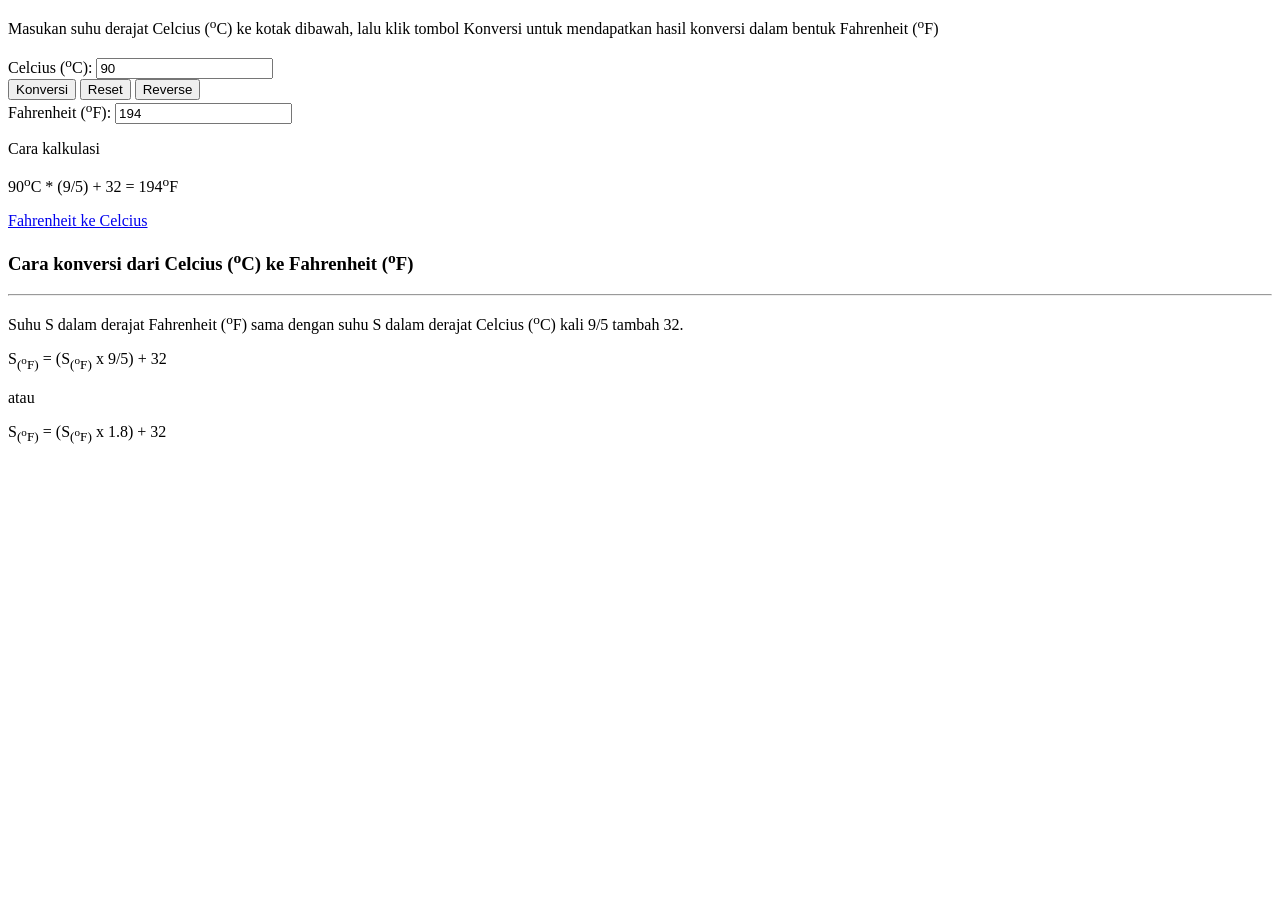
==== index.html @ 86f43ce8 "Update index.html" ====
<!DOCTYPE html>
<html lang="en">
  <head>
    <meta charset="UTF-8" />
    <meta name="viewport" content="width=device-width, initial-scale=1.0" />
    <title>Calculator Celcius - Fahrenheit</title>
    <link
      rel="stylesheet"
      href="https://fonts.googleapis.com/css?family=Roboto"
    />
    <link rel="stylesheet" href="./css/style.css" />
    <script src="./js/script.js"></script>
  </head>
  <body>
    <main class="main">
      <section>
        <p>
          Masukan suhu derajat Celcius (<sup>o</sup>C) ke kotak dibawah, lalu
          klik tombol Konversi untuk mendapatkan hasil konversi dalam bentuk
          Fahrenheit (<sup>o</sup>F)
        </p>
      </section>
      <!-- Form celcius fahrenheit - start -->
      <section class="conversion-cf">
        <section class="box">
          <label>Celcius (<sup>o</sup>C):</label>
          <input type="text" id="celcius-input" value="90" name="celcius" onkeyup="validate(this)" />
        </section>
        <section class="conversion-btns">
          <button onclick="toCelcius()">Konversi</button>
          <button onclick="toReset()">Reset</button>
          <button onclick="toFahrenheit()">Reverse</button>
        </section>
        <section class="box">
          <label>Fahrenheit (<sup>o</sup>F):</label>
          <input type="text" id="fahrenheit-input" value="194" name="fahrenheit" onkeyup="validate(this)" />
        </section>
      </section>
      <!-- Form celcius fahrenheit - end -->
      <!-- cara kalkulasi - start -->
      <section>
        <p>Cara kalkulasi</p>
        <p id="cara-kalkulasi">90<sup>o</sup>C * (9/5) + 32 = 194<sup>o</sup>F</p>
        <a onclick="ubahKalkulasi()" id="kalkulasi-btn" data-kalkulasi="F" href="javascript:void(0)">Fahrenheit ke Celcius</a>
      </section>
      <!-- cara kalkulasi - end -->
      <!-- info kalkulasi - start -->
      <section>
        <h3>
          Cara konversi dari <span id="title-change">Celcius (<sup>o</sup>C) ke Fahrenheit
          (<sup>o</sup>F)</span>
        </h3>
        <hr />
        <p id="formula-text">
          Suhu <span class="big-s">S</span> dalam derajat Fahrenheit
          (<sup>o</sup>F) sama dengan suhu <span class="big-s">S</span> dalam
          derajat Celcius (<sup>o</sup>C) kali 9/5 tambah 32.
        </p>
        <p id="formula-1">
          <span class="normal-s">S</span><sub>(<sup>o</sup>F)</sub> = (<span
            class="normal-s"
            >S</span
          ><sub>(<sup>o</sup>F)</sub> x 9/5) + 32
        </p>
        <p>atau</p>
        <p id="formula-2">
          <span class="normal-s">S</span><sub>(<sup>o</sup>F)</sub> = (<span
            class="normal-s"
            >S</span
          ><sub>(<sup>o</sup>F)</sub> x 1.8) + 32
        </p>
      </section>
      <!-- info kalkulasi - end -->
    </main>
  </body>
</html>
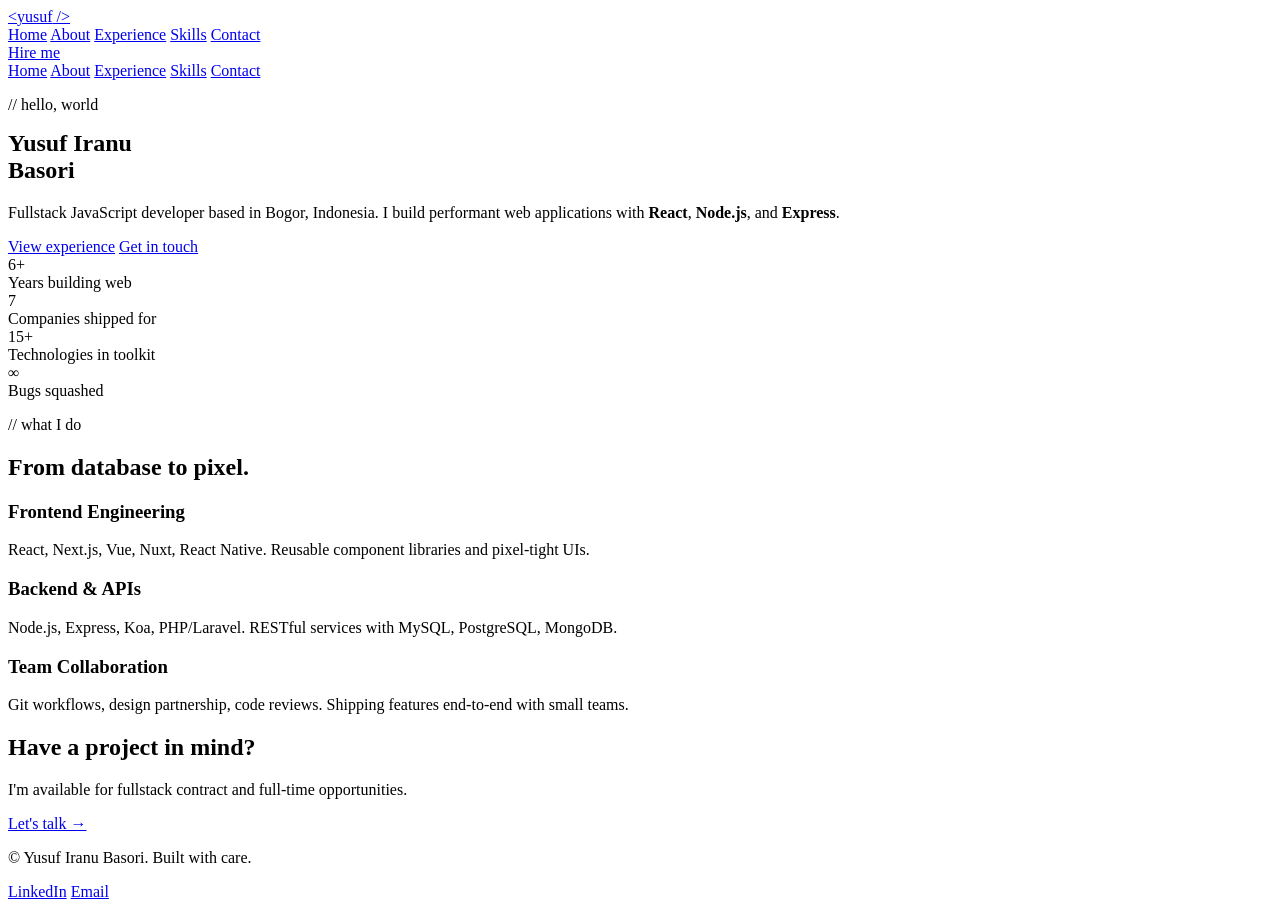
==== commit 687916b9: "Update index.html" ====
--- a/index.html
+++ b/index.html
@@ -1,76 +1,103 @@
 <!DOCTYPE html>
 <html lang="en">
-  <head>
-    <meta charset="UTF-8" />
-    <meta name="viewport" content="width=device-width, initial-scale=1.0" />
-    <title>Calculator Celcius - Fahrenheit</title>
-    <link
-      rel="stylesheet"
-      href="https://fonts.googleapis.com/css?family=Roboto"
-    />
-    <link rel="stylesheet" href="./css/style.css" />
-    <script src="./js/script.js"></script>
-  </head>
-  <body>
-    <main class="main">
-      <section>
-        <p>
-          Masukan suhu derajat Celcius (<sup>o</sup>C) ke kotak dibawah, lalu
-          klik tombol Konversi untuk mendapatkan hasil konversi dalam bentuk
-          Fahrenheit (<sup>o</sup>F)
-        </p>
-      </section>
-      <!-- Form celcius fahrenheit - start -->
-      <section class="conversion-cf">
-        <section class="box">
-          <label>Celcius (<sup>o</sup>C):</label>
-          <input type="text" id="celcius-input" value="90" name="celcius" onkeyup="validate(this)" />
-        </section>
-        <section class="conversion-btns">
-          <button onclick="toCelcius()">Konversi</button>
-          <button onclick="toReset()">Reset</button>
-          <button onclick="toFahrenheit()">Reverse</button>
-        </section>
-        <section class="box">
-          <label>Fahrenheit (<sup>o</sup>F):</label>
-          <input type="text" id="fahrenheit-input" value="194" name="fahrenheit" onkeyup="validate(this)" />
-        </section>
-      </section>
-      <!-- Form celcius fahrenheit - end -->
-      <!-- cara kalkulasi - start -->
-      <section>
-        <p>Cara kalkulasi</p>
-        <p id="cara-kalkulasi">90<sup>o</sup>C * (9/5) + 32 = 194<sup>o</sup>F</p>
-        <a onclick="ubahKalkulasi()" id="kalkulasi-btn" data-kalkulasi="F" href="javascript:void(0)">Fahrenheit ke Celcius</a>
-      </section>
-      <!-- cara kalkulasi - end -->
-      <!-- info kalkulasi - start -->
-      <section>
-        <h3>
-          Cara konversi dari <span id="title-change">Celcius (<sup>o</sup>C) ke Fahrenheit
-          (<sup>o</sup>F)</span>
-        </h3>
-        <hr />
-        <p id="formula-text">
-          Suhu <span class="big-s">S</span> dalam derajat Fahrenheit
-          (<sup>o</sup>F) sama dengan suhu <span class="big-s">S</span> dalam
-          derajat Celcius (<sup>o</sup>C) kali 9/5 tambah 32.
-        </p>
-        <p id="formula-1">
-          <span class="normal-s">S</span><sub>(<sup>o</sup>F)</sub> = (<span
-            class="normal-s"
-            >S</span
-          ><sub>(<sup>o</sup>F)</sub> x 9/5) + 32
-        </p>
-        <p>atau</p>
-        <p id="formula-2">
-          <span class="normal-s">S</span><sub>(<sup>o</sup>F)</sub> = (<span
-            class="normal-s"
-            >S</span
-          ><sub>(<sup>o</sup>F)</sub> x 1.8) + 32
-        </p>
-      </section>
-      <!-- info kalkulasi - end -->
-    </main>
-  </body>
+<head>
+<meta charset="UTF-8" />
+<meta name="viewport" content="width=device-width, initial-scale=1.0" />
+<title>Yusuf Iranu Basori — Fullstack Developer</title>
+<meta name="description" content="Fullstack JavaScript developer with 6+ years building web apps with React, Node.js, and Express." />
+<meta property="og:title" content="Yusuf Iranu Basori — Fullstack Developer" />
+<meta property="og:description" content="Fullstack JavaScript developer with 6+ years building web apps with React, Node.js, and Express." />
+<meta property="og:type" content="website" />
+<link rel="preconnect" href="https://fonts.googleapis.com" />
+<link rel="preconnect" href="https://fonts.gstatic.com" crossorigin />
+<link href="https://fonts.googleapis.com/css2?family=Ubuntu:wght@300;400;500;700&family=Ubuntu+Mono:wght@400;700&display=swap" rel="stylesheet" />
+<link rel="stylesheet" href="styles.css" />
+</head>
+<body>
+<header class="site-header">
+  <div class="header-inner">
+    <a href="index.html" class="logo"><span>&lt;</span>yusuf<span> /&gt;</span></a>
+    <nav class="nav">
+      <a href="index.html">Home</a>
+      <a href="about.html">About</a>
+      <a href="experience.html">Experience</a>
+      <a href="skills.html">Skills</a>
+      <a href="contact.html">Contact</a>
+    </nav>
+    <a href="mailto:ybasori@gmail.com" class="btn btn-primary btn-sm">Hire me</a>
+  </div>
+  <nav class="mobile-nav">
+    <a href="index.html">Home</a>
+    <a href="about.html">About</a>
+    <a href="experience.html">Experience</a>
+    <a href="skills.html">Skills</a>
+    <a href="contact.html">Contact</a>
+  </nav>
+</header>
+<main>
+
+<section class="hero">
+  <div class="container reveal">
+    <p class="mono">// hello, world</p>
+    <h1 style="margin-top:14px;">Yusuf Iranu<br/><span class="name-grad">Basori</span></h1>
+    <p class="lead">Fullstack JavaScript developer based in Bogor, Indonesia. I build performant web applications with <strong>React</strong>, <strong>Node.js</strong>, and <strong>Express</strong>.</p>
+    <div class="actions">
+      <a href="experience.html" class="btn btn-primary">View experience</a>
+      <a href="contact.html" class="btn btn-outline">Get in touch</a>
+    </div>
+  </div>
+</section>
+
+<section class="stats">
+  <div class="container stats-grid">
+    <div class="stat reveal"><div class="num">6+</div><div class="label">Years building web</div></div>
+    <div class="stat reveal"><div class="num">7</div><div class="label">Companies shipped for</div></div>
+    <div class="stat reveal"><div class="num">15+</div><div class="label">Technologies in toolkit</div></div>
+    <div class="stat reveal"><div class="num">∞</div><div class="label">Bugs squashed</div></div>
+  </div>
+</section>
+
+<section>
+  <div class="container">
+    <p class="mono section-eyebrow">// what I do</p>
+    <h2 class="section-title">From database to pixel.</h2>
+    <div class="cards">
+      <div class="card reveal">
+        <h3>Frontend Engineering</h3>
+        <p>React, Next.js, Vue, Nuxt, React Native. Reusable component libraries and pixel-tight UIs.</p>
+      </div>
+      <div class="card reveal">
+        <h3>Backend &amp; APIs</h3>
+        <p>Node.js, Express, Koa, PHP/Laravel. RESTful services with MySQL, PostgreSQL, MongoDB.</p>
+      </div>
+      <div class="card reveal">
+        <h3>Team Collaboration</h3>
+        <p>Git workflows, design partnership, code reviews. Shipping features end-to-end with small teams.</p>
+      </div>
+    </div>
+  </div>
+</section>
+
+<section>
+  <div class="container">
+    <div class="cta reveal">
+      <h2>Have a project in mind?</h2>
+      <p>I'm available for fullstack contract and full-time opportunities.</p>
+      <a href="contact.html" class="btn btn-primary">Let's talk →</a>
+    </div>
+  </div>
+</section>
+</main>
+<footer class="site-footer">
+  <div class="container footer-inner">
+    <p>© <span id="year"></span> Yusuf Iranu Basori. Built with care.</p>
+    <div class="social">
+      <a href="https://linkedin.com/in/ybasori" target="_blank" rel="noopener">LinkedIn</a>
+      <a href="mailto:ybasori@gmail.com">Email</a>
+    </div>
+  </div>
+</footer>
+<script src="https://code.jquery.com/jquery-3.7.1.min.js"></script>
+<script src="script.js"></script>
+</body>
 </html>
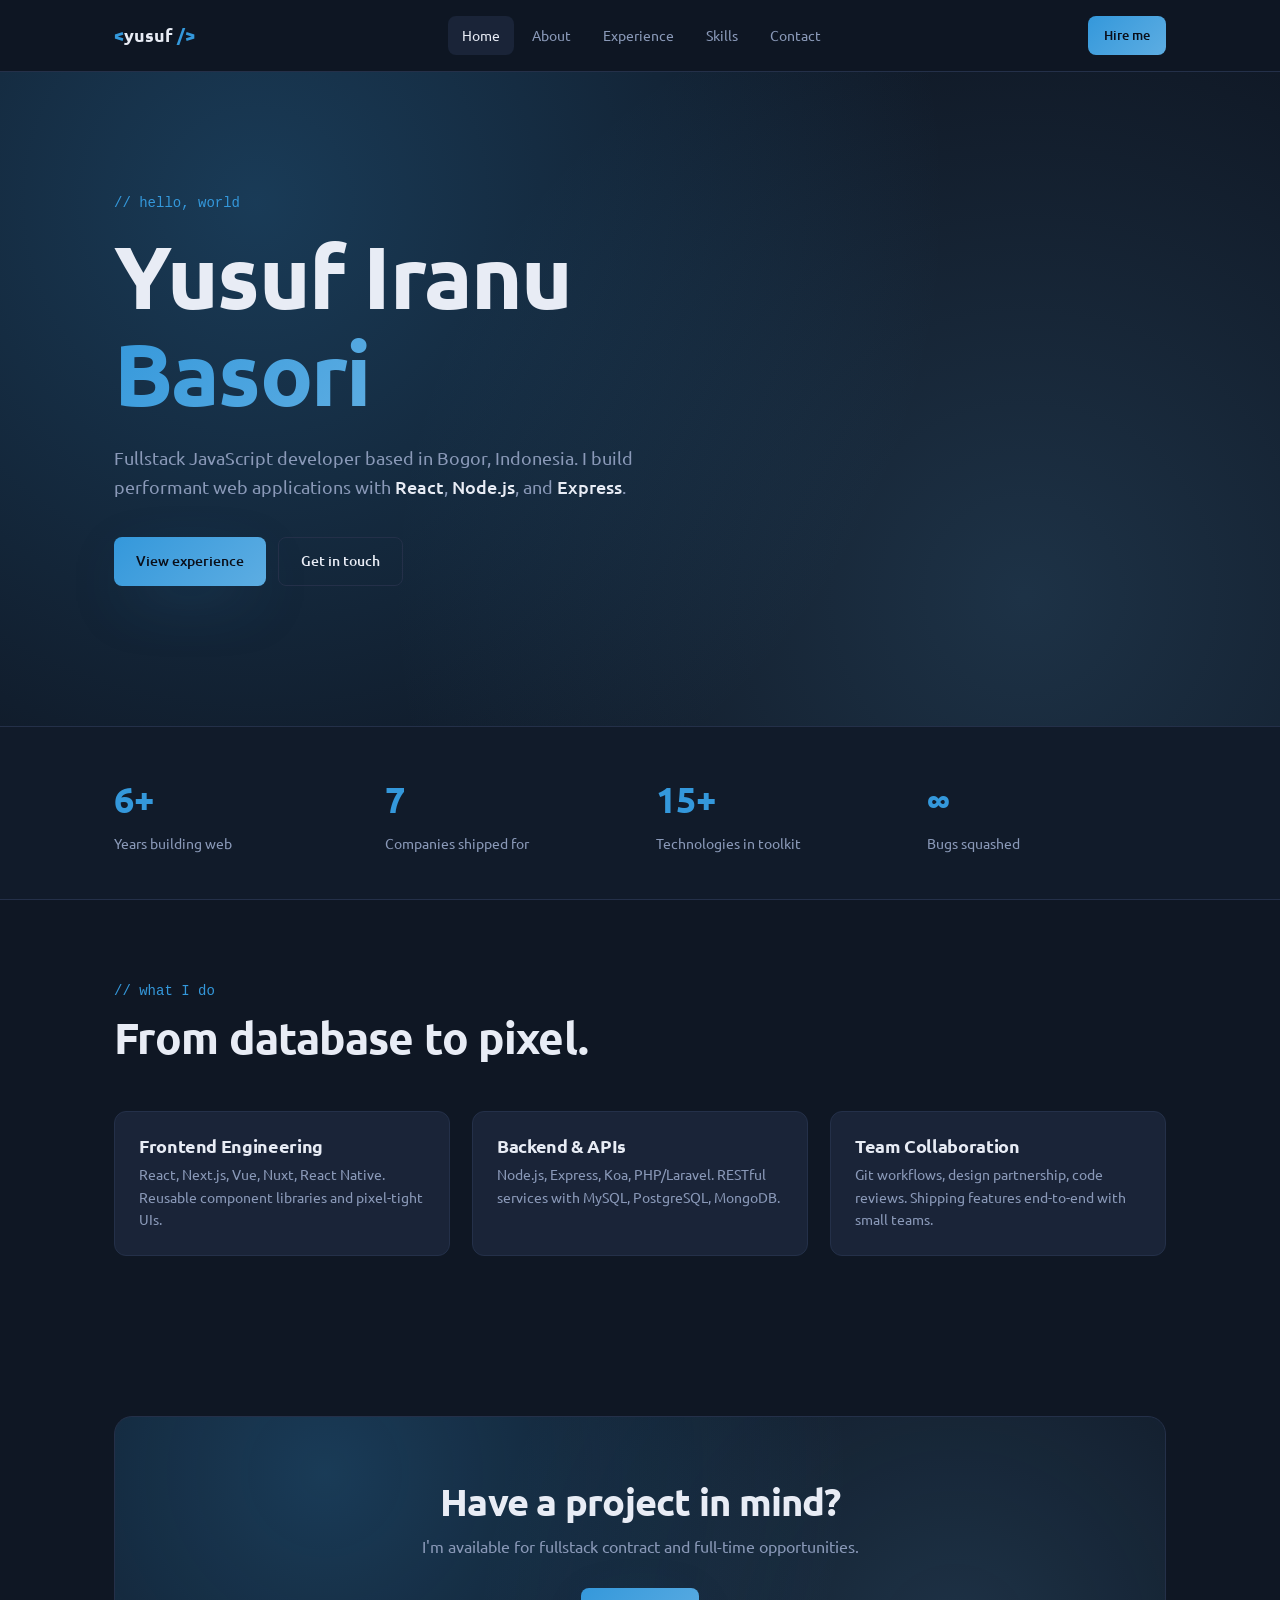
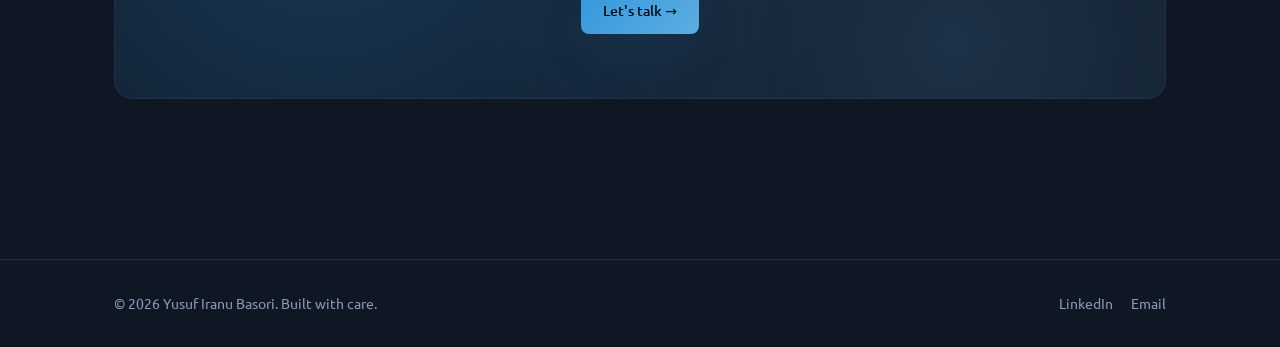
==== commit fe04f6b8: "Update index.html" ====
--- a/index.html
+++ b/index.html
@@ -4,10 +4,37 @@
 <meta charset="UTF-8" />
 <meta name="viewport" content="width=device-width, initial-scale=1.0" />
 <title>Yusuf Iranu Basori — Fullstack Developer</title>
-<meta name="description" content="Fullstack JavaScript developer with 6+ years building web apps with React, Node.js, and Express." />
+<meta name="description" content="Yusuf Iranu Basori is a Fullstack JavaScript developer with 6+ years building web apps with React, Node.js, and Express." />
 <meta property="og:title" content="Yusuf Iranu Basori — Fullstack Developer" />
-<meta property="og:description" content="Fullstack JavaScript developer with 6+ years building web apps with React, Node.js, and Express." />
+<meta property="og:description" content="Yusuf Iranu Basori is a Fullstack JavaScript developer with 6+ years building web apps with React, Node.js, and Express." />
 <meta property="og:type" content="website" />
+<meta property="og:url" content="https://ybasori.github.io/" />
+<meta name="twitter:card" content="summary_large_image" />
+<meta name="twitter:title" content="Yusuf | Full Stack Web Developer" />
+<meta
+  name="twitter:description"
+  content="Portfolio of Yusuf — React, TypeScript, Node.js, and modern web development."
+/>
+<script type="application/ld+json">
+{
+  "@context": "https://schema.org",
+  "@type": "Person",
+  "name": "Yusuf Iranu Basori",
+  "url": "https://ybasori.github.io/",
+  "jobTitle": "Fullstack Web Developer",
+  "sameAs": [
+    "https://github.com/ybasori"
+  ],
+  "knowsAbout": [
+    "React",
+    "JavaScript",
+    "TypeScript",
+    "Node.js",
+    "Frontend Development",
+    "Backend Development"
+  ]
+}
+</script>
 <link rel="preconnect" href="https://fonts.googleapis.com" />
 <link rel="preconnect" href="https://fonts.gstatic.com" crossorigin />
 <link href="https://fonts.googleapis.com/css2?family=Ubuntu:wght@300;400;500;700&family=Ubuntu+Mono:wght@400;700&display=swap" rel="stylesheet" />
--- a/styles.css
+++ b/styles.css
@@ -0,0 +1,200 @@
+/* ---------- Design tokens ---------- */
+:root {
+  --bg: #0f1724;
+  --bg-2: #15203180;
+  --card: #1a2438;
+  --border: #243049;
+  --text: #e8ecf5;
+  --muted: #8a99b8;
+  --primary: #3498db;
+  --primary-glow: #5dade2;
+  --gradient-primary: linear-gradient(135deg, #3498db, #5dade2);
+  --gradient-hero:
+    radial-gradient(circle at 20% 20%, rgba(52,152,219,.28), transparent 60%),
+    radial-gradient(circle at 80% 80%, rgba(93,173,226,.18), transparent 55%);
+  --shadow-glow: 0 20px 60px -20px rgba(52,152,219,.5);
+  --radius: 12px;
+  --max: 1100px;
+  --font-sans: "Ubuntu", system-ui, -apple-system, Segoe UI, Roboto, sans-serif;
+  --font-mono: "Ubuntu Mono", ui-monospace, SFMono-Regular, Menlo, monospace;
+}
+
+/* ---------- Reset ---------- */
+*, *::before, *::after { box-sizing: border-box; }
+html, body { margin: 0; padding: 0; }
+img { max-width: 100%; display: block; }
+a { color: inherit; text-decoration: none; }
+ul { margin: 0; padding: 0; list-style: none; }
+
+body {
+  font-family: var(--font-sans);
+  background: var(--bg);
+  color: var(--text);
+  line-height: 1.6;
+  -webkit-font-smoothing: antialiased;
+}
+
+h1, h2, h3, h4 {
+  font-family: var(--font-sans);
+  letter-spacing: -0.02em;
+  margin: 0;
+  line-height: 1.1;
+}
+
+p { margin: 0; }
+
+.container { max-width: var(--max); margin: 0 auto; padding: 0 24px; }
+
+.mono { font-family: var(--font-mono); color: var(--primary); font-size: 14px; }
+
+/* ---------- Header ---------- */
+.site-header {
+  position: sticky; top: 0; z-index: 50;
+  backdrop-filter: blur(12px);
+  background: rgba(15,23,36,.7);
+  border-bottom: 1px solid var(--border);
+}
+.header-inner {
+  display: flex; align-items: center; justify-content: space-between;
+  padding: 16px 24px; max-width: var(--max); margin: 0 auto;
+}
+.logo { font-weight: 700; font-size: 18px; }
+.logo span { color: var(--primary); }
+
+.nav { display: flex; gap: 4px; }
+.nav a {
+  padding: 8px 14px; border-radius: 8px; font-size: 14px;
+  color: var(--muted); transition: color .2s, background .2s;
+}
+.nav a:hover { color: var(--text); }
+.nav a.active { color: var(--text); background: var(--card); }
+
+.btn {
+  display: inline-flex; align-items: center; gap: 8px;
+  padding: 12px 22px; border-radius: 8px; font-weight: 500;
+  font-size: 14px; cursor: pointer; border: 0;
+  transition: transform .15s, box-shadow .2s;
+  font-family: inherit;
+}
+.btn-primary { background: var(--gradient-primary); color: #0a0f1a; box-shadow: var(--shadow-glow); }
+.btn-primary:hover { transform: translateY(-1px); }
+.btn-outline { background: transparent; color: var(--text); border: 1px solid var(--border); }
+.btn-outline:hover { background: var(--card); }
+.btn-sm { padding: 9px 16px; font-size: 13px; }
+
+.mobile-nav { display: none; gap: 4px; justify-content: center; padding: 0 24px 12px; }
+.mobile-nav a { padding: 6px 10px; font-size: 12px; color: var(--muted); border-radius: 6px; }
+.mobile-nav a.active { color: var(--primary); }
+
+@media (max-width: 720px) {
+  .nav, .header-inner .btn { display: none; }
+  .mobile-nav { display: flex; flex-wrap: wrap; }
+}
+
+/* ---------- Sections ---------- */
+section { padding: 80px 0; }
+.hero { background-image: var(--gradient-hero); padding: 120px 0 140px; }
+.hero h1 { font-size: clamp(40px, 7vw, 88px); font-weight: 700; }
+.hero .name-grad {
+  background: var(--gradient-primary);
+  -webkit-background-clip: text; background-clip: text; color: transparent;
+}
+.hero .lead { margin-top: 22px; font-size: 18px; color: var(--muted); max-width: 560px; }
+.hero .lead strong { color: var(--text); font-weight: 500; }
+.hero .actions { margin-top: 36px; display: flex; gap: 12px; flex-wrap: wrap; }
+
+.section-title { font-size: clamp(28px, 4vw, 44px); font-weight: 700; margin-bottom: 48px; }
+.section-eyebrow { margin-bottom: 12px; }
+
+/* ---------- Stats ---------- */
+.stats {
+  border-top: 1px solid var(--border); border-bottom: 1px solid var(--border);
+  background: var(--bg-2); padding: 44px 0;
+}
+.stats-grid {
+  display: grid; grid-template-columns: repeat(4, 1fr); gap: 32px;
+}
+.stat .num { font-size: 36px; font-weight: 700; color: var(--primary); }
+.stat .label { font-size: 14px; color: var(--muted); margin-top: 4px; }
+@media (max-width: 720px) { .stats-grid { grid-template-columns: repeat(2, 1fr); } }
+
+/* ---------- Cards grid ---------- */
+.cards { display: grid; grid-template-columns: repeat(3, 1fr); gap: 22px; }
+.card {
+  background: var(--card); border: 1px solid var(--border);
+  border-radius: var(--radius); padding: 24px; transition: border-color .2s, transform .2s;
+}
+.card:hover { border-color: var(--primary); transform: translateY(-2px); }
+.card h3 { font-size: 18px; margin-bottom: 8px; }
+.card p { font-size: 14px; color: var(--muted); }
+@media (max-width: 880px) { .cards { grid-template-columns: 1fr; } }
+
+/* ---------- CTA ---------- */
+.cta {
+  border: 1px solid var(--border); border-radius: 18px;
+  padding: 64px 24px; text-align: center; background-image: var(--gradient-hero);
+}
+.cta h2 { font-size: clamp(26px, 4vw, 38px); }
+.cta p { color: var(--muted); margin: 12px auto 0; max-width: 520px; }
+.cta .btn { margin-top: 28px; }
+
+/* ---------- Footer ---------- */
+.site-footer {
+  border-top: 1px solid var(--border); margin-top: 80px;
+  padding: 32px 0; color: var(--muted); font-size: 14px;
+}
+.footer-inner { display: flex; justify-content: space-between; align-items: center; flex-wrap: wrap; gap: 12px; }
+.footer-inner a:hover { color: var(--primary); }
+.footer-inner .social { display: flex; gap: 18px; }
+
+/* ---------- About ---------- */
+.prose { max-width: 760px; }
+.prose p { color: var(--muted); font-size: 18px; margin-bottom: 18px; }
+.two-col { display: grid; grid-template-columns: 1fr 1fr; gap: 40px; }
+@media (max-width: 720px) { .two-col { grid-template-columns: 1fr; } }
+.info-block h3 { font-size: 20px; margin-bottom: 6px; }
+.info-block p { color: var(--muted); font-size: 14px; }
+.info-block .item { margin-bottom: 16px; }
+
+/* ---------- Experience timeline ---------- */
+.timeline { border-left: 1px solid var(--border); padding-left: 30px; }
+.tl-item { position: relative; padding-bottom: 44px; }
+.tl-item::before {
+  content: ""; position: absolute; left: -36px; top: 8px;
+  width: 12px; height: 12px; border-radius: 999px;
+  background: var(--gradient-primary);
+  box-shadow: 0 0 0 4px var(--bg);
+}
+.tl-item .period { font-family: var(--font-mono); font-size: 12px; color: var(--primary); }
+.tl-item h3 { margin-top: 4px; font-size: 19px; }
+.tl-item h3 span { color: var(--muted); font-weight: 400; }
+.tl-item .loc { font-size: 13px; color: var(--muted); margin-top: 2px; }
+.tl-item ul { margin-top: 14px; display: flex; flex-direction: column; gap: 8px; }
+.tl-item ul li { display: flex; gap: 10px; font-size: 14px; color: var(--muted); }
+.tl-item ul li::before { content: "▸"; color: var(--primary); }
+
+/* ---------- Skills ---------- */
+.skill-grid { display: grid; grid-template-columns: 1fr 1fr; gap: 22px; }
+@media (max-width: 720px) { .skill-grid { grid-template-columns: 1fr; } }
+.skill-card { background: var(--card); border: 1px solid var(--border); border-radius: var(--radius); padding: 24px; }
+.skill-card h3 { font-size: 18px; margin-bottom: 14px; }
+.tags { display: flex; flex-wrap: wrap; gap: 8px; }
+.tag {
+  font-size: 13px; padding: 6px 12px; border-radius: 8px;
+  background: #1f2a42; border: 1px solid var(--border); color: var(--text);
+}
+
+/* ---------- Contact ---------- */
+.contact-grid { display: grid; grid-template-columns: 1fr 1fr; gap: 16px; max-width: 720px; }
+@media (max-width: 720px) { .contact-grid { grid-template-columns: 1fr; } }
+.contact-card {
+  background: var(--card); border: 1px solid var(--border); border-radius: var(--radius);
+  padding: 22px; transition: border-color .2s; display: block;
+}
+.contact-card:hover { border-color: var(--primary); }
+.contact-card .label { font-family: var(--font-mono); font-size: 12px; color: var(--primary); }
+.contact-card .value { margin-top: 6px; font-size: 17px; font-weight: 500; word-break: break-all; }
+
+/* ---------- Reveal animation ---------- */
+.reveal { opacity: 0; transform: translateY(20px); transition: opacity .6s ease, transform .6s ease; }
+.reveal.visible { opacity: 1; transform: none; }
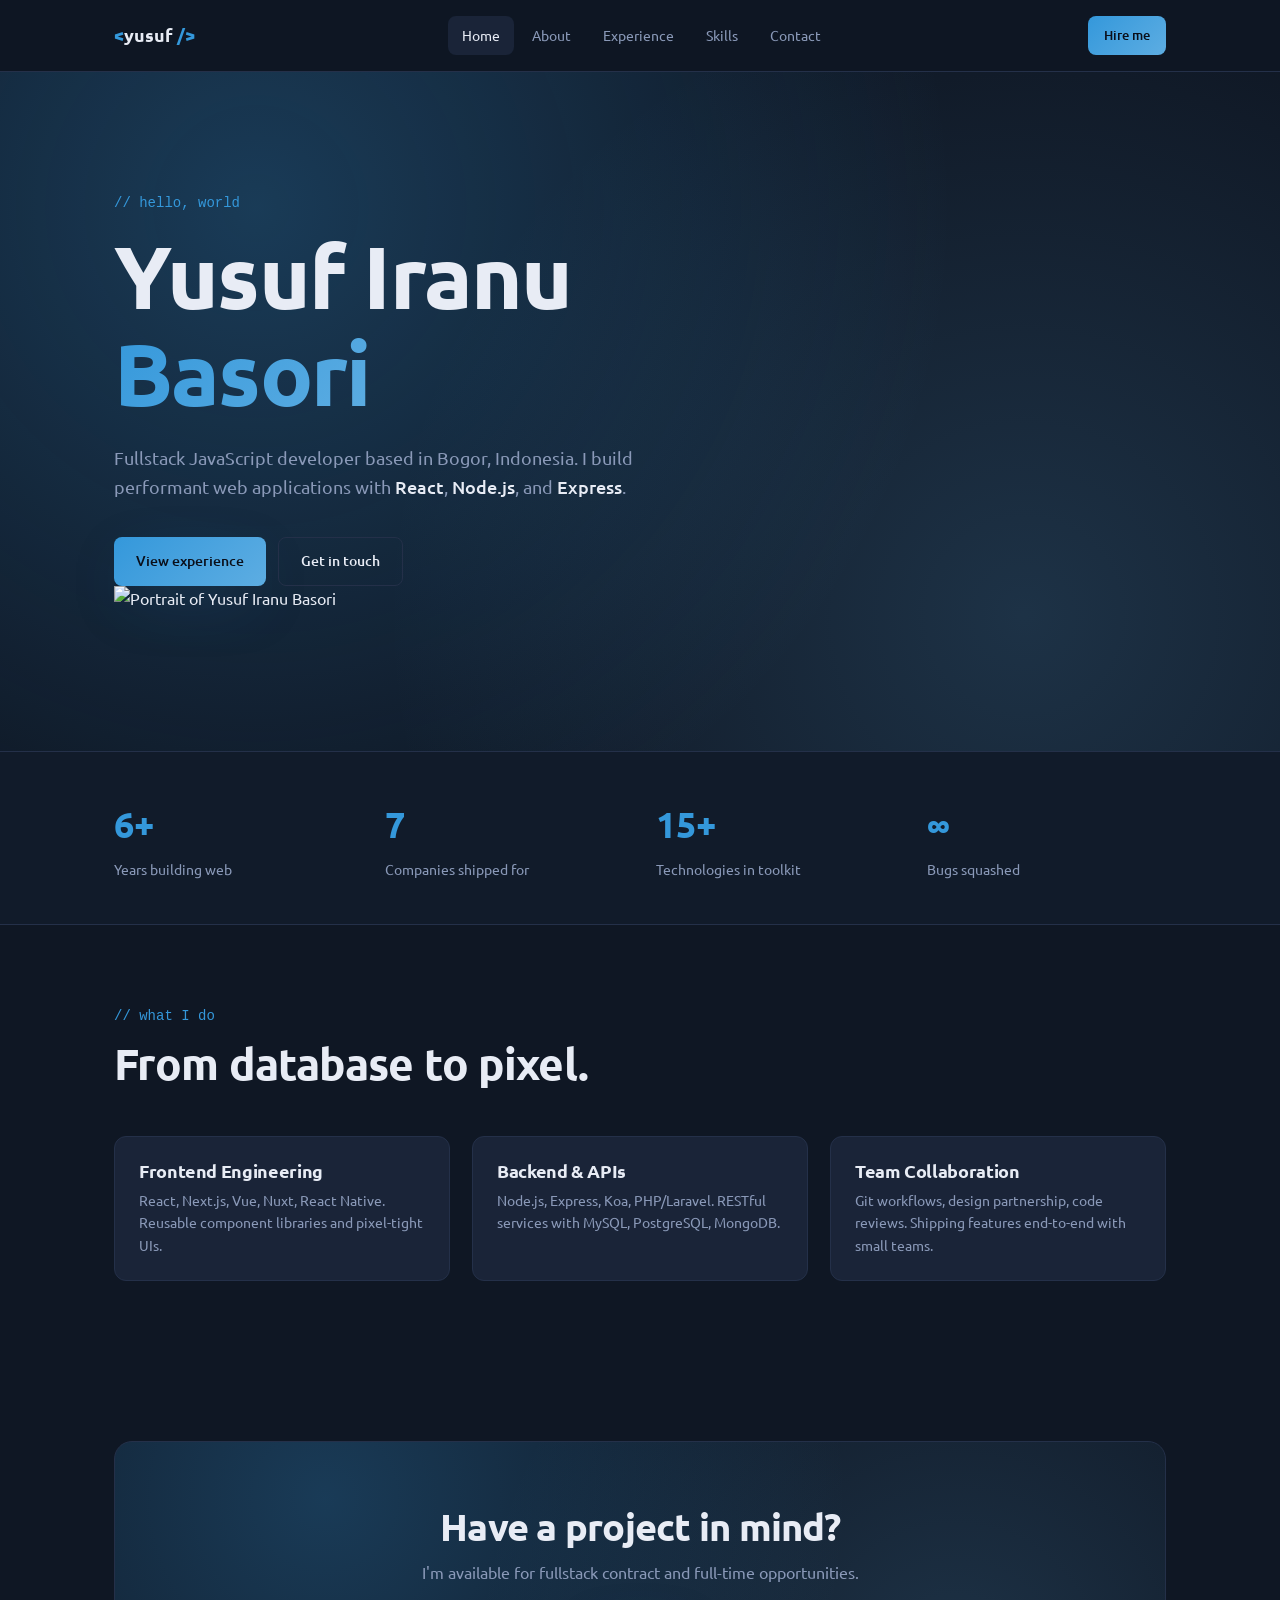
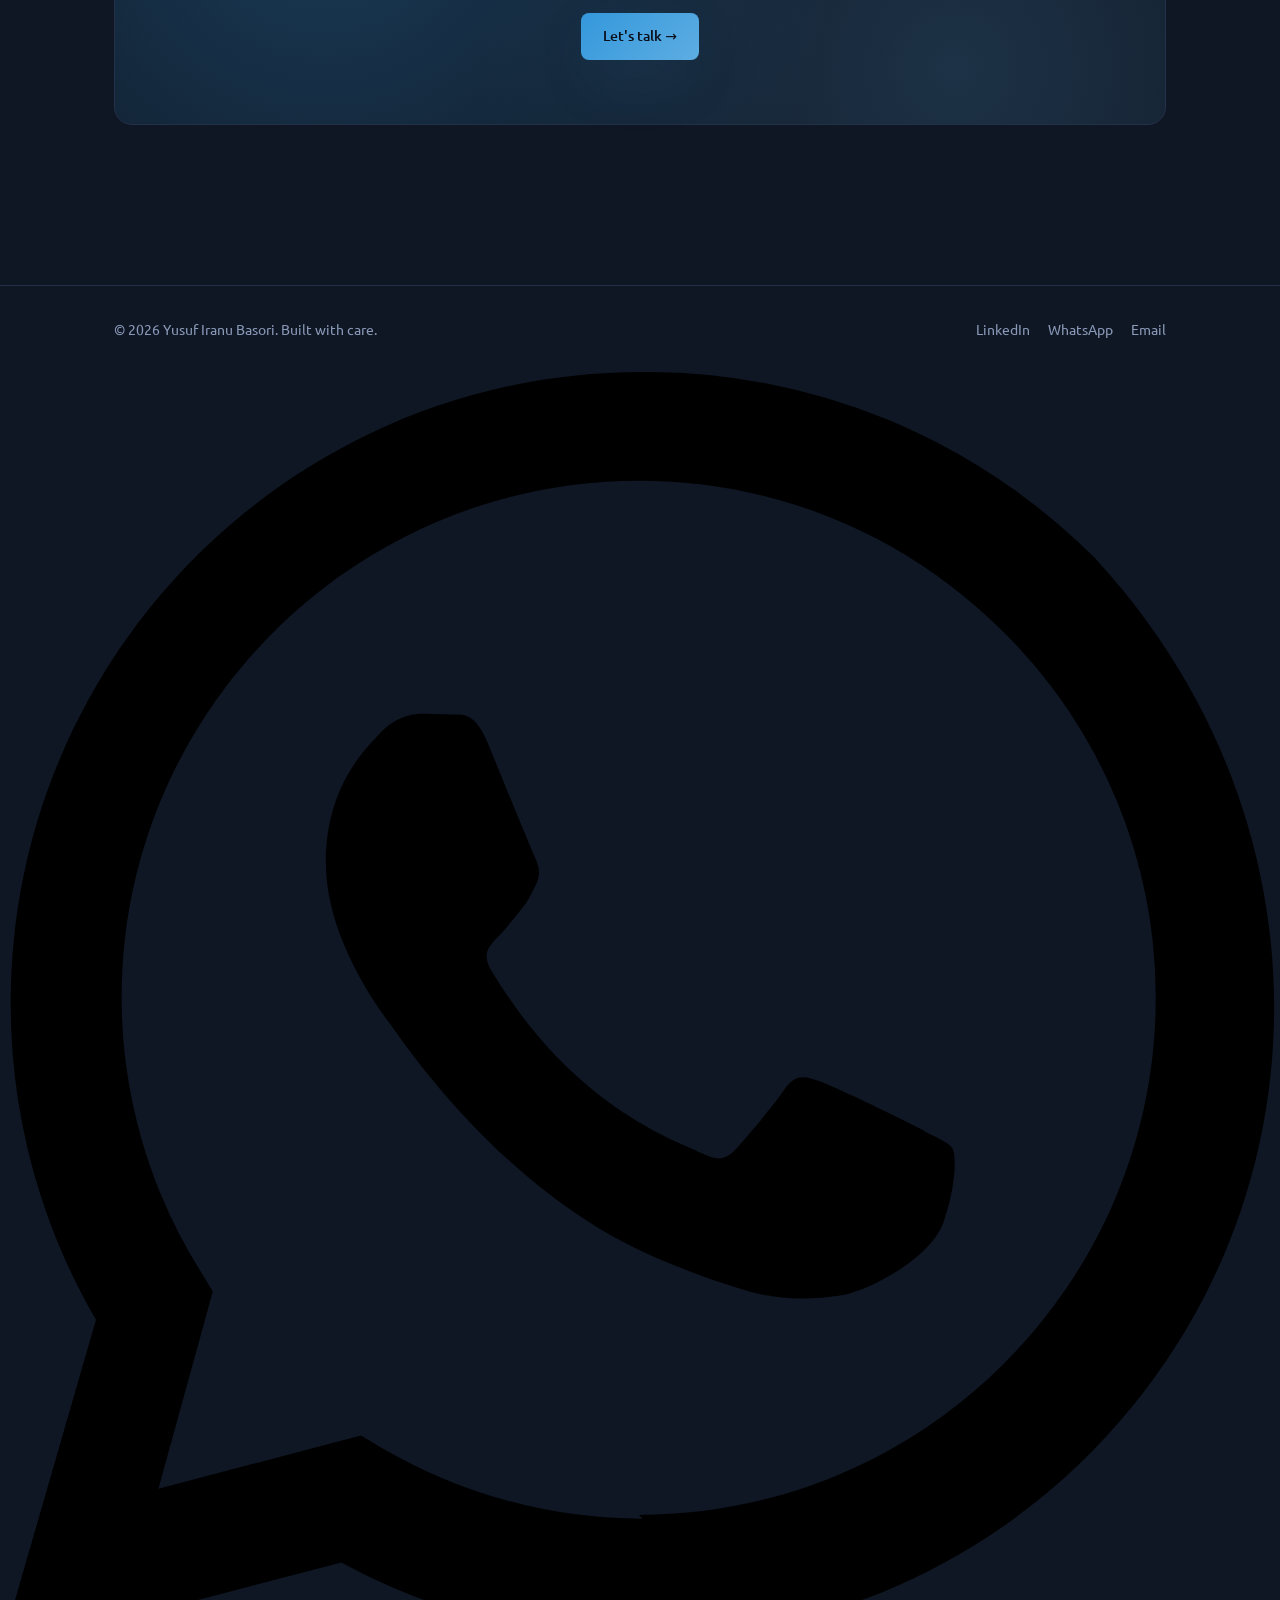
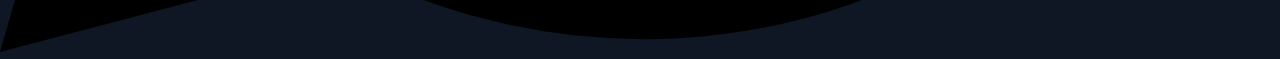
==== commit 7372e2ab: "Update index.html" ====
--- a/index.html
+++ b/index.html
@@ -41,6 +41,7 @@
 <link rel="stylesheet" href="styles.css" />
 </head>
 <body>
+
 <header class="site-header">
   <div class="header-inner">
     <a href="index.html" class="logo"><span>&lt;</span>yusuf<span> /&gt;</span></a>
@@ -64,13 +65,18 @@
 <main>
 
 <section class="hero">
-  <div class="container reveal">
-    <p class="mono">// hello, world</p>
-    <h1 style="margin-top:14px;">Yusuf Iranu<br/><span class="name-grad">Basori</span></h1>
-    <p class="lead">Fullstack JavaScript developer based in Bogor, Indonesia. I build performant web applications with <strong>React</strong>, <strong>Node.js</strong>, and <strong>Express</strong>.</p>
-    <div class="actions">
-      <a href="experience.html" class="btn btn-primary">View experience</a>
-      <a href="contact.html" class="btn btn-outline">Get in touch</a>
+  <div class="container hero-grid reveal">
+    <div>
+      <p class="mono">// hello, world</p>
+      <h1 style="margin-top:14px;">Yusuf Iranu<br/><span class="name-grad">Basori</span></h1>
+      <p class="lead">Fullstack JavaScript developer based in Bogor, Indonesia. I build performant web applications with <strong>React</strong>, <strong>Node.js</strong>, and <strong>Express</strong>.</p>
+      <div class="actions">
+        <a href="experience.html" class="btn btn-primary">View experience</a>
+        <a href="contact.html" class="btn btn-outline">Get in touch</a>
+      </div>
+    </div>
+    <div class="portrait">
+      <img src="photo.jpg" alt="Portrait of Yusuf Iranu Basori" />
     </div>
   </div>
 </section>
@@ -120,10 +126,14 @@
     <p>© <span id="year"></span> Yusuf Iranu Basori. Built with care.</p>
     <div class="social">
       <a href="https://linkedin.com/in/ybasori" target="_blank" rel="noopener">LinkedIn</a>
+      <a href="https://wa.me/6287785291477" target="_blank" rel="noopener">WhatsApp</a>
       <a href="mailto:ybasori@gmail.com">Email</a>
     </div>
   </div>
 </footer>
+<a href="https://wa.me/6287785291477" target="_blank" rel="noopener" class="wa-float" aria-label="Chat on WhatsApp">
+  <svg viewBox="0 0 24 24"><path d="M20.52 3.48A11.86 11.86 0 0 0 12.04 0C5.5 0 .2 5.3.2 11.84c0 2.09.55 4.13 1.6 5.93L0 24l6.4-1.68a11.82 11.82 0 0 0 5.64 1.44h.01c6.54 0 11.84-5.3 11.84-11.84 0-3.16-1.23-6.13-3.37-8.44ZM12.05 21.5h-.01a9.65 9.65 0 0 1-4.92-1.35l-.35-.21-3.8 1 1.02-3.7-.23-.38a9.66 9.66 0 0 1-1.48-5.13c0-5.34 4.35-9.69 9.7-9.69 2.59 0 5.02 1.01 6.85 2.85a9.62 9.62 0 0 1 2.84 6.85c0 5.34-4.35 9.69-9.69 9.69Zm5.31-7.26c-.29-.15-1.72-.85-1.99-.94-.27-.1-.46-.15-.66.15-.19.29-.75.94-.92 1.13-.17.19-.34.22-.63.07-.29-.15-1.23-.45-2.34-1.44-.86-.77-1.45-1.72-1.62-2.01-.17-.29-.02-.45.13-.6.13-.13.29-.34.43-.51.15-.17.19-.29.29-.48.1-.19.05-.36-.02-.51-.07-.15-.66-1.59-.9-2.18-.24-.57-.48-.49-.66-.5l-.56-.01c-.19 0-.51.07-.78.36-.27.29-1.02 1-1.02 2.43 0 1.43 1.04 2.81 1.19 3 .15.19 2.05 3.13 4.96 4.39.69.3 1.23.48 1.65.61.69.22 1.32.19 1.82.12.55-.08 1.72-.7 1.96-1.38.24-.68.24-1.26.17-1.38-.07-.12-.27-.19-.56-.34Z"/></svg>
+</a>
 <script src="https://code.jquery.com/jquery-3.7.1.min.js"></script>
 <script src="script.js"></script>
 </body>
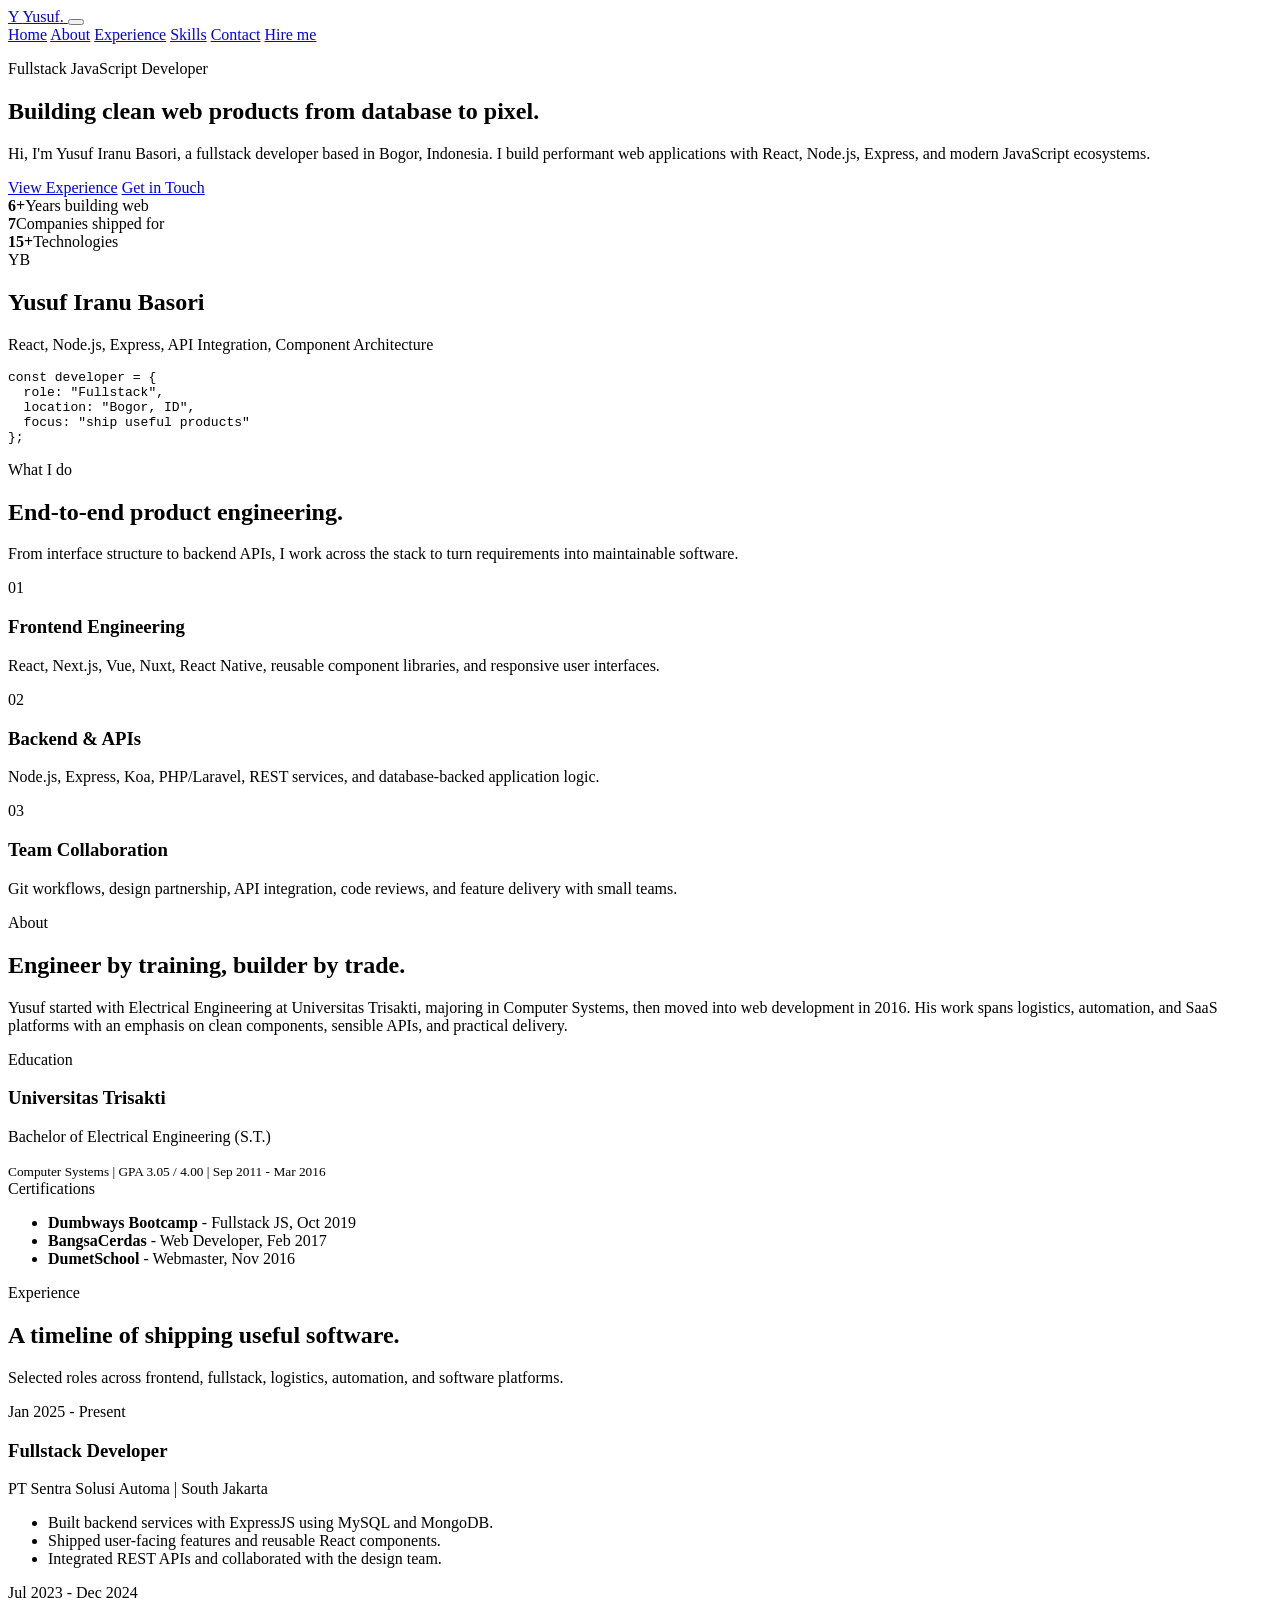
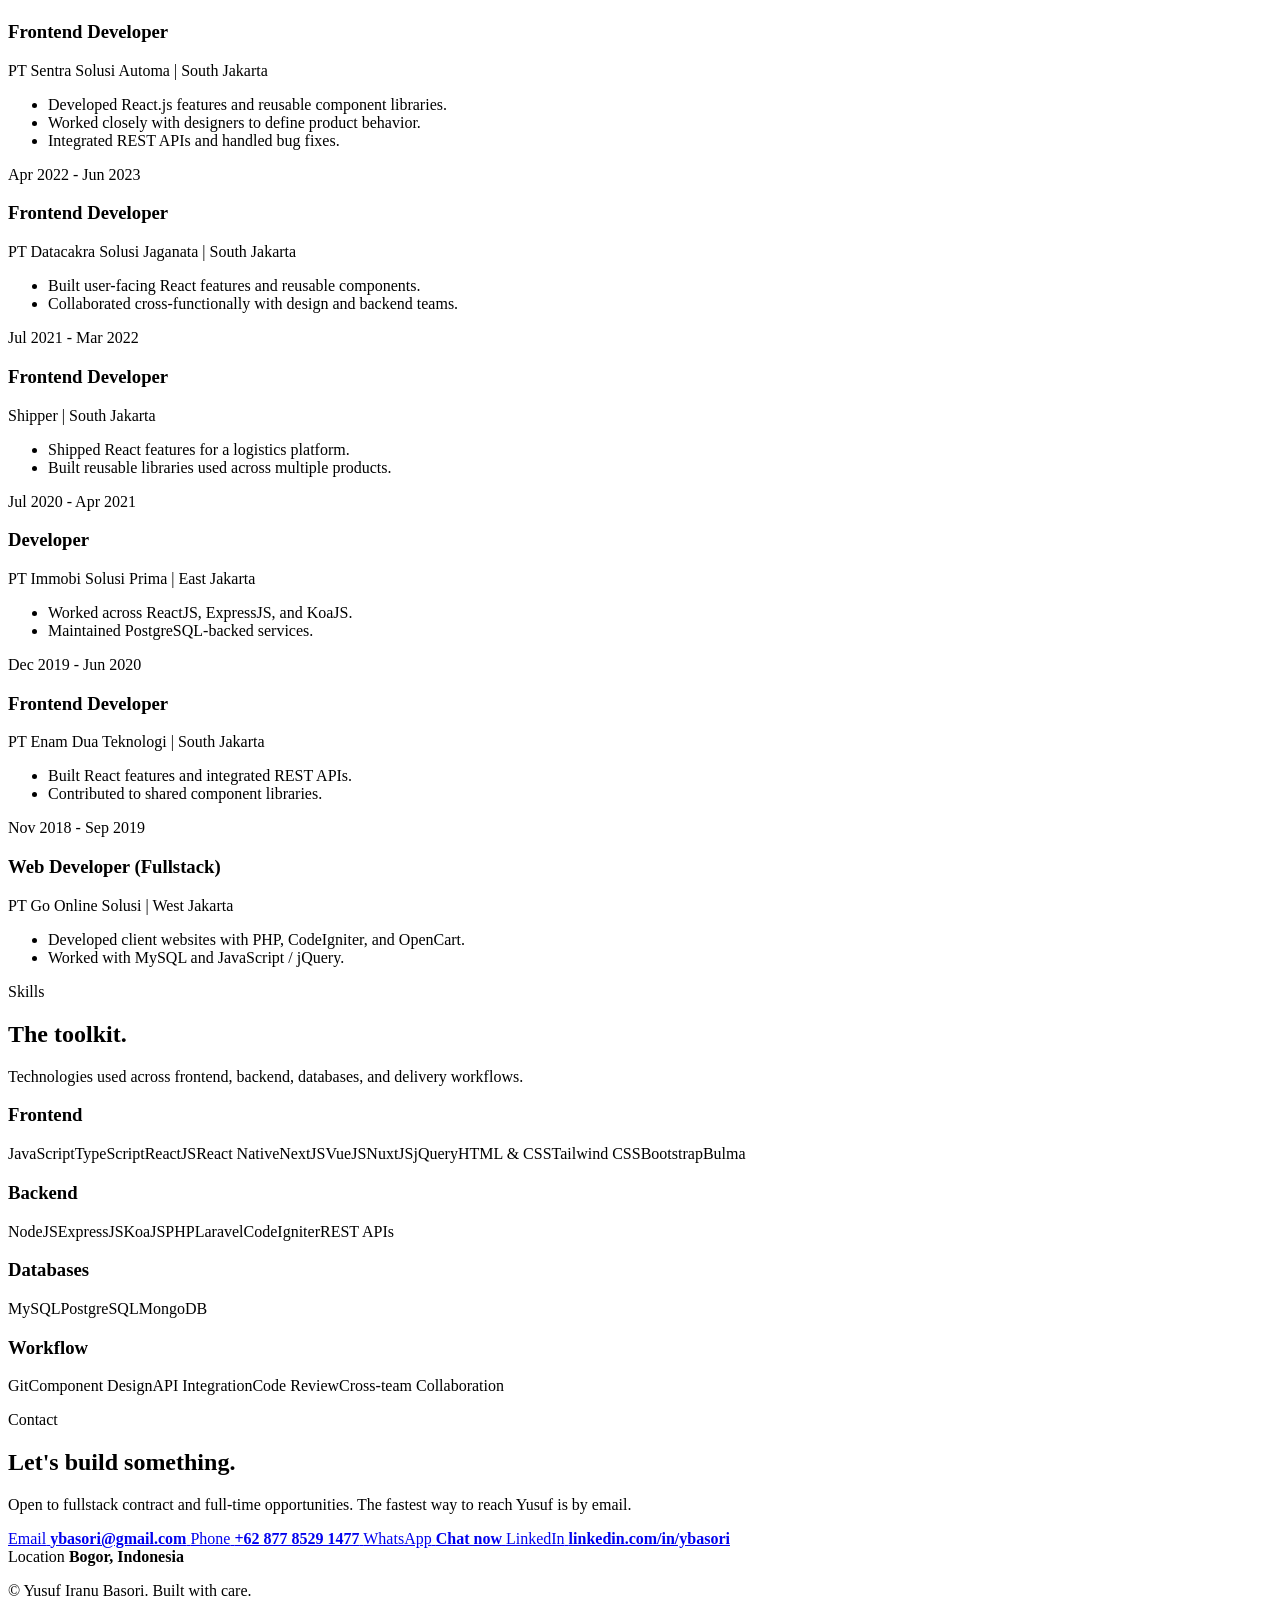
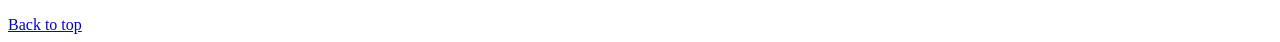
==== commit 0ee514f1: "Update index.html" ====
--- a/index.html
+++ b/index.html
@@ -1,140 +1,302 @@
 <!DOCTYPE html>
 <html lang="en">
 <head>
-<meta charset="UTF-8" />
-<meta name="viewport" content="width=device-width, initial-scale=1.0" />
-<title>Yusuf Iranu Basori — Fullstack Developer</title>
-<meta name="description" content="Yusuf Iranu Basori is a Fullstack JavaScript developer with 6+ years building web apps with React, Node.js, and Express." />
-<meta property="og:title" content="Yusuf Iranu Basori — Fullstack Developer" />
-<meta property="og:description" content="Yusuf Iranu Basori is a Fullstack JavaScript developer with 6+ years building web apps with React, Node.js, and Express." />
-<meta property="og:type" content="website" />
-<meta property="og:url" content="https://ybasori.github.io/" />
-<meta name="twitter:card" content="summary_large_image" />
-<meta name="twitter:title" content="Yusuf | Full Stack Web Developer" />
-<meta
-  name="twitter:description"
-  content="Portfolio of Yusuf — React, TypeScript, Node.js, and modern web development."
-/>
-<script type="application/ld+json">
-{
-  "@context": "https://schema.org",
-  "@type": "Person",
-  "name": "Yusuf Iranu Basori",
-  "url": "https://ybasori.github.io/",
-  "jobTitle": "Fullstack Web Developer",
-  "sameAs": [
-    "https://github.com/ybasori"
-  ],
-  "knowsAbout": [
-    "React",
-    "JavaScript",
-    "TypeScript",
-    "Node.js",
-    "Frontend Development",
-    "Backend Development"
-  ]
-}
-</script>
-<link rel="preconnect" href="https://fonts.googleapis.com" />
-<link rel="preconnect" href="https://fonts.gstatic.com" crossorigin />
-<link href="https://fonts.googleapis.com/css2?family=Ubuntu:wght@300;400;500;700&family=Ubuntu+Mono:wght@400;700&display=swap" rel="stylesheet" />
-<link rel="stylesheet" href="styles.css" />
+  <meta charset="UTF-8" />
+  <meta name="viewport" content="width=device-width, initial-scale=1.0" />
+  <meta name="description" content="Portfolio of Yusuf Iranu Basori, a fullstack JavaScript developer based in Bogor, Indonesia." />
+  <title>Yusuf Iranu Basori | Fullstack Developer</title>
+  <link rel="stylesheet" href="style.css" />
 </head>
 <body>
-
-<header class="site-header">
-  <div class="header-inner">
-    <a href="index.html" class="logo"><span>&lt;</span>yusuf<span> /&gt;</span></a>
-    <nav class="nav">
-      <a href="index.html">Home</a>
-      <a href="about.html">About</a>
-      <a href="experience.html">Experience</a>
-      <a href="skills.html">Skills</a>
-      <a href="contact.html">Contact</a>
+  <div class="noise"></div>
+  <header class="site-header" id="top">
+    <nav class="nav container" aria-label="Main navigation">
+      <a class="brand" href="#home" aria-label="Go to home">
+        <span class="brand-mark">Y</span>
+        <span class="brand-text">Yusuf<span>.</span></span>
+      </a>
+
+      <button class="nav-toggle" type="button" aria-label="Open navigation" aria-expanded="false">
+        <span></span><span></span><span></span>
+      </button>
+
+      <div class="nav-links" data-nav-links>
+        <a href="#home">Home</a>
+        <a href="#about">About</a>
+        <a href="#experience">Experience</a>
+        <a href="#skills">Skills</a>
+        <a href="#contact">Contact</a>
+        <a class="btn btn-small" href="mailto:ybasori@gmail.com">Hire me</a>
+      </div>
     </nav>
-    <a href="mailto:ybasori@gmail.com" class="btn btn-primary btn-sm">Hire me</a>
-  </div>
-  <nav class="mobile-nav">
-    <a href="index.html">Home</a>
-    <a href="about.html">About</a>
-    <a href="experience.html">Experience</a>
-    <a href="skills.html">Skills</a>
-    <a href="contact.html">Contact</a>
-  </nav>
-</header>
-<main>
-
-<section class="hero">
-  <div class="container hero-grid reveal">
-    <div>
-      <p class="mono">// hello, world</p>
-      <h1 style="margin-top:14px;">Yusuf Iranu<br/><span class="name-grad">Basori</span></h1>
-      <p class="lead">Fullstack JavaScript developer based in Bogor, Indonesia. I build performant web applications with <strong>React</strong>, <strong>Node.js</strong>, and <strong>Express</strong>.</p>
-      <div class="actions">
-        <a href="experience.html" class="btn btn-primary">View experience</a>
-        <a href="contact.html" class="btn btn-outline">Get in touch</a>
-      </div>
+  </header>
+
+  <main>
+    <section class="hero section" id="home">
+      <div class="container hero-grid">
+        <div class="hero-copy reveal">
+          <p class="eyebrow">Fullstack JavaScript Developer</p>
+          <h1>Building clean web products from database to pixel.</h1>
+          <p class="hero-lead">
+            Hi, I'm Yusuf Iranu Basori, a fullstack developer based in Bogor, Indonesia. I build performant web applications with React, Node.js, Express, and modern JavaScript ecosystems.
+          </p>
+          <div class="hero-actions">
+            <a class="btn" href="#experience">View Experience</a>
+            <a class="btn btn-ghost" href="#contact">Get in Touch</a>
+          </div>
+          <div class="stats" aria-label="Portfolio statistics">
+            <div><strong>6+</strong><span>Years building web</span></div>
+            <div><strong>7</strong><span>Companies shipped for</span></div>
+            <div><strong>15+</strong><span>Technologies</span></div>
+          </div>
+        </div>
+
+        <div class="hero-card reveal" aria-label="Developer profile card">
+          <div class="orbit orbit-one"></div>
+          <div class="orbit orbit-two"></div>
+          <div class="profile-card">
+            <div class="avatar-wrap">
+              <div class="avatar">YB</div>
+              <div class="status-dot"></div>
+            </div>
+            <h2>Yusuf Iranu Basori</h2>
+            <p>React, Node.js, Express, API Integration, Component Architecture</p>
+            <div class="code-window">
+              <div class="window-dots"><span></span><span></span><span></span></div>
+              <pre><code>const developer = {
+  role: "Fullstack",
+  location: "Bogor, ID",
+  focus: "ship useful products"
+};</code></pre>
+            </div>
+          </div>
+        </div>
+      </div>
+    </section>
+
+    <section class="section services" aria-labelledby="services-title">
+      <div class="container">
+        <div class="section-head reveal">
+          <p class="eyebrow">What I do</p>
+          <h2 id="services-title">End-to-end product engineering.</h2>
+          <p>From interface structure to backend APIs, I work across the stack to turn requirements into maintainable software.</p>
+        </div>
+        <div class="cards three">
+          <article class="card reveal">
+            <span class="card-icon">01</span>
+            <h3>Frontend Engineering</h3>
+            <p>React, Next.js, Vue, Nuxt, React Native, reusable component libraries, and responsive user interfaces.</p>
+          </article>
+          <article class="card reveal">
+            <span class="card-icon">02</span>
+            <h3>Backend & APIs</h3>
+            <p>Node.js, Express, Koa, PHP/Laravel, REST services, and database-backed application logic.</p>
+          </article>
+          <article class="card reveal">
+            <span class="card-icon">03</span>
+            <h3>Team Collaboration</h3>
+            <p>Git workflows, design partnership, API integration, code reviews, and feature delivery with small teams.</p>
+          </article>
+        </div>
+      </div>
+    </section>
+
+    <section class="section about" id="about">
+      <div class="container split">
+        <div class="section-head reveal">
+          <p class="eyebrow">About</p>
+          <h2>Engineer by training, builder by trade.</h2>
+          <p>
+            Yusuf started with Electrical Engineering at Universitas Trisakti, majoring in Computer Systems, then moved into web development in 2016. His work spans logistics, automation, and SaaS platforms with an emphasis on clean components, sensible APIs, and practical delivery.
+          </p>
+        </div>
+        <div class="info-stack reveal">
+          <div class="info-card highlight">
+            <span>Education</span>
+            <h3>Universitas Trisakti</h3>
+            <p>Bachelor of Electrical Engineering (S.T.)</p>
+            <small>Computer Systems | GPA 3.05 / 4.00 | Sep 2011 - Mar 2016</small>
+          </div>
+          <div class="info-card">
+            <span>Certifications</span>
+            <ul class="clean-list">
+              <li><strong>Dumbways Bootcamp</strong> - Fullstack JS, Oct 2019</li>
+              <li><strong>BangsaCerdas</strong> - Web Developer, Feb 2017</li>
+              <li><strong>DumetSchool</strong> - Webmaster, Nov 2016</li>
+            </ul>
+          </div>
+        </div>
+      </div>
+    </section>
+
+    <section class="section experience" id="experience">
+      <div class="container">
+        <div class="section-head narrow reveal">
+          <p class="eyebrow">Experience</p>
+          <h2>A timeline of shipping useful software.</h2>
+          <p>Selected roles across frontend, fullstack, logistics, automation, and software platforms.</p>
+        </div>
+
+        <div class="timeline">
+          <article class="timeline-item reveal">
+            <div class="timeline-date">Jan 2025 - Present</div>
+            <div class="timeline-card">
+              <h3>Fullstack Developer</h3>
+              <p class="company">PT Sentra Solusi Automa | South Jakarta</p>
+              <ul>
+                <li>Built backend services with ExpressJS using MySQL and MongoDB.</li>
+                <li>Shipped user-facing features and reusable React components.</li>
+                <li>Integrated REST APIs and collaborated with the design team.</li>
+              </ul>
+            </div>
+          </article>
+          <article class="timeline-item reveal">
+            <div class="timeline-date">Jul 2023 - Dec 2024</div>
+            <div class="timeline-card">
+              <h3>Frontend Developer</h3>
+              <p class="company">PT Sentra Solusi Automa | South Jakarta</p>
+              <ul>
+                <li>Developed React.js features and reusable component libraries.</li>
+                <li>Worked closely with designers to define product behavior.</li>
+                <li>Integrated REST APIs and handled bug fixes.</li>
+              </ul>
+            </div>
+          </article>
+          <article class="timeline-item reveal">
+            <div class="timeline-date">Apr 2022 - Jun 2023</div>
+            <div class="timeline-card">
+              <h3>Frontend Developer</h3>
+              <p class="company">PT Datacakra Solusi Jaganata | South Jakarta</p>
+              <ul>
+                <li>Built user-facing React features and reusable components.</li>
+                <li>Collaborated cross-functionally with design and backend teams.</li>
+              </ul>
+            </div>
+          </article>
+          <article class="timeline-item reveal">
+            <div class="timeline-date">Jul 2021 - Mar 2022</div>
+            <div class="timeline-card">
+              <h3>Frontend Developer</h3>
+              <p class="company">Shipper | South Jakarta</p>
+              <ul>
+                <li>Shipped React features for a logistics platform.</li>
+                <li>Built reusable libraries used across multiple products.</li>
+              </ul>
+            </div>
+          </article>
+          <article class="timeline-item reveal">
+            <div class="timeline-date">Jul 2020 - Apr 2021</div>
+            <div class="timeline-card">
+              <h3>Developer</h3>
+              <p class="company">PT Immobi Solusi Prima | East Jakarta</p>
+              <ul>
+                <li>Worked across ReactJS, ExpressJS, and KoaJS.</li>
+                <li>Maintained PostgreSQL-backed services.</li>
+              </ul>
+            </div>
+          </article>
+          <article class="timeline-item reveal">
+            <div class="timeline-date">Dec 2019 - Jun 2020</div>
+            <div class="timeline-card">
+              <h3>Frontend Developer</h3>
+              <p class="company">PT Enam Dua Teknologi | South Jakarta</p>
+              <ul>
+                <li>Built React features and integrated REST APIs.</li>
+                <li>Contributed to shared component libraries.</li>
+              </ul>
+            </div>
+          </article>
+          <article class="timeline-item reveal">
+            <div class="timeline-date">Nov 2018 - Sep 2019</div>
+            <div class="timeline-card">
+              <h3>Web Developer (Fullstack)</h3>
+              <p class="company">PT Go Online Solusi | West Jakarta</p>
+              <ul>
+                <li>Developed client websites with PHP, CodeIgniter, and OpenCart.</li>
+                <li>Worked with MySQL and JavaScript / jQuery.</li>
+              </ul>
+            </div>
+          </article>
+        </div>
+      </div>
+    </section>
+
+    <section class="section skills" id="skills">
+      <div class="container">
+        <div class="section-head reveal">
+          <p class="eyebrow">Skills</p>
+          <h2>The toolkit.</h2>
+          <p>Technologies used across frontend, backend, databases, and delivery workflows.</p>
+        </div>
+        <div class="skill-grid">
+          <article class="skill-card reveal">
+            <h3>Frontend</h3>
+            <div class="tags">
+              <span>JavaScript</span><span>TypeScript</span><span>ReactJS</span><span>React Native</span><span>NextJS</span><span>VueJS</span><span>NuxtJS</span><span>jQuery</span><span>HTML & CSS</span><span>Tailwind CSS</span><span>Bootstrap</span><span>Bulma</span>
+            </div>
+          </article>
+          <article class="skill-card reveal">
+            <h3>Backend</h3>
+            <div class="tags">
+              <span>NodeJS</span><span>ExpressJS</span><span>KoaJS</span><span>PHP</span><span>Laravel</span><span>CodeIgniter</span><span>REST APIs</span>
+            </div>
+          </article>
+          <article class="skill-card reveal">
+            <h3>Databases</h3>
+            <div class="tags">
+              <span>MySQL</span><span>PostgreSQL</span><span>MongoDB</span>
+            </div>
+          </article>
+          <article class="skill-card reveal">
+            <h3>Workflow</h3>
+            <div class="tags">
+              <span>Git</span><span>Component Design</span><span>API Integration</span><span>Code Review</span><span>Cross-team Collaboration</span>
+            </div>
+          </article>
+        </div>
+      </div>
+    </section>
+
+    <section class="section contact" id="contact">
+      <div class="container contact-grid">
+        <div class="section-head reveal">
+          <p class="eyebrow">Contact</p>
+          <h2>Let's build something.</h2>
+          <p>Open to fullstack contract and full-time opportunities. The fastest way to reach Yusuf is by email.</p>
+        </div>
+        <div class="contact-panel reveal">
+          <a class="contact-row" href="mailto:ybasori@gmail.com">
+            <span>Email</span>
+            <strong>ybasori@gmail.com</strong>
+          </a>
+          <a class="contact-row" href="tel:+6287785291477">
+            <span>Phone</span>
+            <strong>+62 877 8529 1477</strong>
+          </a>
+          <a class="contact-row" href="https://wa.me/6287785291477" target="_blank" rel="noopener">
+            <span>WhatsApp</span>
+            <strong>Chat now</strong>
+          </a>
+          <a class="contact-row" href="https://linkedin.com/in/ybasori" target="_blank" rel="noopener">
+            <span>LinkedIn</span>
+            <strong>linkedin.com/in/ybasori</strong>
+          </a>
+          <div class="contact-row static">
+            <span>Location</span>
+            <strong>Bogor, Indonesia</strong>
+          </div>
+        </div>
+      </div>
+    </section>
+  </main>
+
+  <footer class="footer">
+    <div class="container footer-inner">
+      <p>© <span id="year"></span> Yusuf Iranu Basori. Built with care.</p>
+      <a href="#top">Back to top</a>
     </div>
-    <div class="portrait">
-      <img src="photo.jpg" alt="Portrait of Yusuf Iranu Basori" />
-    </div>
-  </div>
-</section>
-
-<section class="stats">
-  <div class="container stats-grid">
-    <div class="stat reveal"><div class="num">6+</div><div class="label">Years building web</div></div>
-    <div class="stat reveal"><div class="num">7</div><div class="label">Companies shipped for</div></div>
-    <div class="stat reveal"><div class="num">15+</div><div class="label">Technologies in toolkit</div></div>
-    <div class="stat reveal"><div class="num">∞</div><div class="label">Bugs squashed</div></div>
-  </div>
-</section>
-
-<section>
-  <div class="container">
-    <p class="mono section-eyebrow">// what I do</p>
-    <h2 class="section-title">From database to pixel.</h2>
-    <div class="cards">
-      <div class="card reveal">
-        <h3>Frontend Engineering</h3>
-        <p>React, Next.js, Vue, Nuxt, React Native. Reusable component libraries and pixel-tight UIs.</p>
-      </div>
-      <div class="card reveal">
-        <h3>Backend &amp; APIs</h3>
-        <p>Node.js, Express, Koa, PHP/Laravel. RESTful services with MySQL, PostgreSQL, MongoDB.</p>
-      </div>
-      <div class="card reveal">
-        <h3>Team Collaboration</h3>
-        <p>Git workflows, design partnership, code reviews. Shipping features end-to-end with small teams.</p>
-      </div>
-    </div>
-  </div>
-</section>
-
-<section>
-  <div class="container">
-    <div class="cta reveal">
-      <h2>Have a project in mind?</h2>
-      <p>I'm available for fullstack contract and full-time opportunities.</p>
-      <a href="contact.html" class="btn btn-primary">Let's talk →</a>
-    </div>
-  </div>
-</section>
-</main>
-<footer class="site-footer">
-  <div class="container footer-inner">
-    <p>© <span id="year"></span> Yusuf Iranu Basori. Built with care.</p>
-    <div class="social">
-      <a href="https://linkedin.com/in/ybasori" target="_blank" rel="noopener">LinkedIn</a>
-      <a href="https://wa.me/6287785291477" target="_blank" rel="noopener">WhatsApp</a>
-      <a href="mailto:ybasori@gmail.com">Email</a>
-    </div>
-  </div>
-</footer>
-<a href="https://wa.me/6287785291477" target="_blank" rel="noopener" class="wa-float" aria-label="Chat on WhatsApp">
-  <svg viewBox="0 0 24 24"><path d="M20.52 3.48A11.86 11.86 0 0 0 12.04 0C5.5 0 .2 5.3.2 11.84c0 2.09.55 4.13 1.6 5.93L0 24l6.4-1.68a11.82 11.82 0 0 0 5.64 1.44h.01c6.54 0 11.84-5.3 11.84-11.84 0-3.16-1.23-6.13-3.37-8.44ZM12.05 21.5h-.01a9.65 9.65 0 0 1-4.92-1.35l-.35-.21-3.8 1 1.02-3.7-.23-.38a9.66 9.66 0 0 1-1.48-5.13c0-5.34 4.35-9.69 9.7-9.69 2.59 0 5.02 1.01 6.85 2.85a9.62 9.62 0 0 1 2.84 6.85c0 5.34-4.35 9.69-9.69 9.69Zm5.31-7.26c-.29-.15-1.72-.85-1.99-.94-.27-.1-.46-.15-.66.15-.19.29-.75.94-.92 1.13-.17.19-.34.22-.63.07-.29-.15-1.23-.45-2.34-1.44-.86-.77-1.45-1.72-1.62-2.01-.17-.29-.02-.45.13-.6.13-.13.29-.34.43-.51.15-.17.19-.29.29-.48.1-.19.05-.36-.02-.51-.07-.15-.66-1.59-.9-2.18-.24-.57-.48-.49-.66-.5l-.56-.01c-.19 0-.51.07-.78.36-.27.29-1.02 1-1.02 2.43 0 1.43 1.04 2.81 1.19 3 .15.19 2.05 3.13 4.96 4.39.69.3 1.23.48 1.65.61.69.22 1.32.19 1.82.12.55-.08 1.72-.7 1.96-1.38.24-.68.24-1.26.17-1.38-.07-.12-.27-.19-.56-.34Z"/></svg>
-</a>
-<script src="https://code.jquery.com/jquery-3.7.1.min.js"></script>
-<script src="script.js"></script>
+  </footer>
+
+  <script src="script.js"></script>
 </body>
 </html>
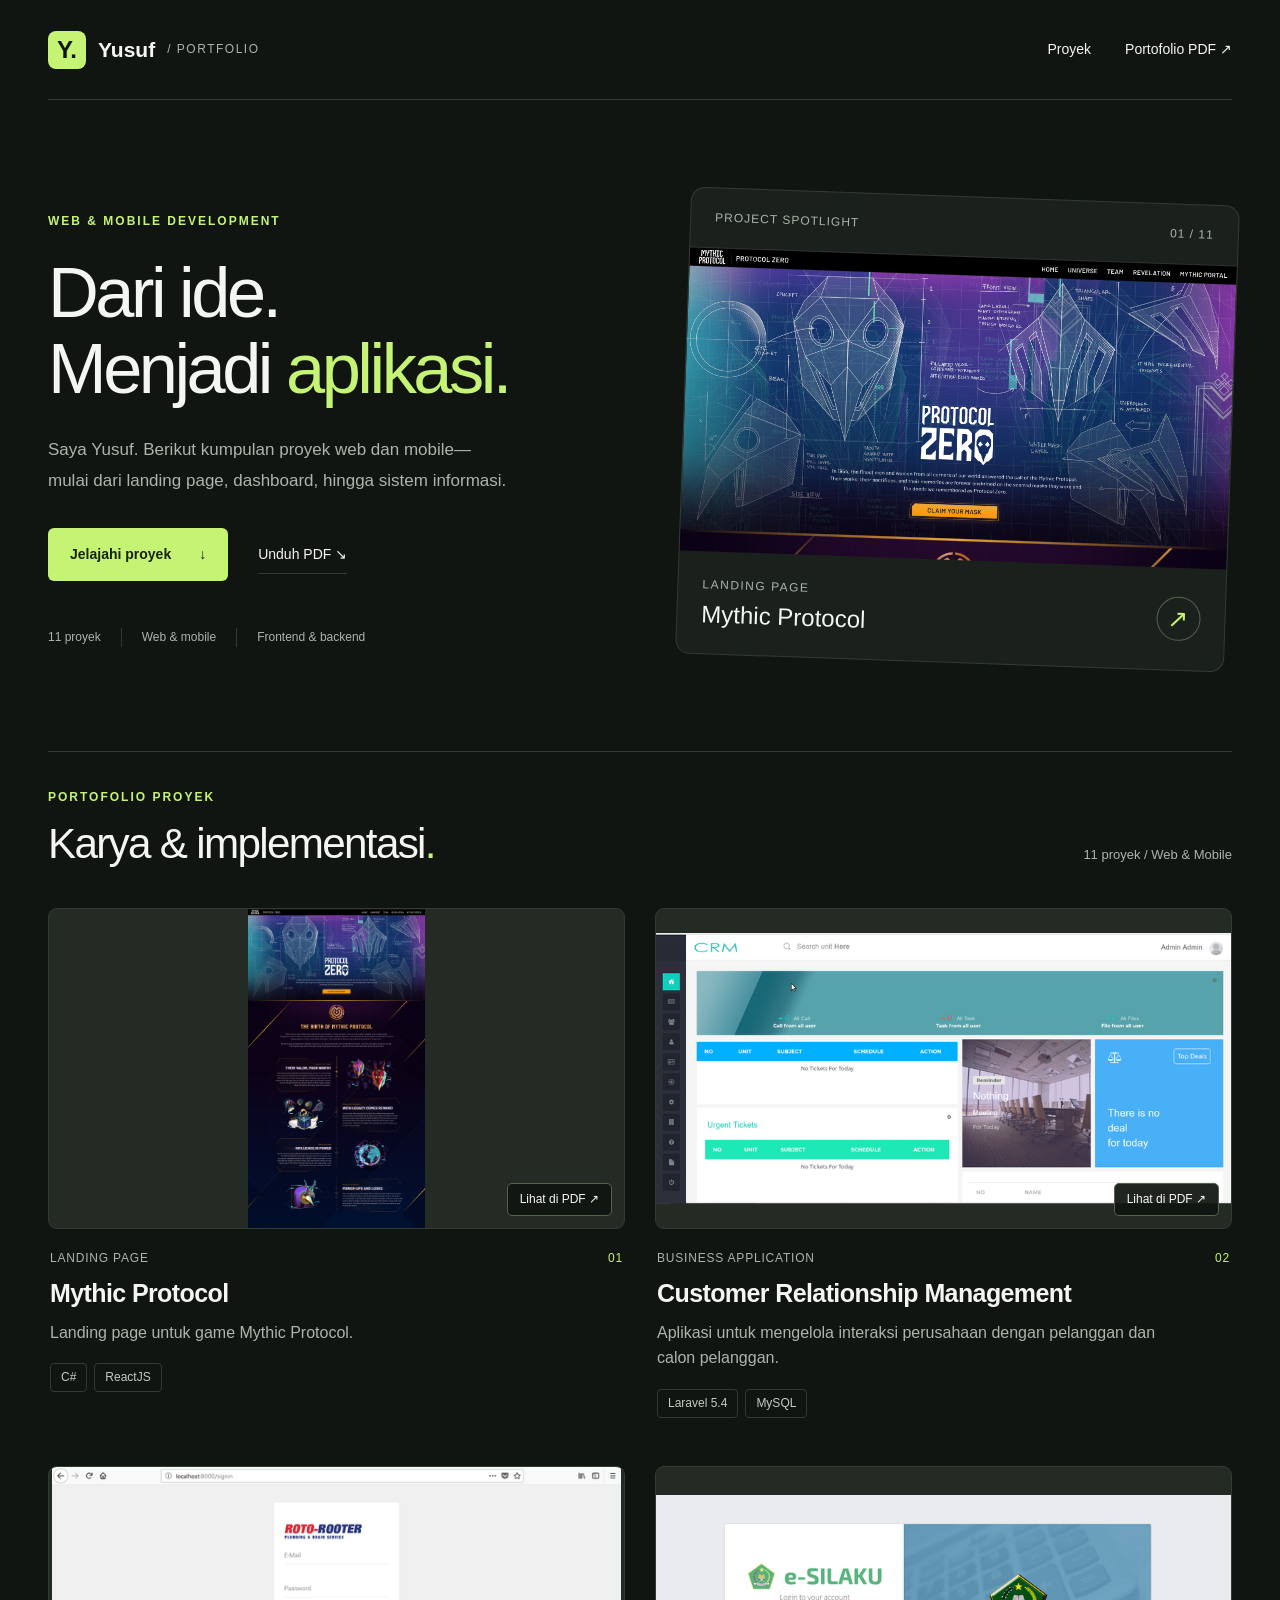
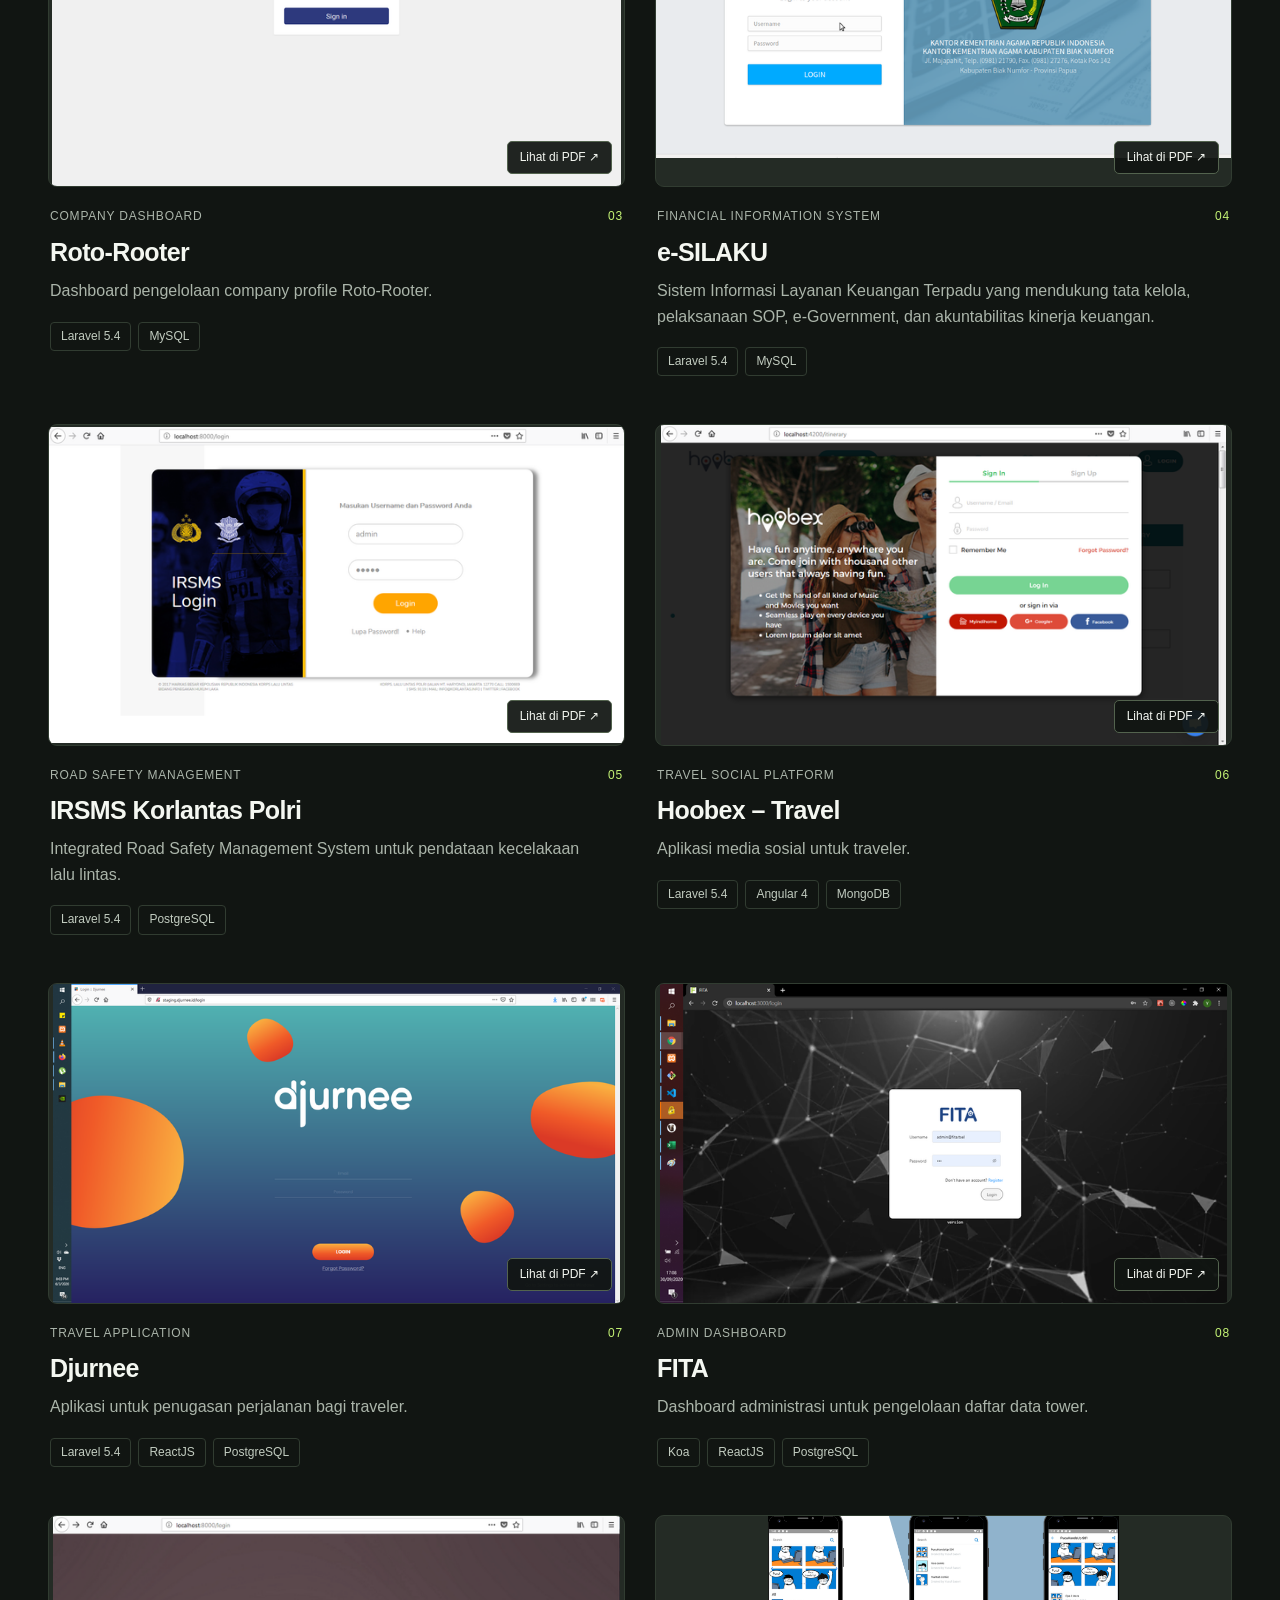
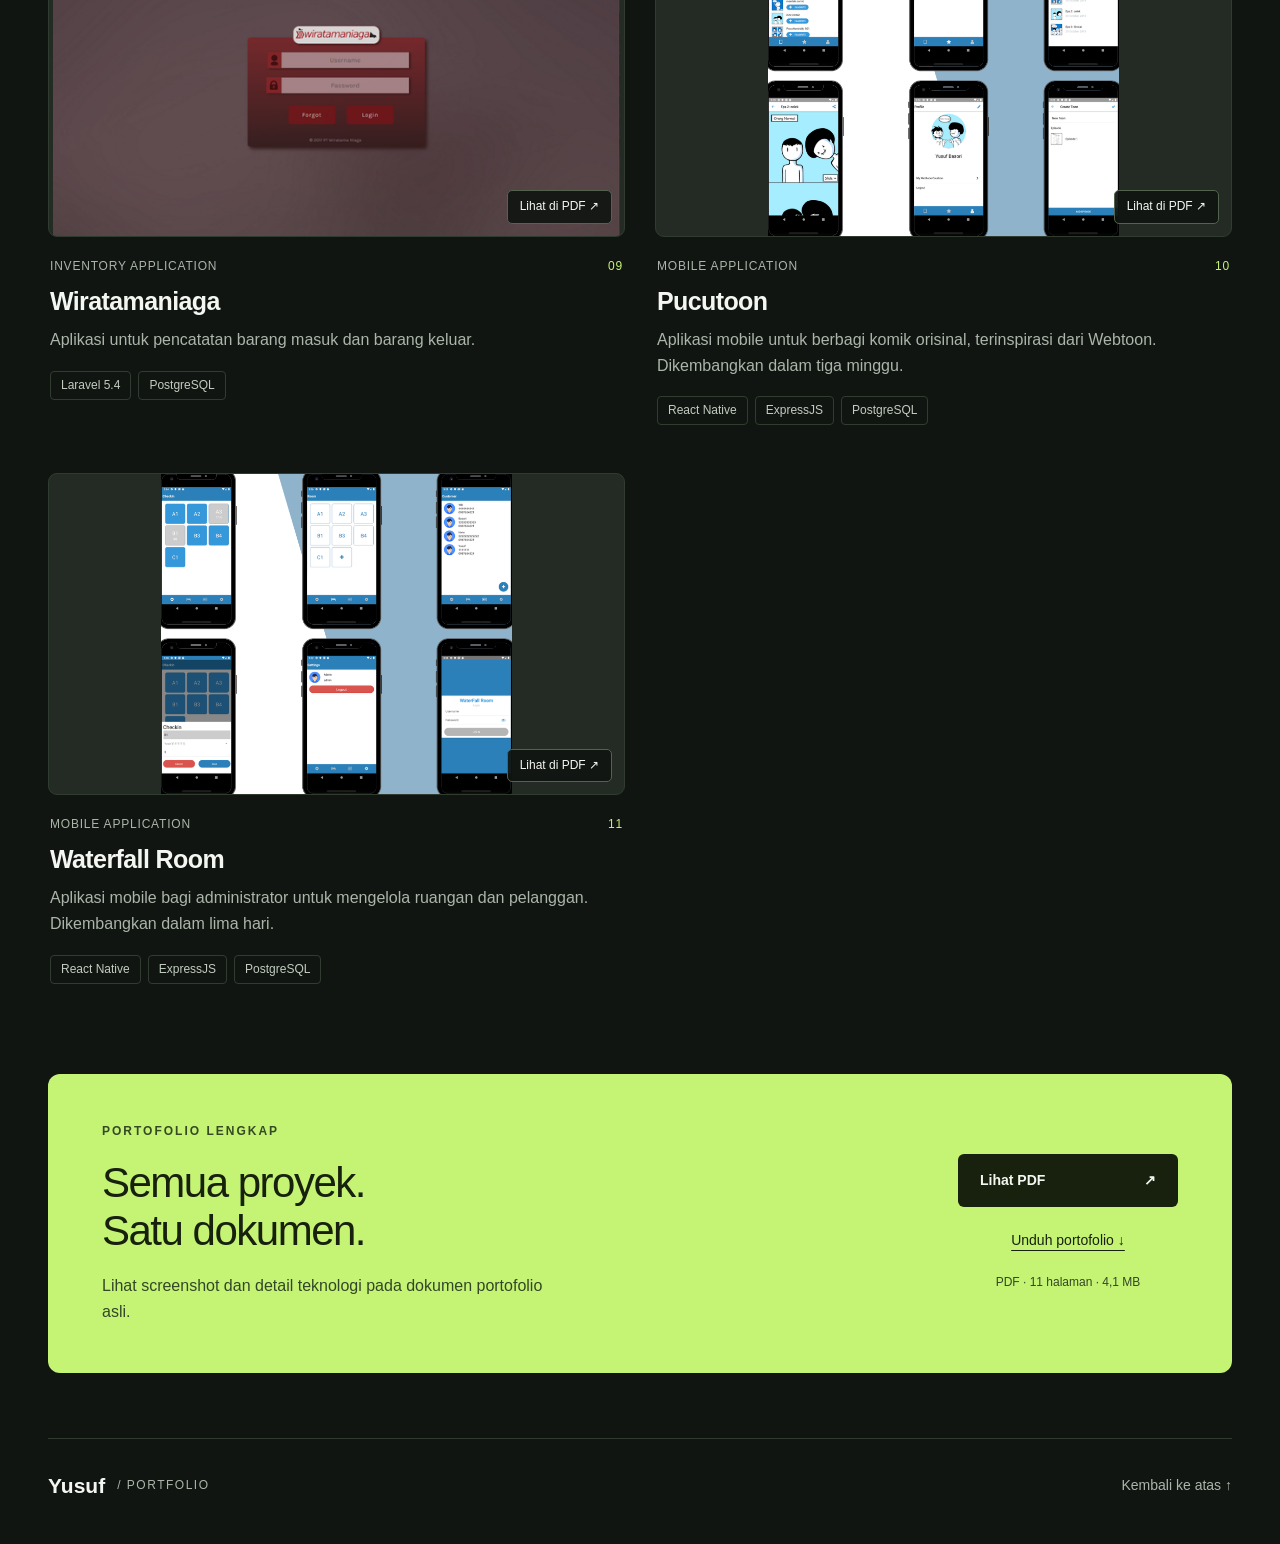
==== commit 7725c892: "new" ====
--- a/index.html
+++ b/index.html
@@ -1,302 +1,130 @@
-<!DOCTYPE html>
-<html lang="en">
+<!doctype html>
+<html lang="id">
 <head>
-  <meta charset="UTF-8" />
-  <meta name="viewport" content="width=device-width, initial-scale=1.0" />
-  <meta name="description" content="Portfolio of Yusuf Iranu Basori, a fullstack JavaScript developer based in Bogor, Indonesia." />
-  <title>Yusuf Iranu Basori | Fullstack Developer</title>
-  <link rel="stylesheet" href="style.css" />
+  <meta charset="utf-8">
+  <meta name="viewport" content="width=device-width, initial-scale=1">
+  <meta name="theme-color" content="#111512">
+  <meta name="description" content="Portofolio Yusuf: pengembangan aplikasi web dan mobile, dashboard, serta sistem informasi. Jelajahi 11 proyek dan unduh portofolio PDF.">
+  <title>Yusuf — Web &amp; Mobile Portfolio</title>
+  <link rel="icon" type="image/svg+xml" href="data:image/svg+xml,%3Csvg xmlns='http://www.w3.org/2000/svg' viewBox='0 0 32 32'%3E%3Crect width='32' height='32' rx='8' fill='%23c5f475'/%3E%3Cpath d='M8 7l8 11 8-11M16 18v8' fill='none' stroke='%23111512' stroke-width='4'/%3E%3C/svg%3E">
+  <link rel="stylesheet" href="style.css">
 </head>
 <body>
-  <div class="noise"></div>
-  <header class="site-header" id="top">
-    <nav class="nav container" aria-label="Main navigation">
-      <a class="brand" href="#home" aria-label="Go to home">
-        <span class="brand-mark">Y</span>
-        <span class="brand-text">Yusuf<span>.</span></span>
+  <a class="skip" href="#main">Lewati ke konten</a>
+  <header class="header wrap">
+    <a class="brand" href="#" aria-label="Yusuf, beranda"><span class="brand-mark">Y.</span> Yusuf<span class="brand-note"> / PORTFOLIO</span></a>
+    <nav aria-label="Navigasi utama"><a href="#work">Proyek</a><a href="#portfolio">Portofolio PDF <span aria-hidden="true">↗</span></a></nav>
+  </header>
+  <main id="main">
+    <section class="hero wrap" aria-labelledby="hero-title">
+      <div class="hero-copy"><p class="eyebrow">WEB &amp; MOBILE DEVELOPMENT</p>
+        <h1 id="hero-title">Dari ide.<br>Menjadi <em>aplikasi.</em></h1>
+        <p class="intro">Saya Yusuf. Berikut kumpulan proyek web dan mobile—mulai dari landing page, dashboard, hingga sistem informasi.</p>
+        <div class="actions"><a class="button primary" href="#work">Jelajahi proyek <span aria-hidden="true">↓</span></a><a class="text-link" href="assets/Yusuf-Portfolio.pdf" download>Unduh PDF <span aria-hidden="true">↘</span></a></div>
+        <div class="hero-foot"><span>11 proyek</span><span>Web &amp; mobile</span><span>Frontend &amp; backend</span></div>
+      </div>
+      <a class="hero-feature" href="#project-1" aria-label="Jelajahi proyek Mythic Protocol">
+        <div class="feature-top"><span>PROJECT SPOTLIGHT</span><span>01 / 11</span></div>
+        <img src="assets/project-01.png" alt="Landing page game Mythic Protocol" width="807" height="381" fetchpriority="high">
+        <div class="feature-bottom"><div><p>LANDING PAGE</p><h2>Mythic Protocol</h2></div><span class="round-arrow" aria-hidden="true">↗</span></div>
       </a>
-
-      <button class="nav-toggle" type="button" aria-label="Open navigation" aria-expanded="false">
-        <span></span><span></span><span></span>
-      </button>
-
-      <div class="nav-links" data-nav-links>
-        <a href="#home">Home</a>
-        <a href="#about">About</a>
-        <a href="#experience">Experience</a>
-        <a href="#skills">Skills</a>
-        <a href="#contact">Contact</a>
-        <a class="btn btn-small" href="mailto:ybasori@gmail.com">Hire me</a>
-      </div>
-    </nav>
-  </header>
-
-  <main>
-    <section class="hero section" id="home">
-      <div class="container hero-grid">
-        <div class="hero-copy reveal">
-          <p class="eyebrow">Fullstack JavaScript Developer</p>
-          <h1>Building clean web products from database to pixel.</h1>
-          <p class="hero-lead">
-            Hi, I'm Yusuf Iranu Basori, a fullstack developer based in Bogor, Indonesia. I build performant web applications with React, Node.js, Express, and modern JavaScript ecosystems.
-          </p>
-          <div class="hero-actions">
-            <a class="btn" href="#experience">View Experience</a>
-            <a class="btn btn-ghost" href="#contact">Get in Touch</a>
-          </div>
-          <div class="stats" aria-label="Portfolio statistics">
-            <div><strong>6+</strong><span>Years building web</span></div>
-            <div><strong>7</strong><span>Companies shipped for</span></div>
-            <div><strong>15+</strong><span>Technologies</span></div>
-          </div>
-        </div>
-
-        <div class="hero-card reveal" aria-label="Developer profile card">
-          <div class="orbit orbit-one"></div>
-          <div class="orbit orbit-two"></div>
-          <div class="profile-card">
-            <div class="avatar-wrap">
-              <div class="avatar">YB</div>
-              <div class="status-dot"></div>
-            </div>
-            <h2>Yusuf Iranu Basori</h2>
-            <p>React, Node.js, Express, API Integration, Component Architecture</p>
-            <div class="code-window">
-              <div class="window-dots"><span></span><span></span><span></span></div>
-              <pre><code>const developer = {
-  role: "Fullstack",
-  location: "Bogor, ID",
-  focus: "ship useful products"
-};</code></pre>
-            </div>
-          </div>
-        </div>
-      </div>
     </section>
-
-    <section class="section services" aria-labelledby="services-title">
-      <div class="container">
-        <div class="section-head reveal">
-          <p class="eyebrow">What I do</p>
-          <h2 id="services-title">End-to-end product engineering.</h2>
-          <p>From interface structure to backend APIs, I work across the stack to turn requirements into maintainable software.</p>
-        </div>
-        <div class="cards three">
-          <article class="card reveal">
-            <span class="card-icon">01</span>
-            <h3>Frontend Engineering</h3>
-            <p>React, Next.js, Vue, Nuxt, React Native, reusable component libraries, and responsive user interfaces.</p>
-          </article>
-          <article class="card reveal">
-            <span class="card-icon">02</span>
-            <h3>Backend & APIs</h3>
-            <p>Node.js, Express, Koa, PHP/Laravel, REST services, and database-backed application logic.</p>
-          </article>
-          <article class="card reveal">
-            <span class="card-icon">03</span>
-            <h3>Team Collaboration</h3>
-            <p>Git workflows, design partnership, API integration, code reviews, and feature delivery with small teams.</p>
-          </article>
-        </div>
-      </div>
+    <section class="work wrap" id="work" aria-labelledby="work-title">
+      <div class="section-heading"><div><p class="eyebrow">PORTOFOLIO PROYEK</p><h2 id="work-title">Karya &amp; implementasi<span>.</span></h2></div><p>11 proyek / Web &amp; Mobile</p></div>
+      <div class="projects"><article class="project" id="project-1">
+      <a class="project-image" href="assets/Yusuf-Portfolio.pdf#page=1" target="_blank" rel="noopener" aria-label="Lihat Mythic Protocol di PDF, tab baru">
+        <img src="assets/project-01.png" alt="Tampilan proyek Mythic Protocol" loading="lazy" width="807" height="454">
+        <span class="image-action" aria-hidden="true">Lihat di PDF ↗</span>
+      </a>
+      <div class="project-copy"><div class="project-meta"><span>Landing page</span><span>01</span></div>
+      <h3>Mythic Protocol</h3><p>Landing page untuk game Mythic Protocol.</p><div class="tags"><span>C#</span><span>ReactJS</span></div></div>
+    </article>
+<article class="project" id="project-2">
+      <a class="project-image" href="assets/Yusuf-Portfolio.pdf#page=2" target="_blank" rel="noopener" aria-label="Lihat Customer Relationship Management di PDF, tab baru">
+        <img src="assets/project-02.png" alt="Tampilan proyek Customer Relationship Management" loading="lazy" width="807" height="454">
+        <span class="image-action" aria-hidden="true">Lihat di PDF ↗</span>
+      </a>
+      <div class="project-copy"><div class="project-meta"><span>Business application</span><span>02</span></div>
+      <h3>Customer Relationship Management</h3><p>Aplikasi untuk mengelola interaksi perusahaan dengan pelanggan dan calon pelanggan.</p><div class="tags"><span>Laravel 5.4</span><span>MySQL</span></div></div>
+    </article>
+<article class="project" id="project-3">
+      <a class="project-image" href="assets/Yusuf-Portfolio.pdf#page=3" target="_blank" rel="noopener" aria-label="Lihat Roto-Rooter di PDF, tab baru">
+        <img src="assets/project-03.png" alt="Tampilan proyek Roto-Rooter" loading="lazy" width="807" height="454">
+        <span class="image-action" aria-hidden="true">Lihat di PDF ↗</span>
+      </a>
+      <div class="project-copy"><div class="project-meta"><span>Company dashboard</span><span>03</span></div>
+      <h3>Roto-Rooter</h3><p>Dashboard pengelolaan company profile Roto-Rooter.</p><div class="tags"><span>Laravel 5.4</span><span>MySQL</span></div></div>
+    </article>
+<article class="project" id="project-4">
+      <a class="project-image" href="assets/Yusuf-Portfolio.pdf#page=4" target="_blank" rel="noopener" aria-label="Lihat e-SILAKU di PDF, tab baru">
+        <img src="assets/project-04.png" alt="Tampilan proyek e-SILAKU" loading="lazy" width="807" height="454">
+        <span class="image-action" aria-hidden="true">Lihat di PDF ↗</span>
+      </a>
+      <div class="project-copy"><div class="project-meta"><span>Financial information system</span><span>04</span></div>
+      <h3>e-SILAKU</h3><p>Sistem Informasi Layanan Keuangan Terpadu yang mendukung tata kelola, pelaksanaan SOP, e-Government, dan akuntabilitas kinerja keuangan.</p><div class="tags"><span>Laravel 5.4</span><span>MySQL</span></div></div>
+    </article>
+<article class="project" id="project-5">
+      <a class="project-image" href="assets/Yusuf-Portfolio.pdf#page=5" target="_blank" rel="noopener" aria-label="Lihat IRSMS Korlantas Polri di PDF, tab baru">
+        <img src="assets/project-05.png" alt="Tampilan proyek IRSMS Korlantas Polri" loading="lazy" width="807" height="454">
+        <span class="image-action" aria-hidden="true">Lihat di PDF ↗</span>
+      </a>
+      <div class="project-copy"><div class="project-meta"><span>Road safety management</span><span>05</span></div>
+      <h3>IRSMS Korlantas Polri</h3><p>Integrated Road Safety Management System untuk pendataan kecelakaan lalu lintas.</p><div class="tags"><span>Laravel 5.4</span><span>PostgreSQL</span></div></div>
+    </article>
+<article class="project" id="project-6">
+      <a class="project-image" href="assets/Yusuf-Portfolio.pdf#page=6" target="_blank" rel="noopener" aria-label="Lihat Hoobex – Travel di PDF, tab baru">
+        <img src="assets/project-06.png" alt="Tampilan proyek Hoobex – Travel" loading="lazy" width="807" height="454">
+        <span class="image-action" aria-hidden="true">Lihat di PDF ↗</span>
+      </a>
+      <div class="project-copy"><div class="project-meta"><span>Travel social platform</span><span>06</span></div>
+      <h3>Hoobex – Travel</h3><p>Aplikasi media sosial untuk traveler.</p><div class="tags"><span>Laravel 5.4</span><span>Angular 4</span><span>MongoDB</span></div></div>
+    </article>
+<article class="project" id="project-7">
+      <a class="project-image" href="assets/Yusuf-Portfolio.pdf#page=7" target="_blank" rel="noopener" aria-label="Lihat Djurnee di PDF, tab baru">
+        <img src="assets/project-07.png" alt="Tampilan proyek Djurnee" loading="lazy" width="807" height="454">
+        <span class="image-action" aria-hidden="true">Lihat di PDF ↗</span>
+      </a>
+      <div class="project-copy"><div class="project-meta"><span>Travel application</span><span>07</span></div>
+      <h3>Djurnee</h3><p>Aplikasi untuk penugasan perjalanan bagi traveler.</p><div class="tags"><span>Laravel 5.4</span><span>ReactJS</span><span>PostgreSQL</span></div></div>
+    </article>
+<article class="project" id="project-8">
+      <a class="project-image" href="assets/Yusuf-Portfolio.pdf#page=8" target="_blank" rel="noopener" aria-label="Lihat FITA di PDF, tab baru">
+        <img src="assets/project-08.png" alt="Tampilan proyek FITA" loading="lazy" width="807" height="454">
+        <span class="image-action" aria-hidden="true">Lihat di PDF ↗</span>
+      </a>
+      <div class="project-copy"><div class="project-meta"><span>Admin dashboard</span><span>08</span></div>
+      <h3>FITA</h3><p>Dashboard administrasi untuk pengelolaan daftar data tower.</p><div class="tags"><span>Koa</span><span>ReactJS</span><span>PostgreSQL</span></div></div>
+    </article>
+<article class="project" id="project-9">
+      <a class="project-image" href="assets/Yusuf-Portfolio.pdf#page=9" target="_blank" rel="noopener" aria-label="Lihat Wiratamaniaga di PDF, tab baru">
+        <img src="assets/project-09.png" alt="Tampilan proyek Wiratamaniaga" loading="lazy" width="807" height="454">
+        <span class="image-action" aria-hidden="true">Lihat di PDF ↗</span>
+      </a>
+      <div class="project-copy"><div class="project-meta"><span>Inventory application</span><span>09</span></div>
+      <h3>Wiratamaniaga</h3><p>Aplikasi untuk pencatatan barang masuk dan barang keluar.</p><div class="tags"><span>Laravel 5.4</span><span>PostgreSQL</span></div></div>
+    </article>
+<article class="project" id="project-10">
+      <a class="project-image" href="assets/Yusuf-Portfolio.pdf#page=10" target="_blank" rel="noopener" aria-label="Lihat Pucutoon di PDF, tab baru">
+        <img src="assets/project-10.png" alt="Tampilan proyek Pucutoon" loading="lazy" width="807" height="454">
+        <span class="image-action" aria-hidden="true">Lihat di PDF ↗</span>
+      </a>
+      <div class="project-copy"><div class="project-meta"><span>Mobile application</span><span>10</span></div>
+      <h3>Pucutoon</h3><p>Aplikasi mobile untuk berbagi komik orisinal, terinspirasi dari Webtoon. Dikembangkan dalam tiga minggu.</p><div class="tags"><span>React Native</span><span>ExpressJS</span><span>PostgreSQL</span></div></div>
+    </article>
+<article class="project" id="project-11">
+      <a class="project-image" href="assets/Yusuf-Portfolio.pdf#page=11" target="_blank" rel="noopener" aria-label="Lihat Waterfall Room di PDF, tab baru">
+        <img src="assets/project-11.png" alt="Tampilan proyek Waterfall Room" loading="lazy" width="807" height="454">
+        <span class="image-action" aria-hidden="true">Lihat di PDF ↗</span>
+      </a>
+      <div class="project-copy"><div class="project-meta"><span>Mobile application</span><span>11</span></div>
+      <h3>Waterfall Room</h3><p>Aplikasi mobile bagi administrator untuk mengelola ruangan dan pelanggan. Dikembangkan dalam lima hari.</p><div class="tags"><span>React Native</span><span>ExpressJS</span><span>PostgreSQL</span></div></div>
+    </article></div>
     </section>
-
-    <section class="section about" id="about">
-      <div class="container split">
-        <div class="section-head reveal">
-          <p class="eyebrow">About</p>
-          <h2>Engineer by training, builder by trade.</h2>
-          <p>
-            Yusuf started with Electrical Engineering at Universitas Trisakti, majoring in Computer Systems, then moved into web development in 2016. His work spans logistics, automation, and SaaS platforms with an emphasis on clean components, sensible APIs, and practical delivery.
-          </p>
-        </div>
-        <div class="info-stack reveal">
-          <div class="info-card highlight">
-            <span>Education</span>
-            <h3>Universitas Trisakti</h3>
-            <p>Bachelor of Electrical Engineering (S.T.)</p>
-            <small>Computer Systems | GPA 3.05 / 4.00 | Sep 2011 - Mar 2016</small>
-          </div>
-          <div class="info-card">
-            <span>Certifications</span>
-            <ul class="clean-list">
-              <li><strong>Dumbways Bootcamp</strong> - Fullstack JS, Oct 2019</li>
-              <li><strong>BangsaCerdas</strong> - Web Developer, Feb 2017</li>
-              <li><strong>DumetSchool</strong> - Webmaster, Nov 2016</li>
-            </ul>
-          </div>
-        </div>
-      </div>
-    </section>
-
-    <section class="section experience" id="experience">
-      <div class="container">
-        <div class="section-head narrow reveal">
-          <p class="eyebrow">Experience</p>
-          <h2>A timeline of shipping useful software.</h2>
-          <p>Selected roles across frontend, fullstack, logistics, automation, and software platforms.</p>
-        </div>
-
-        <div class="timeline">
-          <article class="timeline-item reveal">
-            <div class="timeline-date">Jan 2025 - Present</div>
-            <div class="timeline-card">
-              <h3>Fullstack Developer</h3>
-              <p class="company">PT Sentra Solusi Automa | South Jakarta</p>
-              <ul>
-                <li>Built backend services with ExpressJS using MySQL and MongoDB.</li>
-                <li>Shipped user-facing features and reusable React components.</li>
-                <li>Integrated REST APIs and collaborated with the design team.</li>
-              </ul>
-            </div>
-          </article>
-          <article class="timeline-item reveal">
-            <div class="timeline-date">Jul 2023 - Dec 2024</div>
-            <div class="timeline-card">
-              <h3>Frontend Developer</h3>
-              <p class="company">PT Sentra Solusi Automa | South Jakarta</p>
-              <ul>
-                <li>Developed React.js features and reusable component libraries.</li>
-                <li>Worked closely with designers to define product behavior.</li>
-                <li>Integrated REST APIs and handled bug fixes.</li>
-              </ul>
-            </div>
-          </article>
-          <article class="timeline-item reveal">
-            <div class="timeline-date">Apr 2022 - Jun 2023</div>
-            <div class="timeline-card">
-              <h3>Frontend Developer</h3>
-              <p class="company">PT Datacakra Solusi Jaganata | South Jakarta</p>
-              <ul>
-                <li>Built user-facing React features and reusable components.</li>
-                <li>Collaborated cross-functionally with design and backend teams.</li>
-              </ul>
-            </div>
-          </article>
-          <article class="timeline-item reveal">
-            <div class="timeline-date">Jul 2021 - Mar 2022</div>
-            <div class="timeline-card">
-              <h3>Frontend Developer</h3>
-              <p class="company">Shipper | South Jakarta</p>
-              <ul>
-                <li>Shipped React features for a logistics platform.</li>
-                <li>Built reusable libraries used across multiple products.</li>
-              </ul>
-            </div>
-          </article>
-          <article class="timeline-item reveal">
-            <div class="timeline-date">Jul 2020 - Apr 2021</div>
-            <div class="timeline-card">
-              <h3>Developer</h3>
-              <p class="company">PT Immobi Solusi Prima | East Jakarta</p>
-              <ul>
-                <li>Worked across ReactJS, ExpressJS, and KoaJS.</li>
-                <li>Maintained PostgreSQL-backed services.</li>
-              </ul>
-            </div>
-          </article>
-          <article class="timeline-item reveal">
-            <div class="timeline-date">Dec 2019 - Jun 2020</div>
-            <div class="timeline-card">
-              <h3>Frontend Developer</h3>
-              <p class="company">PT Enam Dua Teknologi | South Jakarta</p>
-              <ul>
-                <li>Built React features and integrated REST APIs.</li>
-                <li>Contributed to shared component libraries.</li>
-              </ul>
-            </div>
-          </article>
-          <article class="timeline-item reveal">
-            <div class="timeline-date">Nov 2018 - Sep 2019</div>
-            <div class="timeline-card">
-              <h3>Web Developer (Fullstack)</h3>
-              <p class="company">PT Go Online Solusi | West Jakarta</p>
-              <ul>
-                <li>Developed client websites with PHP, CodeIgniter, and OpenCart.</li>
-                <li>Worked with MySQL and JavaScript / jQuery.</li>
-              </ul>
-            </div>
-          </article>
-        </div>
-      </div>
-    </section>
-
-    <section class="section skills" id="skills">
-      <div class="container">
-        <div class="section-head reveal">
-          <p class="eyebrow">Skills</p>
-          <h2>The toolkit.</h2>
-          <p>Technologies used across frontend, backend, databases, and delivery workflows.</p>
-        </div>
-        <div class="skill-grid">
-          <article class="skill-card reveal">
-            <h3>Frontend</h3>
-            <div class="tags">
-              <span>JavaScript</span><span>TypeScript</span><span>ReactJS</span><span>React Native</span><span>NextJS</span><span>VueJS</span><span>NuxtJS</span><span>jQuery</span><span>HTML & CSS</span><span>Tailwind CSS</span><span>Bootstrap</span><span>Bulma</span>
-            </div>
-          </article>
-          <article class="skill-card reveal">
-            <h3>Backend</h3>
-            <div class="tags">
-              <span>NodeJS</span><span>ExpressJS</span><span>KoaJS</span><span>PHP</span><span>Laravel</span><span>CodeIgniter</span><span>REST APIs</span>
-            </div>
-          </article>
-          <article class="skill-card reveal">
-            <h3>Databases</h3>
-            <div class="tags">
-              <span>MySQL</span><span>PostgreSQL</span><span>MongoDB</span>
-            </div>
-          </article>
-          <article class="skill-card reveal">
-            <h3>Workflow</h3>
-            <div class="tags">
-              <span>Git</span><span>Component Design</span><span>API Integration</span><span>Code Review</span><span>Cross-team Collaboration</span>
-            </div>
-          </article>
-        </div>
-      </div>
-    </section>
-
-    <section class="section contact" id="contact">
-      <div class="container contact-grid">
-        <div class="section-head reveal">
-          <p class="eyebrow">Contact</p>
-          <h2>Let's build something.</h2>
-          <p>Open to fullstack contract and full-time opportunities. The fastest way to reach Yusuf is by email.</p>
-        </div>
-        <div class="contact-panel reveal">
-          <a class="contact-row" href="mailto:ybasori@gmail.com">
-            <span>Email</span>
-            <strong>ybasori@gmail.com</strong>
-          </a>
-          <a class="contact-row" href="tel:+6287785291477">
-            <span>Phone</span>
-            <strong>+62 877 8529 1477</strong>
-          </a>
-          <a class="contact-row" href="https://wa.me/6287785291477" target="_blank" rel="noopener">
-            <span>WhatsApp</span>
-            <strong>Chat now</strong>
-          </a>
-          <a class="contact-row" href="https://linkedin.com/in/ybasori" target="_blank" rel="noopener">
-            <span>LinkedIn</span>
-            <strong>linkedin.com/in/ybasori</strong>
-          </a>
-          <div class="contact-row static">
-            <span>Location</span>
-            <strong>Bogor, Indonesia</strong>
-          </div>
-        </div>
-      </div>
+    <section class="pdf-section wrap" id="portfolio" aria-labelledby="pdf-title">
+      <div class="pdf-box"><div><p class="eyebrow">PORTOFOLIO LENGKAP</p><h2 id="pdf-title">Semua proyek.<br>Satu dokumen.</h2><p>Lihat screenshot dan detail teknologi pada dokumen portofolio asli.</p></div>
+      <div class="pdf-actions"><a class="button dark" href="assets/Yusuf-Portfolio.pdf" target="_blank" rel="noopener">Lihat PDF <span aria-hidden="true">↗</span></a><a class="download-link" href="assets/Yusuf-Portfolio.pdf" download>Unduh portofolio ↓</a><span>PDF · 11 halaman · 4,1 MB</span></div></div>
     </section>
   </main>
-
-  <footer class="footer">
-    <div class="container footer-inner">
-      <p>© <span id="year"></span> Yusuf Iranu Basori. Built with care.</p>
-      <a href="#top">Back to top</a>
-    </div>
-  </footer>
-
-  <script src="script.js"></script>
+  <footer class="footer wrap"><a class="brand" href="#">Yusuf<span class="brand-note"> / PORTFOLIO</span></a><a href="#">Kembali ke atas ↑</a></footer>
 </body>
 </html>
--- a/style.css
+++ b/style.css
@@ -0,0 +1,3 @@
+:root{color-scheme:dark;--bg:#111512;--panel:#1a201b;--text:#f4f7f1;--muted:#abb5aa;--line:#313c31;--lime:#c5f475}
+*{box-sizing:border-box}html{scroll-behavior:smooth;scroll-padding-top:30px}body{margin:0;background:var(--bg);color:var(--text);font-family:Arial,Helvetica,sans-serif;font-size:16px;line-height:1.6}a{color:inherit;text-decoration:none}img{display:block;max-width:100%;height:auto}button,a{-webkit-tap-highlight-color:transparent}a:focus-visible{outline:3px solid var(--lime);outline-offset:6px}::selection{background:var(--lime);color:var(--bg)}.wrap{width:min(1240px,calc(100% - 96px));margin-inline:auto}.skip{position:absolute;top:-100px;left:20px;padding:12px;background:var(--lime);color:var(--bg);z-index:10}.skip:focus{top:12px}.header{min-height:100px;display:flex;align-items:center;justify-content:space-between;gap:24px;border-bottom:1px solid var(--line)}.brand{display:flex;align-items:center;gap:12px;font-size:21px;font-weight:700}.brand-mark{display:grid;place-items:center;background:var(--lime);color:var(--bg);width:38px;height:38px;border-radius:8px;font-size:24px}.brand-note{font-size:12px;letter-spacing:1.5px;color:var(--muted);font-weight:400}.header nav{display:flex;gap:34px;font-size:14px}.header nav a:hover,.text-link:hover,.footer>a:last-child:hover{color:var(--lime)}.hero{padding-block:96px 88px;display:grid;grid-template-columns:1.03fr 1fr;gap:70px;align-items:center}.eyebrow{font-size:12px;font-weight:700;letter-spacing:2px;margin:0 0 24px;color:var(--lime)}h1,h2,h3,p{overflow-wrap:break-word}h1{font-size:clamp(48px,5.5vw,76px);font-weight:500;letter-spacing:-3.5px;line-height:1.08;margin:0 0 28px}h1 em{font-style:normal;color:var(--lime)}.intro{max-width:460px;color:var(--muted);font-size:17px;line-height:1.8;margin:0 0 32px}.actions{display:flex;align-items:center;gap:30px;flex-wrap:wrap}.button{display:inline-flex;align-items:center;justify-content:space-between;gap:28px;padding:15px 22px;border-radius:6px;font-size:14px;font-weight:700;min-height:52px}.primary{background:var(--lime);color:#17210e}.primary:hover{background:#dbffa5}.text-link{font-size:14px;border-bottom:1px solid var(--line);padding-block:8px}.hero-foot{display:flex;flex-wrap:wrap;gap:8px 20px;margin-top:47px;color:var(--muted);font-size:12px}.hero-foot span+span{border-left:1px solid var(--line);padding-left:20px}.hero-feature{background:var(--panel);border:1px solid var(--line);border-radius:14px;overflow:hidden;transform:rotate(2deg);transition:transform .25s}.hero-feature:hover{transform:rotate(0deg)}.feature-top{display:flex;justify-content:space-between;padding:20px 24px;color:var(--muted);font-size:12px;letter-spacing:1px}.hero-feature>img{width:100%;aspect-ratio:1.8;object-fit:cover;object-position:top}.feature-bottom{display:flex;align-items:center;justify-content:space-between;padding:24px}.feature-bottom p{font-size:12px;letter-spacing:1.5px;color:var(--muted);margin:0 0 6px}.feature-bottom h2{font-size:24px;line-height:1.2;margin:0;font-weight:500}.round-arrow{display:grid;place-items:center;width:44px;height:44px;flex-shrink:0;border:1px solid #55614e;border-radius:50%;color:var(--lime);font-size:25px}.work{padding-top:36px;border-top:1px solid var(--line)}.section-heading{display:flex;justify-content:space-between;align-items:end;gap:20px;margin-bottom:38px}.section-heading .eyebrow{margin-bottom:12px}.section-heading h2{font-size:clamp(30px,3.3vw,44px);letter-spacing:-1.7px;line-height:1.2;font-weight:500;margin:0}.section-heading h2 span{color:var(--lime)}.section-heading>p{font-size:13px;color:var(--muted);margin:0 0 4px}.projects{display:grid;grid-template-columns:repeat(2,minmax(0,1fr));gap:48px 30px}.project{min-width:0}.project-image{display:block;position:relative;overflow:hidden;border-radius:9px;background:#242b25;border:1px solid var(--line)}.project-image img{width:100%;aspect-ratio:1.8;object-fit:contain;transition:transform .3s}.project-image:hover img{transform:scale(1.025)}.image-action{position:absolute;right:12px;bottom:12px;border:1px solid #53634e;background:#111512ed;border-radius:5px;padding:6px 12px;font-size:12px}.project-copy{padding:20px 2px 0}.project-meta{display:flex;justify-content:space-between;gap:16px;color:var(--muted);font-size:12px;letter-spacing:.8px;text-transform:uppercase}.project-meta span:last-child{color:var(--lime)}.project h3{font-size:25px;line-height:1.25;letter-spacing:-.6px;margin:10px 0}.project p{font-size:16px;color:var(--muted);margin:0 0 18px;max-width:540px}.tags{display:flex;gap:7px;flex-wrap:wrap}.tags span{border:1px solid var(--line);border-radius:4px;padding:4px 10px;color:#c2ccc0;font-size:12px}.pdf-section{padding-block:90px 65px}.pdf-box{background:var(--lime);color:#17210e;border-radius:12px;padding:48px 54px;display:flex;justify-content:space-between;gap:48px;align-items:center}.pdf-box .eyebrow{color:#354923;margin-bottom:18px}.pdf-box h2{font-size:42px;line-height:1.15;font-weight:500;letter-spacing:-1.5px;margin:0 0 18px}.pdf-box p:not(.eyebrow){font-size:16px;margin:0;max-width:460px;color:#334627}.pdf-actions{min-width:220px;display:flex;flex-direction:column;align-items:stretch;gap:15px;text-align:center}.dark{background:#17210e;color:#f4f7f1}.dark:hover{background:#304322}.download-link{font-size:14px;text-decoration:underline;text-underline-offset:5px;padding:7px}.pdf-actions>span{font-size:12px;color:#334627}.pdf-box a:focus-visible{outline-color:#17210e}.footer{display:flex;justify-content:space-between;align-items:center;gap:24px;border-top:1px solid var(--line);padding-block:30px 42px}.footer>a:last-child{font-size:14px;color:var(--muted)}
+@media(min-width:1500px){.hero{padding-block:110px}}@media(max-width:1000px){.wrap{width:calc(100% - 56px)}.hero{gap:32px;padding-block:65px}.hero-feature{transform:none}h1{font-size:56px}.hero-foot{gap:10px}.hero-foot span+span{padding-left:10px}.pdf-box{padding:36px}.header nav{gap:22px}}@media(max-width:700px){.wrap{width:calc(100% - 40px)}.header{min-height:82px;gap:12px}.brand{font-size:19px;gap:8px}.header .brand-note{display:none}.header nav{gap:20px;font-size:14px}.brand-mark{width:32px;height:32px;font-size:21px}.hero{grid-template-columns:1fr;padding-block:48px 52px;gap:40px}h1{font-size:clamp(44px,11.5vw,72px);letter-spacing:-2px}.hero .eyebrow{font-size:12px;margin-bottom:22px}.intro{font-size:16px}.hero-foot{margin-top:28px}.feature-top{padding:16px 20px}.feature-bottom{padding:20px}.section-heading{align-items:start;flex-direction:column;gap:14px;margin-bottom:26px}.projects{grid-template-columns:1fr;gap:38px}.project h3{font-size:24px}.project-copy{padding-top:16px}.pdf-section{padding-block:56px 36px}.pdf-box{flex-direction:column;align-items:stretch;gap:30px;padding:28px}.pdf-box h2{font-size:36px}.pdf-actions{min-width:0}.footer{align-items:start;gap:24px;flex-wrap:wrap}.footer .brand-note{font-size:11px}.actions{gap:22px}}@media(prefers-reduced-motion:reduce){html{scroll-behavior:auto}*{transition:none!important}}
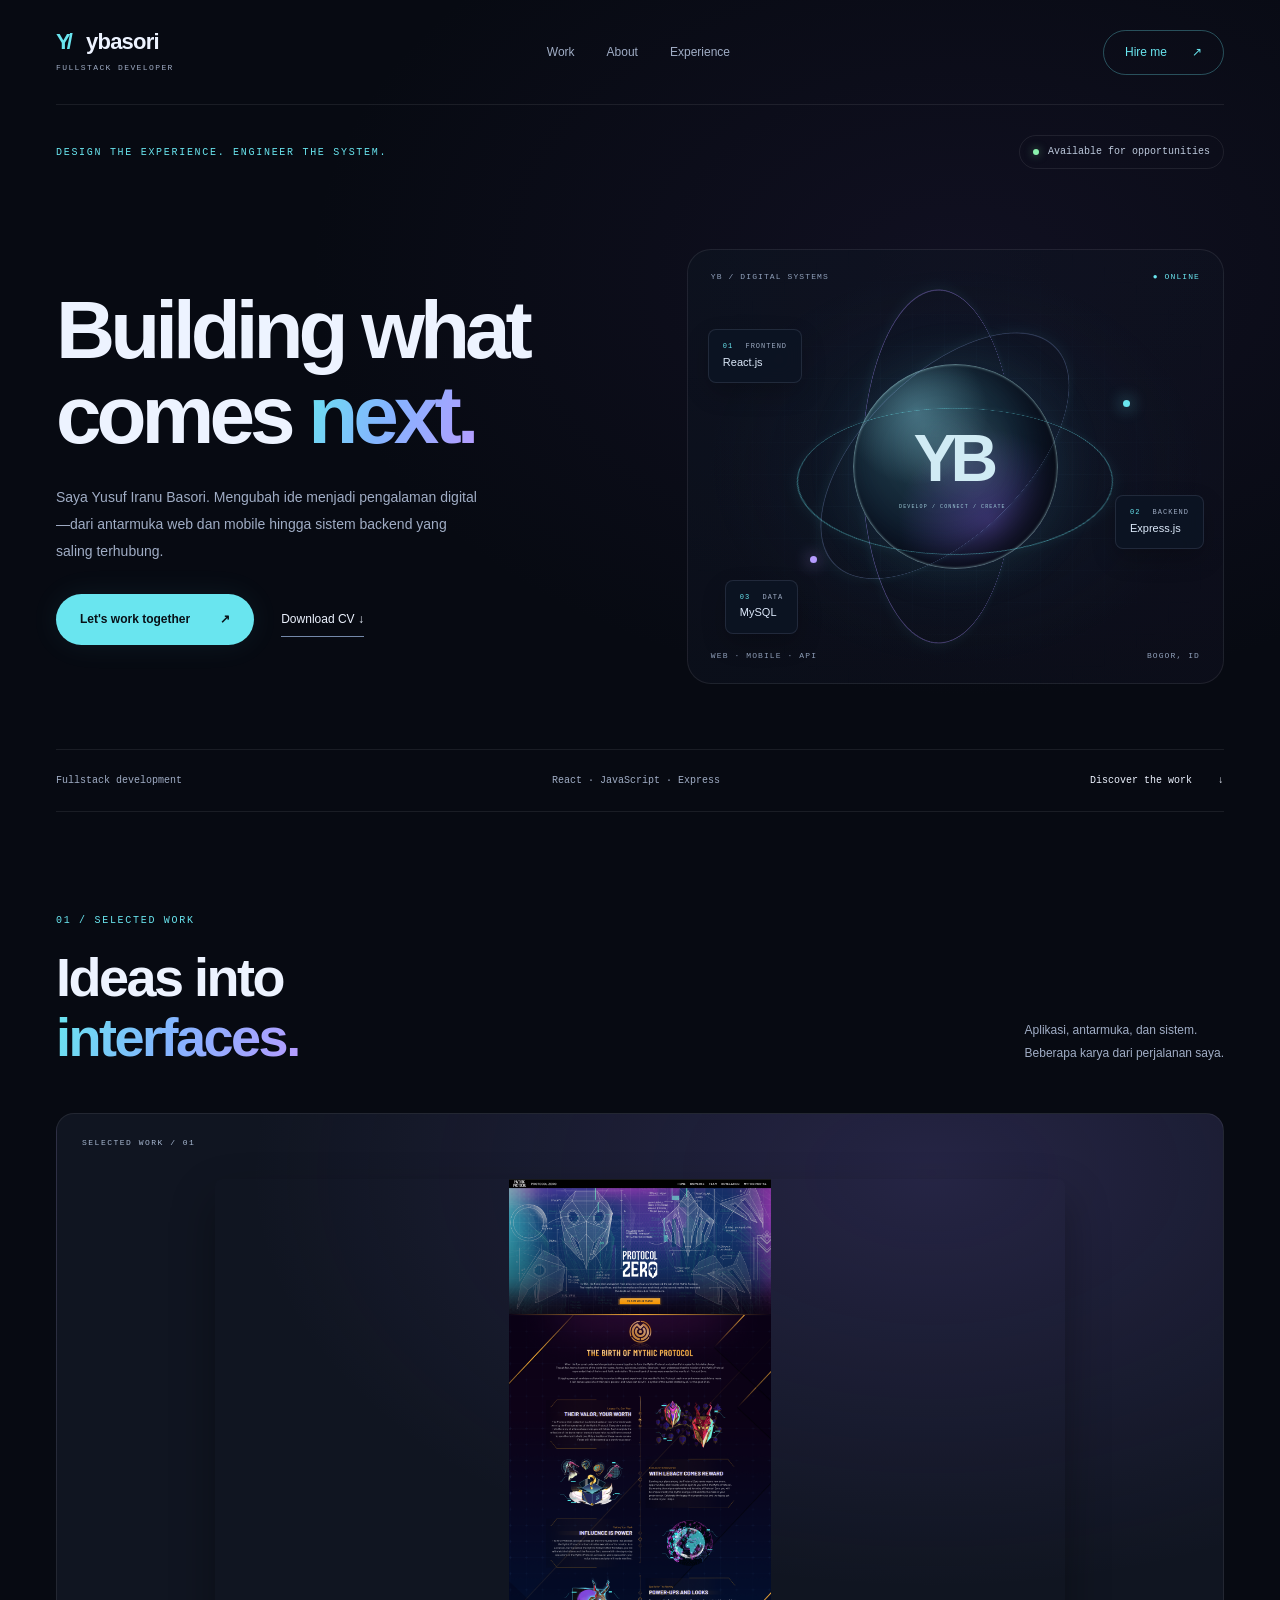
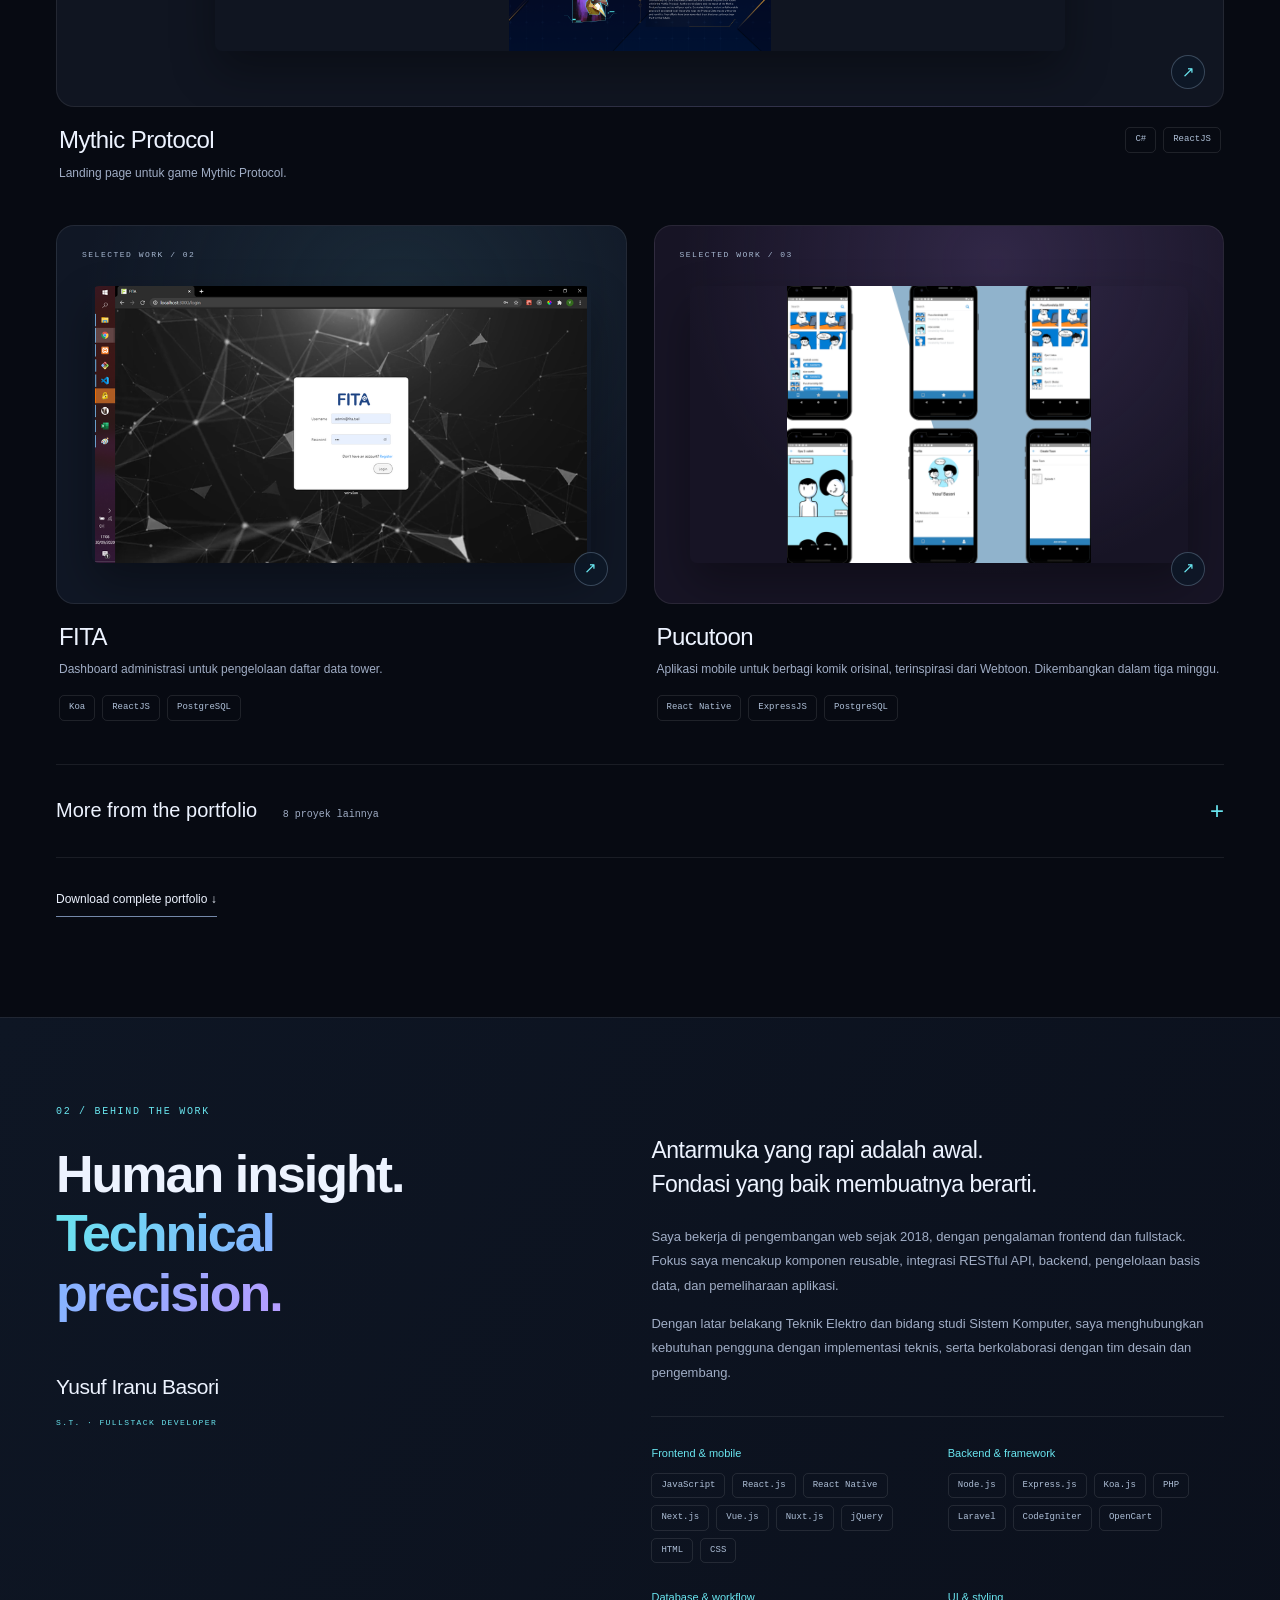
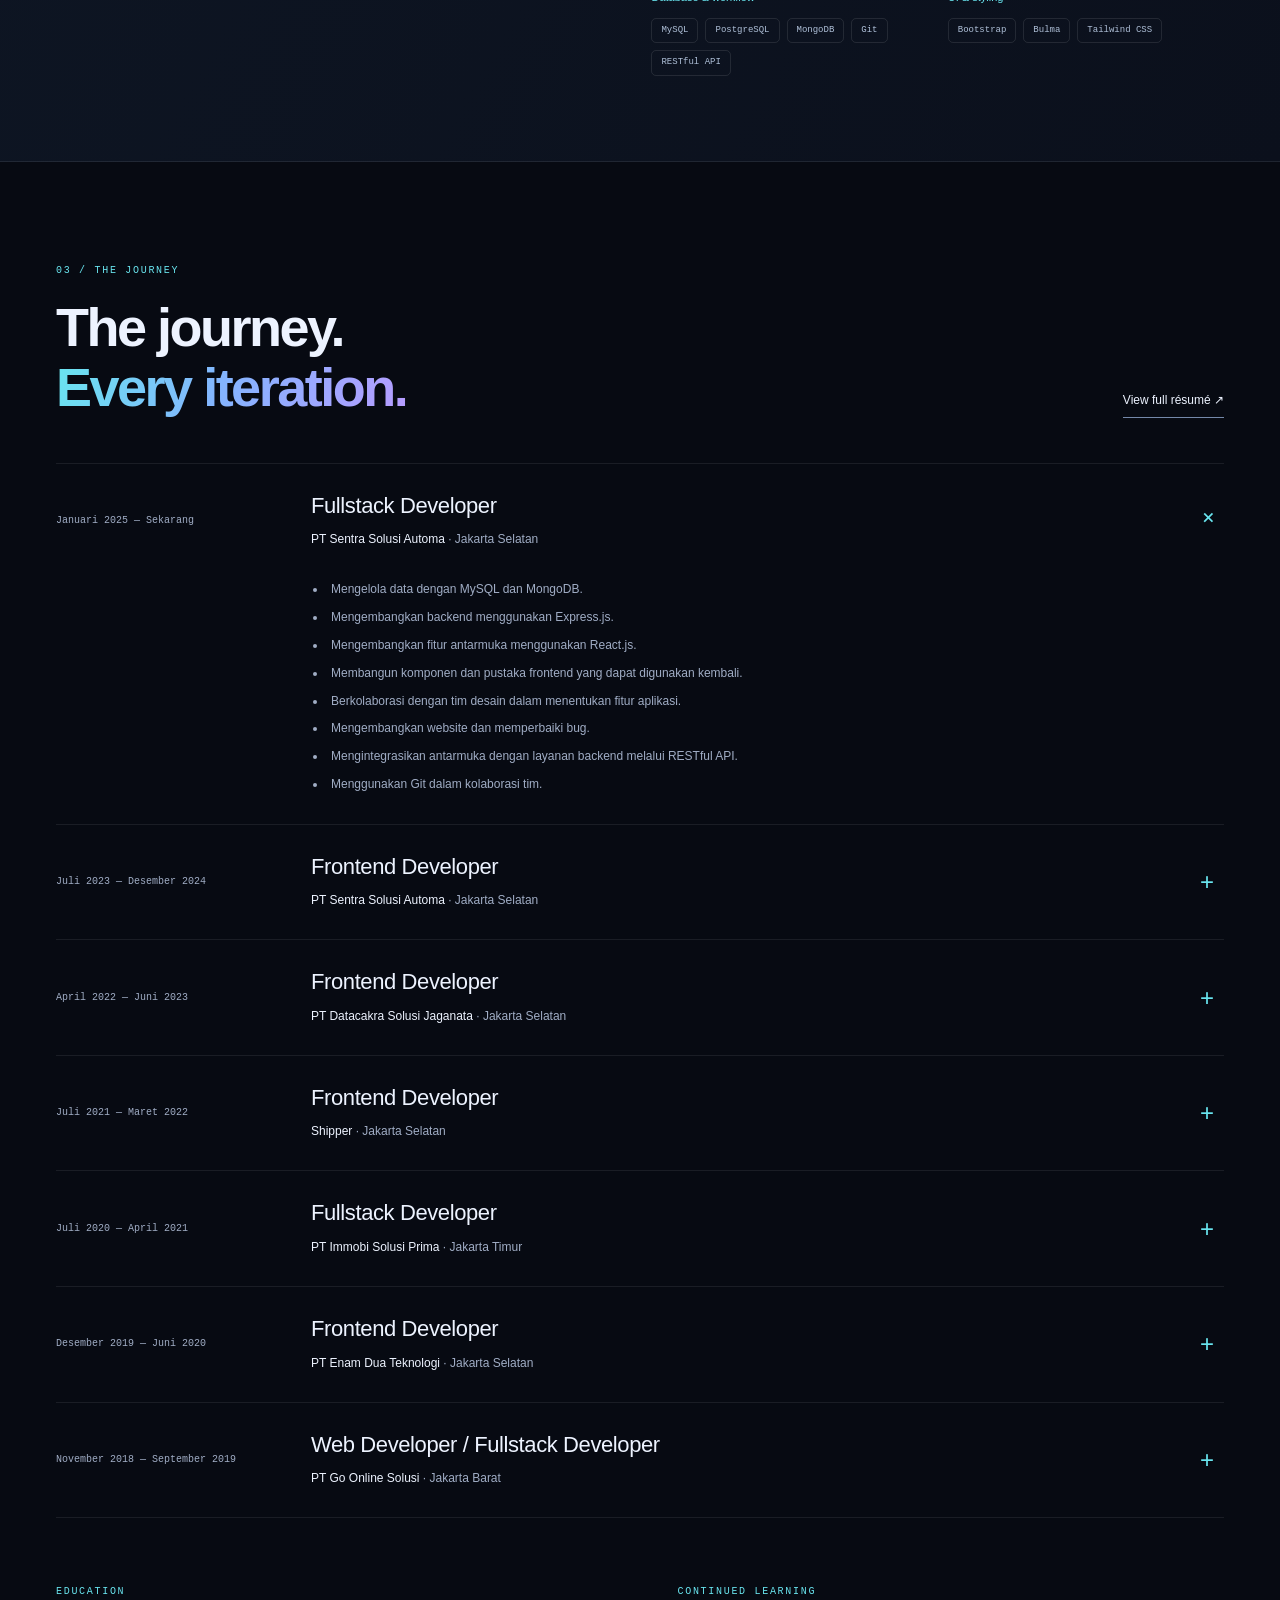
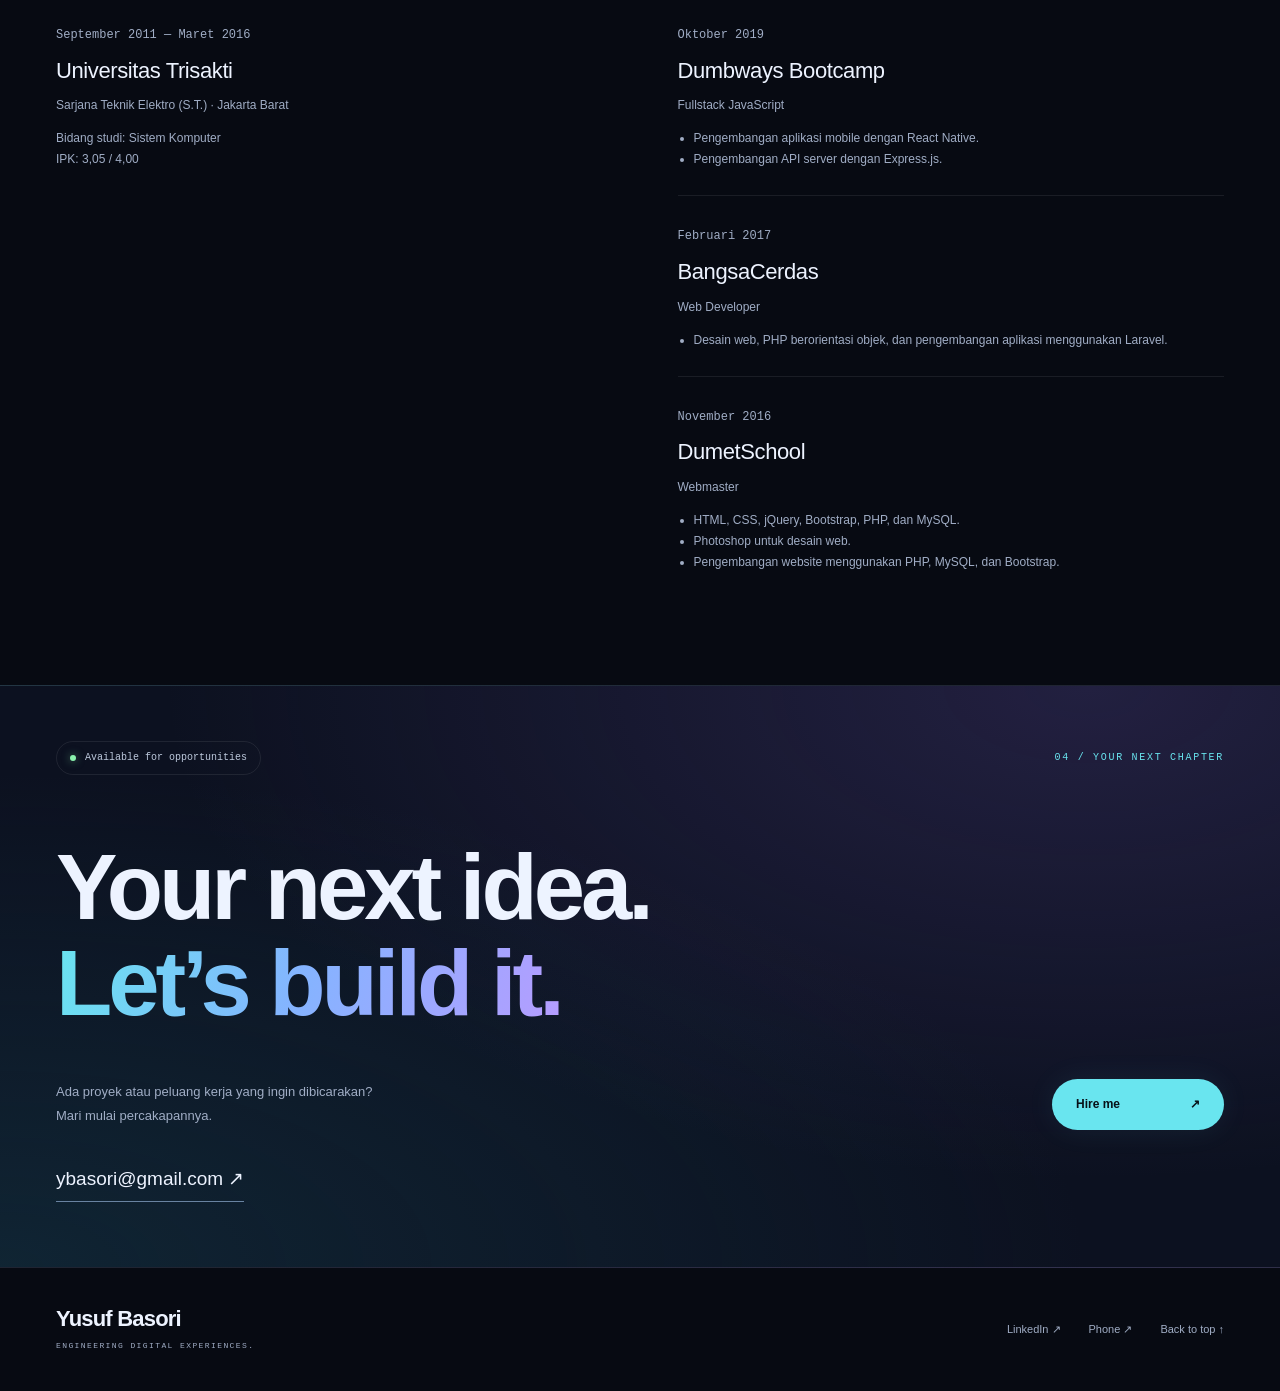
==== commit 408253b1: "fix" ====
--- a/index.html
+++ b/index.html
@@ -1,130 +1,5 @@
-<!doctype html>
-<html lang="id">
-<head>
-  <meta charset="utf-8">
-  <meta name="viewport" content="width=device-width, initial-scale=1">
-  <meta name="theme-color" content="#111512">
-  <meta name="description" content="Portofolio Yusuf: pengembangan aplikasi web dan mobile, dashboard, serta sistem informasi. Jelajahi 11 proyek dan unduh portofolio PDF.">
-  <title>Yusuf — Web &amp; Mobile Portfolio</title>
-  <link rel="icon" type="image/svg+xml" href="data:image/svg+xml,%3Csvg xmlns='http://www.w3.org/2000/svg' viewBox='0 0 32 32'%3E%3Crect width='32' height='32' rx='8' fill='%23c5f475'/%3E%3Cpath d='M8 7l8 11 8-11M16 18v8' fill='none' stroke='%23111512' stroke-width='4'/%3E%3C/svg%3E">
-  <link rel="stylesheet" href="style.css">
-</head>
-<body>
-  <a class="skip" href="#main">Lewati ke konten</a>
-  <header class="header wrap">
-    <a class="brand" href="#" aria-label="Yusuf, beranda"><span class="brand-mark">Y.</span> Yusuf<span class="brand-note"> / PORTFOLIO</span></a>
-    <nav aria-label="Navigasi utama"><a href="#work">Proyek</a><a href="#portfolio">Portofolio PDF <span aria-hidden="true">↗</span></a></nav>
-  </header>
-  <main id="main">
-    <section class="hero wrap" aria-labelledby="hero-title">
-      <div class="hero-copy"><p class="eyebrow">WEB &amp; MOBILE DEVELOPMENT</p>
-        <h1 id="hero-title">Dari ide.<br>Menjadi <em>aplikasi.</em></h1>
-        <p class="intro">Saya Yusuf. Berikut kumpulan proyek web dan mobile—mulai dari landing page, dashboard, hingga sistem informasi.</p>
-        <div class="actions"><a class="button primary" href="#work">Jelajahi proyek <span aria-hidden="true">↓</span></a><a class="text-link" href="assets/Yusuf-Portfolio.pdf" download>Unduh PDF <span aria-hidden="true">↘</span></a></div>
-        <div class="hero-foot"><span>11 proyek</span><span>Web &amp; mobile</span><span>Frontend &amp; backend</span></div>
-      </div>
-      <a class="hero-feature" href="#project-1" aria-label="Jelajahi proyek Mythic Protocol">
-        <div class="feature-top"><span>PROJECT SPOTLIGHT</span><span>01 / 11</span></div>
-        <img src="assets/project-01.png" alt="Landing page game Mythic Protocol" width="807" height="381" fetchpriority="high">
-        <div class="feature-bottom"><div><p>LANDING PAGE</p><h2>Mythic Protocol</h2></div><span class="round-arrow" aria-hidden="true">↗</span></div>
-      </a>
-    </section>
-    <section class="work wrap" id="work" aria-labelledby="work-title">
-      <div class="section-heading"><div><p class="eyebrow">PORTOFOLIO PROYEK</p><h2 id="work-title">Karya &amp; implementasi<span>.</span></h2></div><p>11 proyek / Web &amp; Mobile</p></div>
-      <div class="projects"><article class="project" id="project-1">
-      <a class="project-image" href="assets/Yusuf-Portfolio.pdf#page=1" target="_blank" rel="noopener" aria-label="Lihat Mythic Protocol di PDF, tab baru">
-        <img src="assets/project-01.png" alt="Tampilan proyek Mythic Protocol" loading="lazy" width="807" height="454">
-        <span class="image-action" aria-hidden="true">Lihat di PDF ↗</span>
-      </a>
-      <div class="project-copy"><div class="project-meta"><span>Landing page</span><span>01</span></div>
-      <h3>Mythic Protocol</h3><p>Landing page untuk game Mythic Protocol.</p><div class="tags"><span>C#</span><span>ReactJS</span></div></div>
-    </article>
-<article class="project" id="project-2">
-      <a class="project-image" href="assets/Yusuf-Portfolio.pdf#page=2" target="_blank" rel="noopener" aria-label="Lihat Customer Relationship Management di PDF, tab baru">
-        <img src="assets/project-02.png" alt="Tampilan proyek Customer Relationship Management" loading="lazy" width="807" height="454">
-        <span class="image-action" aria-hidden="true">Lihat di PDF ↗</span>
-      </a>
-      <div class="project-copy"><div class="project-meta"><span>Business application</span><span>02</span></div>
-      <h3>Customer Relationship Management</h3><p>Aplikasi untuk mengelola interaksi perusahaan dengan pelanggan dan calon pelanggan.</p><div class="tags"><span>Laravel 5.4</span><span>MySQL</span></div></div>
-    </article>
-<article class="project" id="project-3">
-      <a class="project-image" href="assets/Yusuf-Portfolio.pdf#page=3" target="_blank" rel="noopener" aria-label="Lihat Roto-Rooter di PDF, tab baru">
-        <img src="assets/project-03.png" alt="Tampilan proyek Roto-Rooter" loading="lazy" width="807" height="454">
-        <span class="image-action" aria-hidden="true">Lihat di PDF ↗</span>
-      </a>
-      <div class="project-copy"><div class="project-meta"><span>Company dashboard</span><span>03</span></div>
-      <h3>Roto-Rooter</h3><p>Dashboard pengelolaan company profile Roto-Rooter.</p><div class="tags"><span>Laravel 5.4</span><span>MySQL</span></div></div>
-    </article>
-<article class="project" id="project-4">
-      <a class="project-image" href="assets/Yusuf-Portfolio.pdf#page=4" target="_blank" rel="noopener" aria-label="Lihat e-SILAKU di PDF, tab baru">
-        <img src="assets/project-04.png" alt="Tampilan proyek e-SILAKU" loading="lazy" width="807" height="454">
-        <span class="image-action" aria-hidden="true">Lihat di PDF ↗</span>
-      </a>
-      <div class="project-copy"><div class="project-meta"><span>Financial information system</span><span>04</span></div>
-      <h3>e-SILAKU</h3><p>Sistem Informasi Layanan Keuangan Terpadu yang mendukung tata kelola, pelaksanaan SOP, e-Government, dan akuntabilitas kinerja keuangan.</p><div class="tags"><span>Laravel 5.4</span><span>MySQL</span></div></div>
-    </article>
-<article class="project" id="project-5">
-      <a class="project-image" href="assets/Yusuf-Portfolio.pdf#page=5" target="_blank" rel="noopener" aria-label="Lihat IRSMS Korlantas Polri di PDF, tab baru">
-        <img src="assets/project-05.png" alt="Tampilan proyek IRSMS Korlantas Polri" loading="lazy" width="807" height="454">
-        <span class="image-action" aria-hidden="true">Lihat di PDF ↗</span>
-      </a>
-      <div class="project-copy"><div class="project-meta"><span>Road safety management</span><span>05</span></div>
-      <h3>IRSMS Korlantas Polri</h3><p>Integrated Road Safety Management System untuk pendataan kecelakaan lalu lintas.</p><div class="tags"><span>Laravel 5.4</span><span>PostgreSQL</span></div></div>
-    </article>
-<article class="project" id="project-6">
-      <a class="project-image" href="assets/Yusuf-Portfolio.pdf#page=6" target="_blank" rel="noopener" aria-label="Lihat Hoobex – Travel di PDF, tab baru">
-        <img src="assets/project-06.png" alt="Tampilan proyek Hoobex – Travel" loading="lazy" width="807" height="454">
-        <span class="image-action" aria-hidden="true">Lihat di PDF ↗</span>
-      </a>
-      <div class="project-copy"><div class="project-meta"><span>Travel social platform</span><span>06</span></div>
-      <h3>Hoobex – Travel</h3><p>Aplikasi media sosial untuk traveler.</p><div class="tags"><span>Laravel 5.4</span><span>Angular 4</span><span>MongoDB</span></div></div>
-    </article>
-<article class="project" id="project-7">
-      <a class="project-image" href="assets/Yusuf-Portfolio.pdf#page=7" target="_blank" rel="noopener" aria-label="Lihat Djurnee di PDF, tab baru">
-        <img src="assets/project-07.png" alt="Tampilan proyek Djurnee" loading="lazy" width="807" height="454">
-        <span class="image-action" aria-hidden="true">Lihat di PDF ↗</span>
-      </a>
-      <div class="project-copy"><div class="project-meta"><span>Travel application</span><span>07</span></div>
-      <h3>Djurnee</h3><p>Aplikasi untuk penugasan perjalanan bagi traveler.</p><div class="tags"><span>Laravel 5.4</span><span>ReactJS</span><span>PostgreSQL</span></div></div>
-    </article>
-<article class="project" id="project-8">
-      <a class="project-image" href="assets/Yusuf-Portfolio.pdf#page=8" target="_blank" rel="noopener" aria-label="Lihat FITA di PDF, tab baru">
-        <img src="assets/project-08.png" alt="Tampilan proyek FITA" loading="lazy" width="807" height="454">
-        <span class="image-action" aria-hidden="true">Lihat di PDF ↗</span>
-      </a>
-      <div class="project-copy"><div class="project-meta"><span>Admin dashboard</span><span>08</span></div>
-      <h3>FITA</h3><p>Dashboard administrasi untuk pengelolaan daftar data tower.</p><div class="tags"><span>Koa</span><span>ReactJS</span><span>PostgreSQL</span></div></div>
-    </article>
-<article class="project" id="project-9">
-      <a class="project-image" href="assets/Yusuf-Portfolio.pdf#page=9" target="_blank" rel="noopener" aria-label="Lihat Wiratamaniaga di PDF, tab baru">
-        <img src="assets/project-09.png" alt="Tampilan proyek Wiratamaniaga" loading="lazy" width="807" height="454">
-        <span class="image-action" aria-hidden="true">Lihat di PDF ↗</span>
-      </a>
-      <div class="project-copy"><div class="project-meta"><span>Inventory application</span><span>09</span></div>
-      <h3>Wiratamaniaga</h3><p>Aplikasi untuk pencatatan barang masuk dan barang keluar.</p><div class="tags"><span>Laravel 5.4</span><span>PostgreSQL</span></div></div>
-    </article>
-<article class="project" id="project-10">
-      <a class="project-image" href="assets/Yusuf-Portfolio.pdf#page=10" target="_blank" rel="noopener" aria-label="Lihat Pucutoon di PDF, tab baru">
-        <img src="assets/project-10.png" alt="Tampilan proyek Pucutoon" loading="lazy" width="807" height="454">
-        <span class="image-action" aria-hidden="true">Lihat di PDF ↗</span>
-      </a>
-      <div class="project-copy"><div class="project-meta"><span>Mobile application</span><span>10</span></div>
-      <h3>Pucutoon</h3><p>Aplikasi mobile untuk berbagi komik orisinal, terinspirasi dari Webtoon. Dikembangkan dalam tiga minggu.</p><div class="tags"><span>React Native</span><span>ExpressJS</span><span>PostgreSQL</span></div></div>
-    </article>
-<article class="project" id="project-11">
-      <a class="project-image" href="assets/Yusuf-Portfolio.pdf#page=11" target="_blank" rel="noopener" aria-label="Lihat Waterfall Room di PDF, tab baru">
-        <img src="assets/project-11.png" alt="Tampilan proyek Waterfall Room" loading="lazy" width="807" height="454">
-        <span class="image-action" aria-hidden="true">Lihat di PDF ↗</span>
-      </a>
-      <div class="project-copy"><div class="project-meta"><span>Mobile application</span><span>11</span></div>
-      <h3>Waterfall Room</h3><p>Aplikasi mobile bagi administrator untuk mengelola ruangan dan pelanggan. Dikembangkan dalam lima hari.</p><div class="tags"><span>React Native</span><span>ExpressJS</span><span>PostgreSQL</span></div></div>
-    </article></div>
-    </section>
-    <section class="pdf-section wrap" id="portfolio" aria-labelledby="pdf-title">
-      <div class="pdf-box"><div><p class="eyebrow">PORTOFOLIO LENGKAP</p><h2 id="pdf-title">Semua proyek.<br>Satu dokumen.</h2><p>Lihat screenshot dan detail teknologi pada dokumen portofolio asli.</p></div>
-      <div class="pdf-actions"><a class="button dark" href="assets/Yusuf-Portfolio.pdf" target="_blank" rel="noopener">Lihat PDF <span aria-hidden="true">↗</span></a><a class="download-link" href="assets/Yusuf-Portfolio.pdf" download>Unduh portofolio ↓</a><span>PDF · 11 halaman · 4,1 MB</span></div></div>
-    </section>
-  </main>
-  <footer class="footer wrap"><a class="brand" href="#">Yusuf<span class="brand-note"> / PORTFOLIO</span></a><a href="#">Kembali ke atas ↑</a></footer>
-</body>
-</html>
+<!doctype html><html lang="id"><head><meta charset="utf-8"><meta name="viewport" content="width=device-width,initial-scale=1"><meta name="theme-color" content="#070a12"><meta name="description" content="Yusuf Iranu Basori, Fullstack Developer di Bogor. Portofolio web dan mobile, pengalaman profesional, dan CV lengkap. Available for opportunities."><title>Yusuf Iranu Basori — Digital Experiences</title><link rel="stylesheet" href="style.css"><link rel="icon" type="image/svg+xml" href="data:image/svg+xml,%3Csvg xmlns='http://www.w3.org/2000/svg' viewBox='0 0 64 64'%3E%3Crect width='64' height='64' fill='%23070a12'/%3E%3Ctext x='12' y='46' fill='%2369e5ef' font-size='42' font-family='Arial'%3Eyb%3C/text%3E%3C/svg%3E"></head><body><a class="skip" href="#main">Lewati ke konten</a><header class="header wrap"><a class="wordmark" href="#" aria-label="Yusuf Basori, beranda"><span class="brand-symbol" aria-hidden="true">Y/</span> ybasori<span>FULLSTACK DEVELOPER</span></a><nav aria-label="Navigasi utama"><a href="#work">Work</a><a href="#about">About</a><a href="#experience">Experience</a></nav><a class="nav-hire" href="mailto:ybasori@gmail.com?subject=Let%27s%20work%20together">Hire me <span aria-hidden="true">↗</span></a></header><main id="main"><section class="hero wrap"><div class="hero-top"><span class="eyebrow">DESIGN THE EXPERIENCE. ENGINEER THE SYSTEM.</span><span class="availability"><i aria-hidden="true"></i> Available for opportunities</span></div><div class="hero-layout"><div class="hero-copy"><h1>Building what<br>comes <em>next.</em></h1><p class="hero-intro">Saya Yusuf Iranu Basori. Mengubah ide menjadi pengalaman digital—dari antarmuka web dan mobile hingga sistem backend yang saling terhubung.</p><div class="actions"><a class="button" href="mailto:ybasori@gmail.com?subject=Let%27s%20work%20together">Let's work together <span aria-hidden="true">↗</span></a><a class="underlink" href="assets/Yusuf-Iranu-Basori-CV.pdf" download>Download CV ↓</a></div></div><div class="hero-art" aria-label="Visual orbit teknologi frontend, backend, dan data"><div class="art-top"><span>YB / DIGITAL SYSTEMS</span><span class="signal">● ONLINE</span></div><div class="orbital" aria-hidden="true"><div class="orbit orbit-one"></div><div class="orbit orbit-two"></div><div class="orbit orbit-three"></div><div class="sphere"><span>YB<span>DEVELOP / CONNECT / CREATE</span></span></div><div class="satellite s-one"></div><div class="satellite s-two"></div></div><div class="tech-label label-one"><span>01</span> FRONTEND <b>React.js</b></div><div class="tech-label label-two"><span>02</span> BACKEND <b>Express.js</b></div><div class="tech-label label-three"><span>03</span> DATA <b>MySQL</b></div><div class="art-bottom"><span>WEB · MOBILE · API</span><span>BOGOR, ID</span></div></div></div><div class="hero-bottom"><span>Fullstack development</span><span>React · JavaScript · Express</span><a href="#work">Discover the work <span aria-hidden="true">↓</span></a></div></section>
+<section class="work wrap section" id="work"><div class="section-head"><div><p class="eyebrow">01 / SELECTED WORK</p><h2>Ideas into<br><em>interfaces.</em></h2></div><p>Aplikasi, antarmuka, dan sistem.<br>Beberapa karya dari perjalanan saya.</p></div><div class="selected-grid"><article class="project feature-0" id="project-1"><a class="image-stage" href="assets/Yusuf-Portfolio.pdf#page=1" target="_blank" rel="noopener" aria-label="Lihat detail Mythic Protocol"><span class="image-label">SELECTED WORK / 01</span><img src="assets/project-01.png" alt="Tampilan proyek Mythic Protocol" width="807" height="454" loading="lazy"><span class="project-open" aria-hidden="true">↗</span></a><div class="project-caption"><div><h3>Mythic Protocol</h3><p>Landing page untuk game Mythic Protocol.</p></div><div class="tags"><span>C#</span><span>ReactJS</span></div></div></article><article class="project feature-1" id="project-8"><a class="image-stage" href="assets/Yusuf-Portfolio.pdf#page=8" target="_blank" rel="noopener" aria-label="Lihat detail FITA"><span class="image-label">SELECTED WORK / 02</span><img src="assets/project-08.png" alt="Tampilan proyek FITA" width="807" height="454" loading="lazy"><span class="project-open" aria-hidden="true">↗</span></a><div class="project-caption"><div><h3>FITA</h3><p>Dashboard administrasi untuk pengelolaan daftar data tower.</p></div><div class="tags"><span>Koa</span><span>ReactJS</span><span>PostgreSQL</span></div></div></article><article class="project feature-2" id="project-10"><a class="image-stage" href="assets/Yusuf-Portfolio.pdf#page=10" target="_blank" rel="noopener" aria-label="Lihat detail Pucutoon"><span class="image-label">SELECTED WORK / 03</span><img src="assets/project-10.png" alt="Tampilan proyek Pucutoon" width="807" height="454" loading="lazy"><span class="project-open" aria-hidden="true">↗</span></a><div class="project-caption"><div><h3>Pucutoon</h3><p>Aplikasi mobile untuk berbagi komik orisinal, terinspirasi dari Webtoon. Dikembangkan dalam tiga minggu.</p></div><div class="tags"><span>React Native</span><span>ExpressJS</span><span>PostgreSQL</span></div></div></article></div><details class="archive"><summary><span>More from the portfolio <small>8 proyek lainnya</small></span><span class="expand" aria-hidden="true">+</span></summary><a class="archive-row" id="project-2" href="assets/Yusuf-Portfolio.pdf#page=2" target="_blank" rel="noopener"><span class="index">02</span><div><h3>Customer Relationship Management</h3><p>Aplikasi untuk mengelola interaksi perusahaan dengan pelanggan dan calon pelanggan.</p></div><div class="tags"><span>Laravel 5.4</span><span>MySQL</span></div><span aria-hidden="true">↗</span></a><a class="archive-row" id="project-3" href="assets/Yusuf-Portfolio.pdf#page=3" target="_blank" rel="noopener"><span class="index">03</span><div><h3>Roto-Rooter</h3><p>Dashboard pengelolaan company profile Roto-Rooter.</p></div><div class="tags"><span>Laravel 5.4</span><span>MySQL</span></div><span aria-hidden="true">↗</span></a><a class="archive-row" id="project-4" href="assets/Yusuf-Portfolio.pdf#page=4" target="_blank" rel="noopener"><span class="index">04</span><div><h3>e-SILAKU</h3><p>Sistem Informasi Layanan Keuangan Terpadu yang mendukung tata kelola, pelaksanaan SOP, e-Government, dan akuntabilitas kinerja keuangan.</p></div><div class="tags"><span>Laravel 5.4</span><span>MySQL</span></div><span aria-hidden="true">↗</span></a><a class="archive-row" id="project-5" href="assets/Yusuf-Portfolio.pdf#page=5" target="_blank" rel="noopener"><span class="index">05</span><div><h3>IRSMS Korlantas Polri</h3><p>Integrated Road Safety Management System untuk pendataan kecelakaan lalu lintas.</p></div><div class="tags"><span>Laravel 5.4</span><span>PostgreSQL</span></div><span aria-hidden="true">↗</span></a><a class="archive-row" id="project-6" href="assets/Yusuf-Portfolio.pdf#page=6" target="_blank" rel="noopener"><span class="index">06</span><div><h3>Hoobex – Travel</h3><p>Aplikasi media sosial untuk traveler.</p></div><div class="tags"><span>Laravel 5.4</span><span>Angular 4</span><span>MongoDB</span></div><span aria-hidden="true">↗</span></a><a class="archive-row" id="project-7" href="assets/Yusuf-Portfolio.pdf#page=7" target="_blank" rel="noopener"><span class="index">07</span><div><h3>Djurnee</h3><p>Aplikasi untuk penugasan perjalanan bagi traveler.</p></div><div class="tags"><span>Laravel 5.4</span><span>ReactJS</span><span>PostgreSQL</span></div><span aria-hidden="true">↗</span></a><a class="archive-row" id="project-9" href="assets/Yusuf-Portfolio.pdf#page=9" target="_blank" rel="noopener"><span class="index">09</span><div><h3>Wiratamaniaga</h3><p>Aplikasi untuk pencatatan barang masuk dan barang keluar.</p></div><div class="tags"><span>Laravel 5.4</span><span>PostgreSQL</span></div><span aria-hidden="true">↗</span></a><a class="archive-row" id="project-11" href="assets/Yusuf-Portfolio.pdf#page=11" target="_blank" rel="noopener"><span class="index">11</span><div><h3>Waterfall Room</h3><p>Aplikasi mobile bagi administrator untuk mengelola ruangan dan pelanggan. Dikembangkan dalam lima hari.</p></div><div class="tags"><span>React Native</span><span>ExpressJS</span><span>PostgreSQL</span></div><span aria-hidden="true">↗</span></a></details><a class="underlink portfolio-download" href="assets/Yusuf-Portfolio.pdf" download>Download complete portfolio ↓</a></section>
+<section class="about" id="about"><div class="wrap about-grid"><div><p class="eyebrow">02 / BEHIND THE WORK</p><h2>Human insight.<br><em>Technical<br>precision.</em></h2><div class="about-signature">Yusuf Iranu Basori<span>S.T. · FULLSTACK DEVELOPER</span></div></div><div class="about-copy"><p class="lead">Antarmuka yang rapi adalah awal.<br>Fondasi yang baik membuatnya berarti.</p><p>Saya bekerja di pengembangan web sejak 2018, dengan pengalaman frontend dan fullstack. Fokus saya mencakup komponen reusable, integrasi RESTful API, backend, pengelolaan basis data, dan pemeliharaan aplikasi.</p><p>Dengan latar belakang Teknik Elektro dan bidang studi Sistem Komputer, saya menghubungkan kebutuhan pengguna dengan implementasi teknis, serta berkolaborasi dengan tim desain dan pengembang.</p><div class="skill-grid"><div class="skill-group"><h3>Frontend & mobile</h3><div class="tags"><span>JavaScript</span><span>React.js</span><span>React Native</span><span>Next.js</span><span>Vue.js</span><span>Nuxt.js</span><span>jQuery</span><span>HTML</span><span>CSS</span></div></div><div class="skill-group"><h3>Backend & framework</h3><div class="tags"><span>Node.js</span><span>Express.js</span><span>Koa.js</span><span>PHP</span><span>Laravel</span><span>CodeIgniter</span><span>OpenCart</span></div></div><div class="skill-group"><h3>Database & workflow</h3><div class="tags"><span>MySQL</span><span>PostgreSQL</span><span>MongoDB</span><span>Git</span><span>RESTful API</span></div></div><div class="skill-group"><h3>UI & styling</h3><div class="tags"><span>Bootstrap</span><span>Bulma</span><span>Tailwind CSS</span></div></div></div></div></div></section>
+<section class="section wrap" id="experience"><div class="section-head"><div><p class="eyebrow">03 / THE JOURNEY</p><h2>The journey.<br><em>Every iteration.</em></h2></div><a class="underlink" href="assets/Yusuf-Iranu-Basori-CV.pdf" target="_blank" rel="noopener">View full résumé ↗</a></div><div class="careers"><details class="career" open><summary><span class="career-date">Januari 2025 — Sekarang</span><span class="career-info"><strong>Fullstack Developer</strong><span>PT Sentra Solusi Automa <span>· Jakarta Selatan</span></span></span><span class="expand" aria-hidden="true">+</span></summary><div class="career-detail"><ul><li>Mengelola data dengan MySQL dan MongoDB.</li><li>Mengembangkan backend menggunakan Express.js.</li><li>Mengembangkan fitur antarmuka menggunakan React.js.</li><li>Membangun komponen dan pustaka frontend yang dapat digunakan kembali.</li><li>Berkolaborasi dengan tim desain dalam menentukan fitur aplikasi.</li><li>Mengembangkan website dan memperbaiki bug.</li><li>Mengintegrasikan antarmuka dengan layanan backend melalui RESTful API.</li><li>Menggunakan Git dalam kolaborasi tim.</li></ul></div></details><details class="career" ><summary><span class="career-date">Juli 2023 — Desember 2024</span><span class="career-info"><strong>Frontend Developer</strong><span>PT Sentra Solusi Automa <span>· Jakarta Selatan</span></span></span><span class="expand" aria-hidden="true">+</span></summary><div class="career-detail"><ul><li>Mengembangkan fitur antarmuka menggunakan React.js.</li><li>Membangun komponen dan pustaka frontend yang dapat digunakan kembali.</li><li>Berkolaborasi dengan tim desain dalam menentukan fitur aplikasi.</li><li>Mengembangkan website dan memperbaiki bug.</li><li>Mengintegrasikan antarmuka dengan layanan backend melalui RESTful API.</li><li>Menggunakan Git dalam kolaborasi tim.</li></ul></div></details><details class="career" ><summary><span class="career-date">April 2022 — Juni 2023</span><span class="career-info"><strong>Frontend Developer</strong><span>PT Datacakra Solusi Jaganata <span>· Jakarta Selatan</span></span></span><span class="expand" aria-hidden="true">+</span></summary><div class="career-detail"><ul><li>Mengembangkan fitur antarmuka menggunakan React.js.</li><li>Membangun komponen dan pustaka frontend yang dapat digunakan kembali.</li><li>Berkolaborasi dengan tim desain dalam menentukan fitur aplikasi.</li><li>Mengembangkan website dan memperbaiki bug.</li><li>Mengintegrasikan antarmuka dengan layanan backend melalui RESTful API.</li><li>Menggunakan Git dalam kolaborasi tim.</li></ul></div></details><details class="career" ><summary><span class="career-date">Juli 2021 — Maret 2022</span><span class="career-info"><strong>Frontend Developer</strong><span>Shipper <span>· Jakarta Selatan</span></span></span><span class="expand" aria-hidden="true">+</span></summary><div class="career-detail"><ul><li>Mengembangkan fitur antarmuka menggunakan React.js.</li><li>Membangun komponen dan pustaka frontend yang dapat digunakan kembali.</li><li>Berkolaborasi dengan tim desain dalam menentukan fitur aplikasi.</li><li>Mengembangkan website dan memperbaiki bug.</li><li>Mengintegrasikan antarmuka dengan layanan backend melalui RESTful API.</li><li>Menggunakan Git dalam kolaborasi tim.</li></ul></div></details><details class="career" ><summary><span class="career-date">Juli 2020 — April 2021</span><span class="career-info"><strong>Fullstack Developer</strong><span>PT Immobi Solusi Prima <span>· Jakarta Timur</span></span></span><span class="expand" aria-hidden="true">+</span></summary><div class="career-detail"><ul><li>Mengembangkan dan melakukan debugging website klien.</li><li>Menggunakan JavaScript serta React.js untuk pengembangan aplikasi.</li><li>Menggunakan PostgreSQL sebagai basis data relasional.</li><li>Mengembangkan backend menggunakan Express.js dan Koa.js.</li></ul></div></details><details class="career" ><summary><span class="career-date">Desember 2019 — Juni 2020</span><span class="career-info"><strong>Frontend Developer</strong><span>PT Enam Dua Teknologi <span>· Jakarta Selatan</span></span></span><span class="expand" aria-hidden="true">+</span></summary><div class="career-detail"><ul><li>Mengembangkan fitur antarmuka menggunakan React.js.</li><li>Membangun komponen dan pustaka frontend yang dapat digunakan kembali.</li><li>Berkolaborasi dengan tim desain dalam menentukan fitur aplikasi.</li><li>Mengembangkan website dan memperbaiki bug.</li><li>Mengintegrasikan antarmuka dengan layanan backend melalui RESTful API.</li><li>Menggunakan Git dalam kolaborasi tim.</li></ul></div></details><details class="career" ><summary><span class="career-date">November 2018 — September 2019</span><span class="career-info"><strong>Web Developer / Fullstack Developer</strong><span>PT Go Online Solusi <span>· Jakarta Barat</span></span></span><span class="expand" aria-hidden="true">+</span></summary><div class="career-detail"><ul><li>Mengembangkan dan melakukan debugging website klien.</li><li>Menggunakan PHP dan JavaScript.</li><li>Menggunakan MySQL sebagai basis data relasional.</li><li>Mengembangkan website menggunakan CodeIgniter, OpenCart, dan jQuery.</li></ul></div></details></div><div class="education-grid"><div><p class="eyebrow">EDUCATION</p><article class="education"><p class="career-date">September 2011 — Maret 2016</p><div><h3>Universitas Trisakti</h3><p class="employer">Sarjana Teknik Elektro (S.T.) · Jakarta Barat</p><p>Bidang studi: Sistem Komputer<br>IPK: 3,05 / 4,00</p></div></article></div><div><p class="eyebrow">CONTINUED LEARNING</p><article class="training"><p class="career-date">Oktober 2019</p><h3>Dumbways Bootcamp</h3><p class="employer">Fullstack JavaScript</p><ul><li>Pengembangan aplikasi mobile dengan React Native.</li><li>Pengembangan API server dengan Express.js.</li></ul></article><article class="training"><p class="career-date">Februari 2017</p><h3>BangsaCerdas</h3><p class="employer">Web Developer</p><ul><li>Desain web, PHP berorientasi objek, dan pengembangan aplikasi menggunakan Laravel.</li></ul></article><article class="training"><p class="career-date">November 2016</p><h3>DumetSchool</h3><p class="employer">Webmaster</p><ul><li>HTML, CSS, jQuery, Bootstrap, PHP, dan MySQL.</li><li>Photoshop untuk desain web.</li><li>Pengembangan website menggunakan PHP, MySQL, dan Bootstrap.</li></ul></article></div></div></section>
+<section class="contact" id="contact"><div class="wrap"><div class="contact-top"><span class="availability"><i aria-hidden="true"></i> Available for opportunities</span><span class="eyebrow">04 / YOUR NEXT CHAPTER</span></div><h2>Your next idea.<br><em>Let’s build it.</em></h2><div class="contact-bottom"><p>Ada proyek atau peluang kerja yang ingin dibicarakan?<br>Mari mulai percakapannya.</p><a class="button light" href="mailto:ybasori@gmail.com?subject=Let%27s%20work%20together">Hire me <span aria-hidden="true">↗</span></a></div><a class="email" href="mailto:ybasori@gmail.com">ybasori@gmail.com ↗</a></div></section></main><footer class="wrap"><a class="wordmark" href="#">Yusuf Basori<span>ENGINEERING DIGITAL EXPERIENCES.</span></a><div><a href="https://linkedin.com/in/ybasori" target="_blank" rel="noopener">LinkedIn ↗</a><a href="tel:+6287785291477">Phone ↗</a><a href="#">Back to top ↑</a></div></footer></body></html>
--- a/style.css
+++ b/style.css
@@ -1,3 +1,5 @@
-:root{color-scheme:dark;--bg:#111512;--panel:#1a201b;--text:#f4f7f1;--muted:#abb5aa;--line:#313c31;--lime:#c5f475}
-*{box-sizing:border-box}html{scroll-behavior:smooth;scroll-padding-top:30px}body{margin:0;background:var(--bg);color:var(--text);font-family:Arial,Helvetica,sans-serif;font-size:16px;line-height:1.6}a{color:inherit;text-decoration:none}img{display:block;max-width:100%;height:auto}button,a{-webkit-tap-highlight-color:transparent}a:focus-visible{outline:3px solid var(--lime);outline-offset:6px}::selection{background:var(--lime);color:var(--bg)}.wrap{width:min(1240px,calc(100% - 96px));margin-inline:auto}.skip{position:absolute;top:-100px;left:20px;padding:12px;background:var(--lime);color:var(--bg);z-index:10}.skip:focus{top:12px}.header{min-height:100px;display:flex;align-items:center;justify-content:space-between;gap:24px;border-bottom:1px solid var(--line)}.brand{display:flex;align-items:center;gap:12px;font-size:21px;font-weight:700}.brand-mark{display:grid;place-items:center;background:var(--lime);color:var(--bg);width:38px;height:38px;border-radius:8px;font-size:24px}.brand-note{font-size:12px;letter-spacing:1.5px;color:var(--muted);font-weight:400}.header nav{display:flex;gap:34px;font-size:14px}.header nav a:hover,.text-link:hover,.footer>a:last-child:hover{color:var(--lime)}.hero{padding-block:96px 88px;display:grid;grid-template-columns:1.03fr 1fr;gap:70px;align-items:center}.eyebrow{font-size:12px;font-weight:700;letter-spacing:2px;margin:0 0 24px;color:var(--lime)}h1,h2,h3,p{overflow-wrap:break-word}h1{font-size:clamp(48px,5.5vw,76px);font-weight:500;letter-spacing:-3.5px;line-height:1.08;margin:0 0 28px}h1 em{font-style:normal;color:var(--lime)}.intro{max-width:460px;color:var(--muted);font-size:17px;line-height:1.8;margin:0 0 32px}.actions{display:flex;align-items:center;gap:30px;flex-wrap:wrap}.button{display:inline-flex;align-items:center;justify-content:space-between;gap:28px;padding:15px 22px;border-radius:6px;font-size:14px;font-weight:700;min-height:52px}.primary{background:var(--lime);color:#17210e}.primary:hover{background:#dbffa5}.text-link{font-size:14px;border-bottom:1px solid var(--line);padding-block:8px}.hero-foot{display:flex;flex-wrap:wrap;gap:8px 20px;margin-top:47px;color:var(--muted);font-size:12px}.hero-foot span+span{border-left:1px solid var(--line);padding-left:20px}.hero-feature{background:var(--panel);border:1px solid var(--line);border-radius:14px;overflow:hidden;transform:rotate(2deg);transition:transform .25s}.hero-feature:hover{transform:rotate(0deg)}.feature-top{display:flex;justify-content:space-between;padding:20px 24px;color:var(--muted);font-size:12px;letter-spacing:1px}.hero-feature>img{width:100%;aspect-ratio:1.8;object-fit:cover;object-position:top}.feature-bottom{display:flex;align-items:center;justify-content:space-between;padding:24px}.feature-bottom p{font-size:12px;letter-spacing:1.5px;color:var(--muted);margin:0 0 6px}.feature-bottom h2{font-size:24px;line-height:1.2;margin:0;font-weight:500}.round-arrow{display:grid;place-items:center;width:44px;height:44px;flex-shrink:0;border:1px solid #55614e;border-radius:50%;color:var(--lime);font-size:25px}.work{padding-top:36px;border-top:1px solid var(--line)}.section-heading{display:flex;justify-content:space-between;align-items:end;gap:20px;margin-bottom:38px}.section-heading .eyebrow{margin-bottom:12px}.section-heading h2{font-size:clamp(30px,3.3vw,44px);letter-spacing:-1.7px;line-height:1.2;font-weight:500;margin:0}.section-heading h2 span{color:var(--lime)}.section-heading>p{font-size:13px;color:var(--muted);margin:0 0 4px}.projects{display:grid;grid-template-columns:repeat(2,minmax(0,1fr));gap:48px 30px}.project{min-width:0}.project-image{display:block;position:relative;overflow:hidden;border-radius:9px;background:#242b25;border:1px solid var(--line)}.project-image img{width:100%;aspect-ratio:1.8;object-fit:contain;transition:transform .3s}.project-image:hover img{transform:scale(1.025)}.image-action{position:absolute;right:12px;bottom:12px;border:1px solid #53634e;background:#111512ed;border-radius:5px;padding:6px 12px;font-size:12px}.project-copy{padding:20px 2px 0}.project-meta{display:flex;justify-content:space-between;gap:16px;color:var(--muted);font-size:12px;letter-spacing:.8px;text-transform:uppercase}.project-meta span:last-child{color:var(--lime)}.project h3{font-size:25px;line-height:1.25;letter-spacing:-.6px;margin:10px 0}.project p{font-size:16px;color:var(--muted);margin:0 0 18px;max-width:540px}.tags{display:flex;gap:7px;flex-wrap:wrap}.tags span{border:1px solid var(--line);border-radius:4px;padding:4px 10px;color:#c2ccc0;font-size:12px}.pdf-section{padding-block:90px 65px}.pdf-box{background:var(--lime);color:#17210e;border-radius:12px;padding:48px 54px;display:flex;justify-content:space-between;gap:48px;align-items:center}.pdf-box .eyebrow{color:#354923;margin-bottom:18px}.pdf-box h2{font-size:42px;line-height:1.15;font-weight:500;letter-spacing:-1.5px;margin:0 0 18px}.pdf-box p:not(.eyebrow){font-size:16px;margin:0;max-width:460px;color:#334627}.pdf-actions{min-width:220px;display:flex;flex-direction:column;align-items:stretch;gap:15px;text-align:center}.dark{background:#17210e;color:#f4f7f1}.dark:hover{background:#304322}.download-link{font-size:14px;text-decoration:underline;text-underline-offset:5px;padding:7px}.pdf-actions>span{font-size:12px;color:#334627}.pdf-box a:focus-visible{outline-color:#17210e}.footer{display:flex;justify-content:space-between;align-items:center;gap:24px;border-top:1px solid var(--line);padding-block:30px 42px}.footer>a:last-child{font-size:14px;color:var(--muted)}
-@media(min-width:1500px){.hero{padding-block:110px}}@media(max-width:1000px){.wrap{width:calc(100% - 56px)}.hero{gap:32px;padding-block:65px}.hero-feature{transform:none}h1{font-size:56px}.hero-foot{gap:10px}.hero-foot span+span{padding-left:10px}.pdf-box{padding:36px}.header nav{gap:22px}}@media(max-width:700px){.wrap{width:calc(100% - 40px)}.header{min-height:82px;gap:12px}.brand{font-size:19px;gap:8px}.header .brand-note{display:none}.header nav{gap:20px;font-size:14px}.brand-mark{width:32px;height:32px;font-size:21px}.hero{grid-template-columns:1fr;padding-block:48px 52px;gap:40px}h1{font-size:clamp(44px,11.5vw,72px);letter-spacing:-2px}.hero .eyebrow{font-size:12px;margin-bottom:22px}.intro{font-size:16px}.hero-foot{margin-top:28px}.feature-top{padding:16px 20px}.feature-bottom{padding:20px}.section-heading{align-items:start;flex-direction:column;gap:14px;margin-bottom:26px}.projects{grid-template-columns:1fr;gap:38px}.project h3{font-size:24px}.project-copy{padding-top:16px}.pdf-section{padding-block:56px 36px}.pdf-box{flex-direction:column;align-items:stretch;gap:30px;padding:28px}.pdf-box h2{font-size:36px}.pdf-actions{min-width:0}.footer{align-items:start;gap:24px;flex-wrap:wrap}.footer .brand-note{font-size:11px}.actions{gap:22px}}@media(prefers-reduced-motion:reduce){html{scroll-behavior:auto}*{transition:none!important}}
+:root{color-scheme:dark;--bg:#070a12;--panel:#0e1422;--ink:#edf3ff;--muted:#a0adc5;--line:#ffffff14;--cyan:#69e5ef;--violet:#b69cff}*{box-sizing:border-box}html{scroll-behavior:smooth;scroll-padding-top:24px}body{margin:0;background:var(--bg);color:var(--ink);font:15px/1.75 Arial,Helvetica,sans-serif;-webkit-font-smoothing:antialiased}body:before{content:'';position:absolute;top:0;left:0;right:0;height:900px;background:radial-gradient(ellipse at 75% 30%,#39296230,transparent 48%);pointer-events:none;z-index:-1}a{color:inherit;text-decoration:none}a,summary{-webkit-tap-highlight-color:transparent}a:focus-visible,summary:focus-visible{outline:2px solid var(--cyan);outline-offset:5px}::selection{background:#69e5ef;color:#070a12}h1,h2,h3,p{overflow-wrap:break-word}h1,h2,h3{line-height:1.12;margin:0}em{font-style:normal}img{display:block;max-width:100%}.wrap{width:min(1220px,calc(100% - 112px));margin-inline:auto}.header{height:105px;display:flex;justify-content:space-between;align-items:center;border-bottom:1px solid var(--line);gap:30px}.wordmark{font-size:22px;line-height:1.2;font-weight:700;letter-spacing:-.8px;position:relative}.wordmark>span:not(.brand-symbol){display:block;font:8px/1.8 monospace;letter-spacing:1.4px;color:var(--muted);margin-top:6px}.brand-symbol{color:var(--cyan);font-size:22px;letter-spacing:-4px;padding-right:12px}.header nav{display:flex;gap:32px;font-size:12px;color:var(--muted)}.header nav a:hover{color:var(--cyan)}.nav-hire{font-size:12px;border:1px solid #69e5ef50;border-radius:30px;padding:11px 21px;color:var(--cyan);display:flex;gap:25px;transition:background .2s}.nav-hire:hover{background:#69e5ef14}.hero{padding-top:30px}.hero-top{display:flex;justify-content:space-between;gap:25px;align-items:center}.eyebrow{font:10px/1.7 monospace;letter-spacing:1.7px;color:var(--cyan);margin:0}.availability{font:10px/1.6 monospace;display:inline-flex;align-items:center;gap:9px;color:#bdc9dc;border:1px solid var(--line);border-radius:30px;padding:8px 13px}.availability i{width:6px;height:6px;border-radius:50%;background:#8af2ad;box-shadow:0 0 9px #8af2ad80}.hero-layout{display:grid;grid-template-columns:1.1fr 1fr;align-items:center;gap:40px;padding:80px 0 65px}.hero h1{font-size:clamp(60px,6.4vw,92px);letter-spacing:-5px;font-weight:650;line-height:1.035;margin:0 0 27px}.hero h1 em,.section-head h2 em,.about h2 em,.contact h2 em{background:linear-gradient(110deg,var(--cyan),#84b4ff 48%,var(--violet));background-clip:text;-webkit-background-clip:text;color:transparent}.hero-intro{font-size:14px;color:var(--muted);max-width:430px;line-height:1.9;margin:0 0 30px}.actions{display:flex;gap:27px;align-items:center;flex-wrap:wrap}.button{display:inline-flex;align-items:center;justify-content:space-between;gap:30px;font-size:12px;font-weight:600;min-height:50px;padding:15px 24px;background:var(--cyan);color:#081118;border-radius:30px;box-shadow:0 0 30px #69e5ef13;transition:transform .2s,box-shadow .2s}.button:hover{transform:translateY(-3px);box-shadow:0 6px 35px #69e5ef30}.underlink{font-size:12px;border-bottom:1px solid #7488a9;padding:6px 0;display:inline-block}.underlink:hover{color:var(--cyan)}.hero-art{position:relative;min-width:0;height:435px;border:1px solid #ffffff15;border-radius:24px;background:radial-gradient(ellipse at center,#17324a50,transparent 65%),linear-gradient(140deg,#0d162280,#11112180);overflow:hidden;isolation:isolate}.hero-art:before{content:'';position:absolute;inset:0;background-image:linear-gradient(#7cbbdf0a 1px,transparent 1px),linear-gradient(90deg,#7cbbdf0a 1px,transparent 1px);background-size:32px 32px;mask-image:radial-gradient(ellipse,#000,transparent 80%)}.art-top,.art-bottom{position:absolute;left:23px;right:23px;display:flex;justify-content:space-between;gap:15px;font:8px/1.5 monospace;letter-spacing:1.1px;color:#91a1bb;z-index:4}.art-top{top:21px}.art-bottom{bottom:21px}.signal{color:var(--cyan)}.orbital{position:absolute;inset:50px 25px;display:grid;place-items:center;perspective:700px}.sphere{position:relative;width:205px;height:205px;border-radius:50%;display:grid;place-items:center;background:radial-gradient(circle at 31% 24%,#659bad80 0,transparent 34%),radial-gradient(circle at 67% 77%,#7555c873,transparent 44%),radial-gradient(circle at 35% 30%,#254653,#0d1a2b 60%,#070a16 80%);box-shadow:inset 0 0 3px #c4faff,inset -15px -12px 35px #080c17,0 0 50px #47c8e51f;z-index:2;animation:float 7s ease-in-out infinite}.sphere>span{font-size:66px;letter-spacing:-7px;font-weight:600;color:#d0ebf4;text-shadow:0 0 35px #c6eaff50;padding-right:6px;text-align:center;line-height:1.1}.sphere>span>span{display:block;font:5px/1.6 monospace;letter-spacing:1.1px;margin-top:9px;color:#9ecad7}.orbit{position:absolute;width:310px;height:310px;border:1px solid #69e5ef80;border-radius:50%;box-shadow:0 0 14px #69e5ef12;transform:rotateX(63deg) rotateZ(-30deg);z-index:3}.orbit-two{width:345px;height:345px;border-color:#a58cf85c;transform:rotateY(65deg) rotateZ(24deg);z-index:1}.orbit-three{width:305px;height:305px;border-color:#9bb7fa3a;transform:rotateX(-50deg) rotateY(37deg) rotateZ(-15deg)}.satellite{position:absolute;width:7px;height:7px;border-radius:50%;background:var(--cyan);box-shadow:0 0 16px var(--cyan);z-index:4}.s-one{top:30%;right:14%;animation:blink 4s ease-in-out infinite}.s-two{bottom:21%;left:20%;background:var(--violet);box-shadow:0 0 16px var(--violet);animation:blink 4s ease-in-out 2s infinite}.tech-label{position:absolute;background:#0c1424db;backdrop-filter:blur(10px);border:1px solid #8d9bb82b;border-radius:8px;padding:10px 14px;font:7px/1.8 monospace;letter-spacing:1px;z-index:5;color:#9dabc2;box-shadow:0 10px 25px #0003}.tech-label>span{color:var(--cyan);margin-right:7px}.tech-label b{display:block;font:11px/1.8 Arial,sans-serif;letter-spacing:0;color:#dce9fa}.label-one{top:79px;left:20px}.label-two{right:19px;top:245px}.label-three{left:37px;bottom:49px}.hero-bottom{border-block:1px solid var(--line);display:flex;justify-content:space-between;gap:25px;padding:22px 0;color:var(--muted);font:10px/1.7 monospace}.hero-bottom a{color:var(--ink)}.hero-bottom a span{margin-left:20px}.section{padding-block:100px}.section-head{display:flex;align-items:end;justify-content:space-between;gap:45px;margin-bottom:45px}.section-head h2{font-size:54px;letter-spacing:-2.5px;margin-top:18px;line-height:1.12;font-weight:550}.section-head>p{font-size:12px;color:var(--muted);line-height:1.9;margin:0 0 3px}.selected-grid{display:grid;grid-template-columns:1fr 1fr;gap:40px 27px}.feature-0{grid-column:1/-1}.image-stage{position:relative;display:flex;align-items:center;justify-content:center;min-height:310px;padding:60px 35px 40px;background:radial-gradient(at 60% 20%,#27425070,transparent 65%),#101725;border:1px solid var(--line);border-radius:18px;overflow:hidden}.image-stage img{width:100%;height:auto;aspect-ratio:1.8;object-fit:contain;border-radius:7px;box-shadow:0 20px 45px #0005;transition:transform .5s}.image-stage:hover img{transform:translateY(-5px) scale(1.02)}.feature-0 .image-stage{min-height:480px;padding:65px 120px 55px;background:radial-gradient(at 75% 10%,#614fa743,transparent 55%),#101521}.feature-0 img{max-width:850px}.feature-2 .image-stage{background:radial-gradient(at 60% 10%,#654e8b55,transparent 65%),#171425}.image-label{position:absolute;top:22px;left:25px;font:8px/1.7 monospace;letter-spacing:1.5px;color:#a8b9d2}.project-open{position:absolute;right:18px;bottom:17px;border:1px solid #aecbe845;border-radius:50%;width:34px;height:34px;background:#0e1827d9;display:grid;place-items:center;color:var(--cyan)}.project-caption{display:flex;justify-content:space-between;gap:25px;padding:20px 3px 0}.project h3{font-size:24px;letter-spacing:-.6px;font-weight:500;margin:0 0 9px}.project p{font-size:12px;color:var(--muted);max-width:600px;margin:0;line-height:1.8}.tags{display:flex;flex-wrap:wrap;gap:7px;align-content:start}.tags span{font:9px/1.5 monospace;border:1px solid #ffffff19;padding:5px 9px;border-radius:5px;color:#afc0d8;white-space:nowrap}.project-caption>.tags{max-width:190px;justify-content:end;flex-shrink:0}.feature-1 .project-caption,.feature-2 .project-caption{flex-direction:column;gap:14px}.feature-1 .tags,.feature-2 .tags{max-width:none;justify-content:start}.archive{margin-top:43px;border-block:1px solid var(--line)}summary{cursor:pointer;list-style:none}summary::-webkit-details-marker{display:none}.archive>summary{display:flex;align-items:center;justify-content:space-between;padding:25px 0;font-size:20px;gap:20px}.archive small{font:10px monospace;color:var(--muted);margin-left:20px}.expand{font-size:24px;font-weight:300;color:var(--cyan);transition:transform .2s}details[open]>summary>.expand{transform:rotate(45deg)}.archive-row{display:grid;grid-template-columns:30px 1fr 200px 20px;gap:20px;align-items:center;padding:25px 6px;border-top:1px solid var(--line);transition:background .2s}.archive-row:hover{background:#141c2a}.archive-row .index{font:10px monospace;color:var(--cyan)}.archive-row h3{font-size:20px;font-weight:500}.archive-row p{font-size:11px;color:var(--muted);margin:8px 0 0}.archive-row>span:last-child{color:var(--cyan)}.portfolio-download{margin-top:25px}.about{background:linear-gradient(120deg,#0e1624,#0b101c);padding:85px 0;border-block:1px solid var(--line)}.about-grid{display:grid;grid-template-columns:1fr 1.1fr;gap:75px}.about h2{font-size:52px;letter-spacing:-2px;line-height:1.15;margin:25px 0 45px;font-weight:550}.about-signature{font-size:21px;letter-spacing:-.5px}.about-signature>span{font:8px/1.7 monospace;letter-spacing:1.4px;display:block;margin-top:10px;color:var(--cyan)}.about-copy{padding-top:30px}.about-copy>.lead{font-size:23px;line-height:1.5;color:var(--ink);margin-top:0;letter-spacing:-.5px}.about-copy>p{font-size:13px;color:var(--muted);line-height:1.9}.skill-grid{display:grid;grid-template-columns:1fr 1fr;gap:28px 20px;margin-top:30px;padding-top:30px;border-top:1px solid var(--line)}.skill-group h3{font-size:11px;font-weight:500;margin:0 0 14px;color:var(--cyan)}.career{border-top:1px solid var(--line)}.career:last-child{border-bottom:1px solid var(--line)}.career summary{display:grid;grid-template-columns:230px 1fr 24px;gap:25px;align-items:center;padding:28px 0}.career-date{font:10px/1.8 monospace;color:var(--muted)}.career-info>strong{display:block;font-size:22px;font-weight:500;line-height:1.3;letter-spacing:-.4px}.career-info>span{display:block;font-size:12px;margin-top:9px}.career-info>span span{color:var(--muted)}.career-detail{padding:0 45px 23px 255px}.career-detail ul{margin:0;padding-left:16px;font-size:12px;line-height:1.9;color:var(--muted)}.career-detail li{margin-bottom:5px;padding-left:4px}.education-grid{display:grid;grid-template-columns:1fr 1fr;gap:75px;margin-top:65px}.education,.training{margin-top:25px}.education-grid h3{font-size:22px;font-weight:500;letter-spacing:-.4px;margin:12px 0}.education-grid p:not(.eyebrow){font-size:12px;color:var(--muted)}.training+.training{border-top:1px solid var(--line);padding-top:18px}.training ul{font-size:12px;color:var(--muted);padding-left:16px}.contact{padding:55px 0 65px;background:radial-gradient(ellipse at 85% 0,#53408750,transparent 60%),radial-gradient(ellipse at 0 100%,#143d4c70,transparent 60%),#0c1120;border-block:1px solid var(--line);position:relative}.contact-top{display:flex;align-items:center;justify-content:space-between;gap:20px}.contact h2{font-size:clamp(53px,7.2vw,98px);line-height:1.04;letter-spacing:-4px;margin:65px 0 35px;font-weight:550}.contact-bottom{display:flex;align-items:center;justify-content:space-between;gap:30px}.contact-bottom p{font-size:13px;line-height:1.9;color:var(--muted)}.contact .button{min-width:172px}.email{font-size:19px;border-bottom:1px solid #6983a1;padding-bottom:6px;display:inline-block;margin-top:20px}.email:hover{color:var(--cyan)}footer{padding-block:38px;display:flex;align-items:center;justify-content:space-between;gap:30px}footer>div{display:flex;gap:28px;font-size:11px;color:var(--muted)}footer a:hover{color:var(--cyan)}.skip{position:fixed;top:-100px;left:15px;background:var(--cyan);color:#070a12;padding:15px;z-index:30}.skip:focus{top:15px}@keyframes float{50%{transform:translateY(-9px)}}@keyframes blink{50%{opacity:.4;transform:scale(.7)}}
+@media(max-width:1050px){.wrap{width:calc(100% - 64px)}.hero-layout{gap:25px;padding-block:60px}.hero h1{font-size:70px;letter-spacing:-4px}.hero-art{height:400px}.orbital{inset:50px 10px}.sphere{width:165px;height:165px}.sphere>span{font-size:55px}.orbit{width:260px;height:260px}.orbit-two{width:285px;height:285px}.orbit-three{width:255px;height:255px}.label-two{top:235px;right:12px}.label-one{left:12px}.label-three{left:25px}.feature-0 .image-stage{min-height:380px;padding:65px}.image-stage{min-height:260px;padding:55px 25px 40px}.about-grid{gap:40px}.about h2{font-size:44px}.career summary{grid-template-columns:190px 1fr 24px;gap:20px}.career-detail{padding-left:210px}.section-head h2{font-size:46px}.archive-row{grid-template-columns:25px 1fr 160px 20px}}
+@media(max-width:760px){.wrap{width:calc(100% - 40px)}.header{height:90px;gap:20px}.header nav{gap:18px;font-size:11px}.wordmark{font-size:20px}.nav-hire{padding:10px 16px;font-size:11px;gap:15px}.hero-top{align-items:start;gap:15px}.hero-top>.eyebrow{font-size:8px;max-width:180px}.availability{font-size:8px;padding:7px 10px}.hero-layout{grid-template-columns:1fr;gap:38px;padding:48px 0 40px}.hero h1{font-size:clamp(64px,11vw,82px);max-width:600px;letter-spacing:-4px}.hero-intro{max-width:540px;font-size:14px}.hero-art{height:380px;max-width:540px;width:100%;margin-inline:auto}.sphere{width:195px;height:195px}.orbit{width:300px;height:300px}.orbit-two{width:330px;height:330px}.label-one{left:30px;top:75px}.label-two{right:30px;top:218px}.label-three{left:45px;bottom:43px}.hero-bottom{font-size:8px;gap:15px}.hero-bottom a span{margin-left:7px}.section{padding-block:65px}.section-head{gap:30px}.section-head h2{font-size:44px}.section-head>p{font-size:11px}.selected-grid{gap:32px 20px}.feature-0 .image-stage{min-height:300px;padding:55px 40px}.image-stage{min-height:205px;padding:50px 18px 35px}.project h3{font-size:22px}.project-caption{gap:15px}.about{padding-block:60px}.about-grid{grid-template-columns:1fr;gap:28px}.about h2{font-size:48px;margin-bottom:28px}.about-copy{padding-top:0}.career summary{grid-template-columns:150px 1fr 18px;gap:16px}.career-info>strong{font-size:20px}.career-info>span{font-size:11px}.career-detail{padding-left:166px}.education-grid{gap:35px}.contact h2{font-size:65px;letter-spacing:-3px}.archive-row{grid-template-columns:20px 1fr 20px;gap:15px}.archive-row>.tags{display:none}}
+@media(max-width:540px){.header{height:auto;min-height:85px;flex-wrap:wrap;padding:20px 0 15px;gap:18px}.header nav{order:3;width:100%;justify-content:center;gap:35px;border-top:1px solid var(--line);padding-top:12px}.hero{padding-top:23px}.hero h1{font-size:clamp(48px,12.5vw,68px);letter-spacing:-3px}.hero-layout{padding-top:38px;gap:35px}.hero-intro{font-size:13px}.actions{gap:21px}.button{font-size:11px;padding:14px 20px;gap:24px}.underlink{font-size:11px}.hero-art{height:345px;border-radius:18px}.art-top,.art-bottom{left:16px;right:16px;font-size:7px;letter-spacing:.8px}.orbital{inset:45px 5px}.sphere{width:160px;height:160px}.sphere>span{font-size:52px}.orbit{width:250px;height:250px}.orbit-two{width:275px;height:275px}.orbit-three{width:240px;height:240px}.tech-label{font-size:6px;padding:8px 10px}.tech-label b{font-size:10px}.label-one{top:67px;left:12px}.label-two{top:197px;right:12px}.label-three{left:24px;bottom:40px}.hero-bottom{padding:18px 0;font-size:8px}.hero-bottom>span:nth-child(2){display:none}.hero-bottom a{margin-left:auto}.section{padding-block:55px}.section-head{display:block;margin-bottom:30px}.section-head h2{font-size:40px;letter-spacing:-1.8px;margin-top:16px}.section-head>p{margin-top:20px;font-size:12px}.section-head>.underlink{margin-top:20px}.selected-grid{grid-template-columns:1fr;gap:35px}.feature-0{grid-column:auto}.feature-0 .image-stage,.image-stage{min-height:235px;padding:50px 22px 40px}.image-label{left:18px;font-size:7px}.project-caption{flex-direction:column;gap:12px}.project-caption>.tags{justify-content:start;max-width:none}.project h3{font-size:24px}.project p{font-size:12px}.archive>summary{font-size:18px}.archive small{display:block;margin:7px 0 0;font-size:9px}.archive-row{padding-block:20px}.archive-row h3{font-size:18px}.archive-row p{font-size:11px}.about h2{font-size:42px}.about-copy>.lead{font-size:21px}.about-copy>p{font-size:12px}.skill-grid{gap:25px 15px}.tags span{font-size:8px;padding:4px 6px}.skill-group h3{font-size:10px}.career summary{grid-template-columns:1fr 20px;gap:10px;padding:24px 0}.career-date{grid-column:1/-1;font-size:9px}.career-info>strong{font-size:22px}.career-info>span{font-size:11px}.career-info>span span{display:block;margin-top:4px}.career-detail{padding:0 15px 23px 0}.career-detail ul{font-size:12px}.education-grid{grid-template-columns:1fr;gap:35px;margin-top:45px}.contact{padding-block:35px 45px}.contact-top{align-items:start}.contact-top>.eyebrow{max-width:110px;text-align:right;font-size:8px;letter-spacing:1px}.contact h2{font-size:clamp(42px,10.5vw,56px);letter-spacing:-2px;margin:45px 0 25px}.contact-bottom{flex-direction:column;align-items:start;gap:15px}.contact-bottom p{font-size:12px}.email{font-size:18px;margin-top:28px}footer{align-items:start;flex-direction:column;gap:25px;padding-block:30px}footer>div{width:100%;justify-content:space-between;gap:15px;font-size:10px}}
+@media(prefers-reduced-motion:reduce){html{scroll-behavior:auto}*,*:before,*:after{animation:none!important;transition:none!important}}@media print{:root{color-scheme:light;--bg:white;--ink:black;--muted:#444;--line:#ddd;--cyan:#333}body{background:white;color:black}.wrap{width:100%}.header nav,.nav-hire,.hero-art,.actions,.contact,.hero-bottom,footer,.work{display:none}.hero-layout{display:block;padding:20px 0}.hero h1{font-size:45px}em{background:none!important;color:black!important}.section,.about{padding:25px 0;background:white}.about-grid{grid-template-columns:1fr 1fr;gap:25px}.career{break-inside:avoid}.career-detail{padding-left:0}.education-grid{gap:25px}}
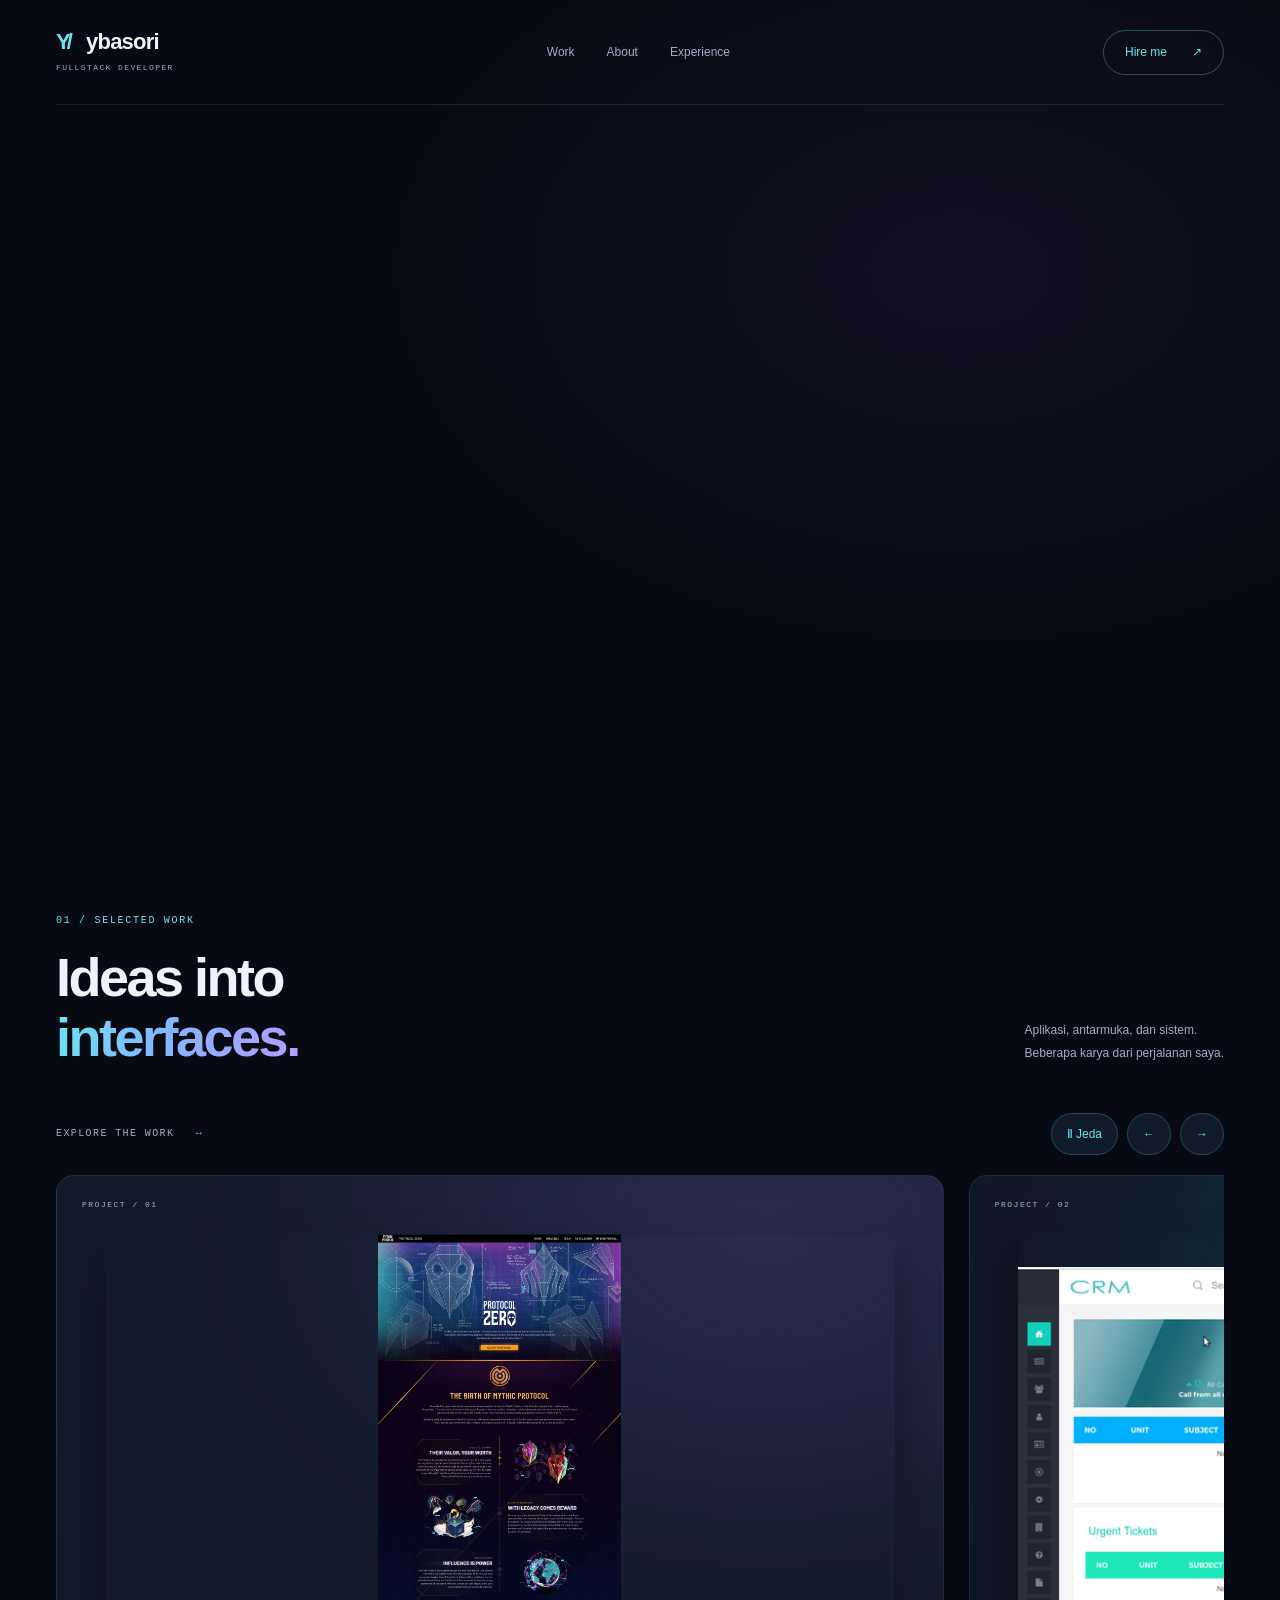
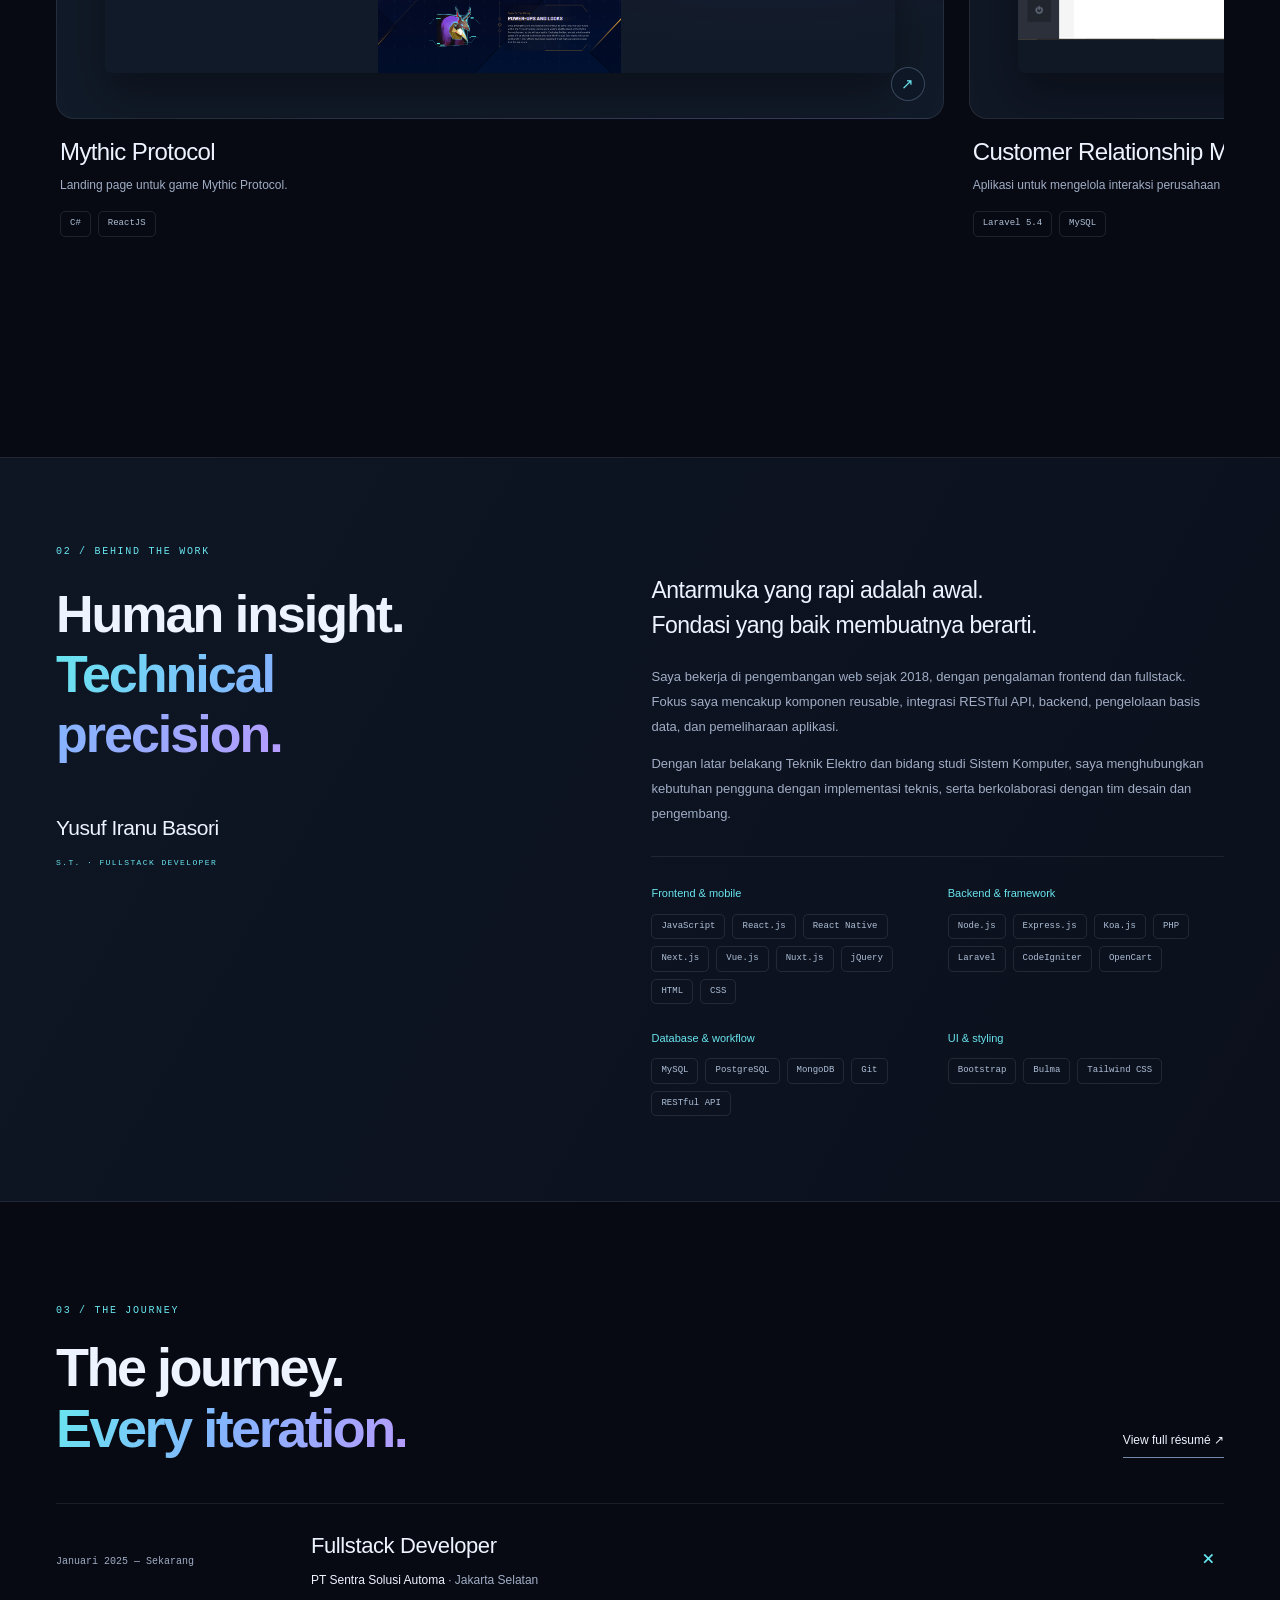
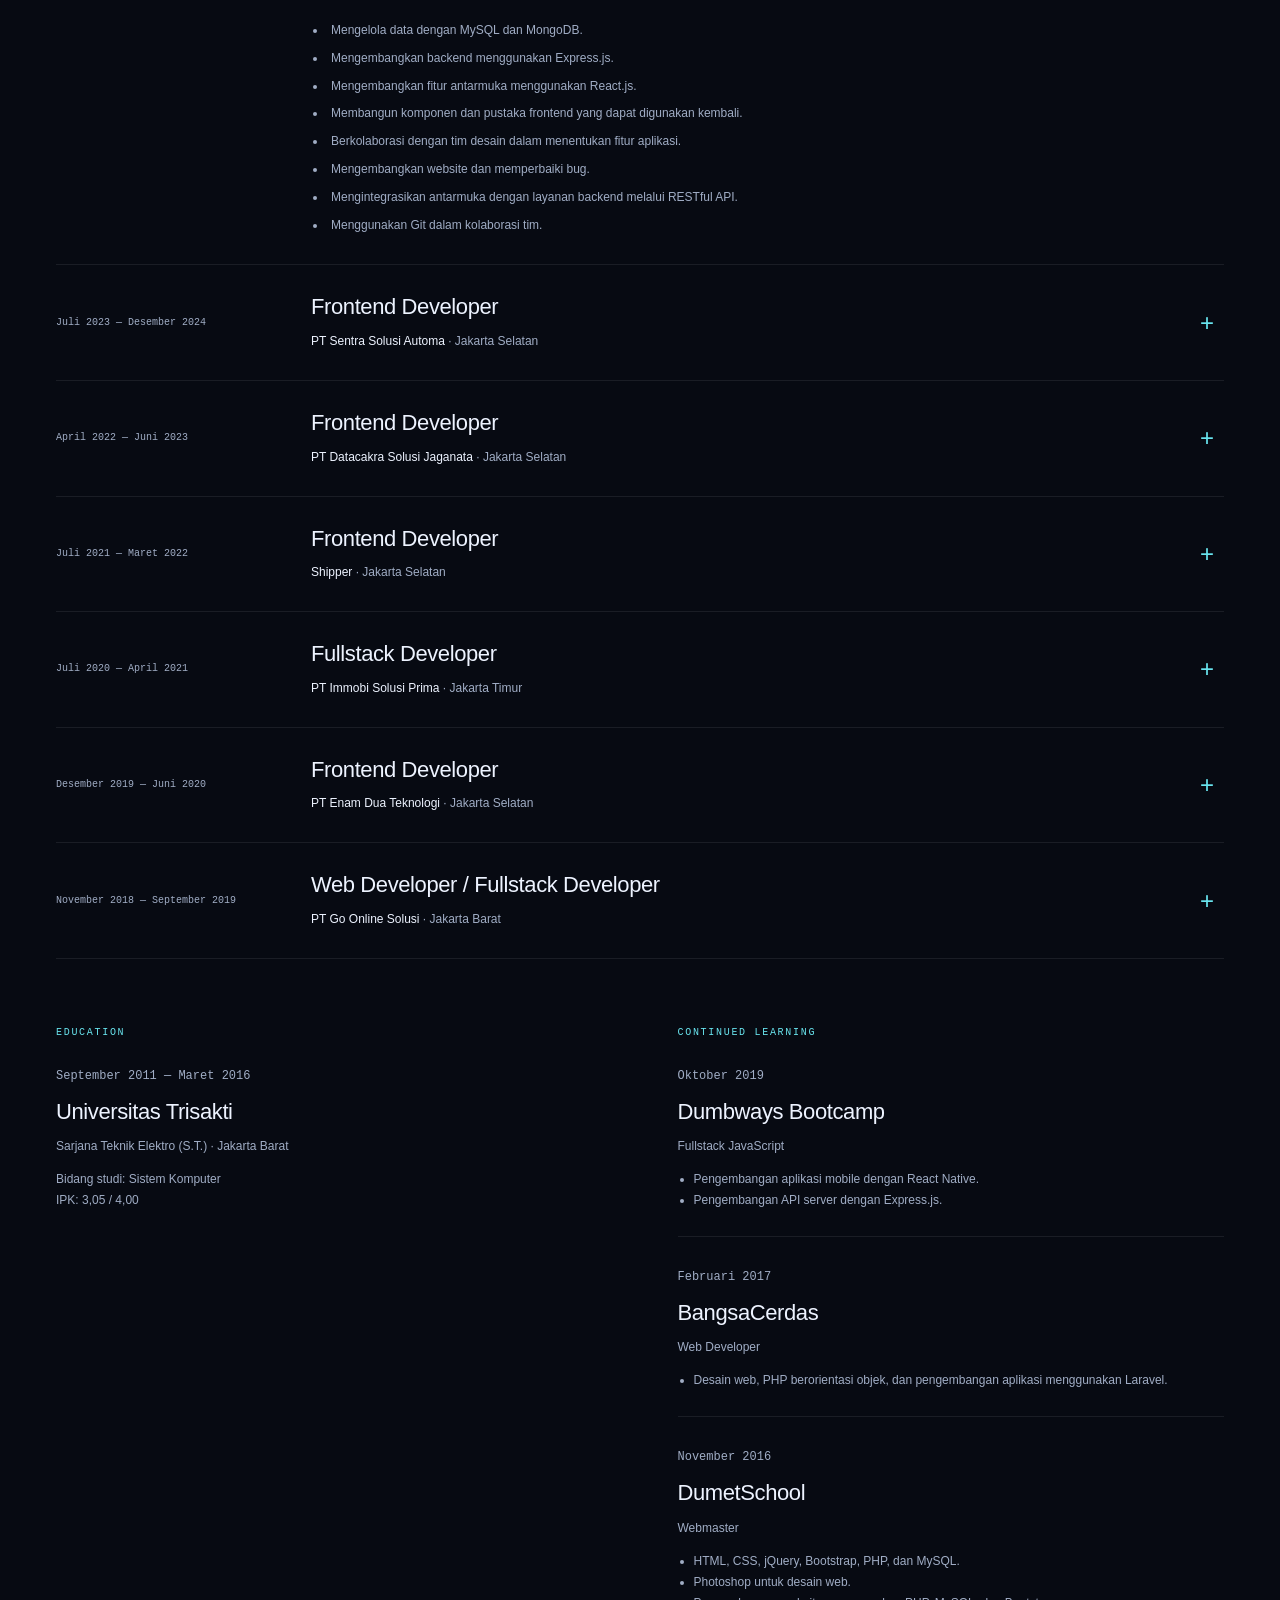
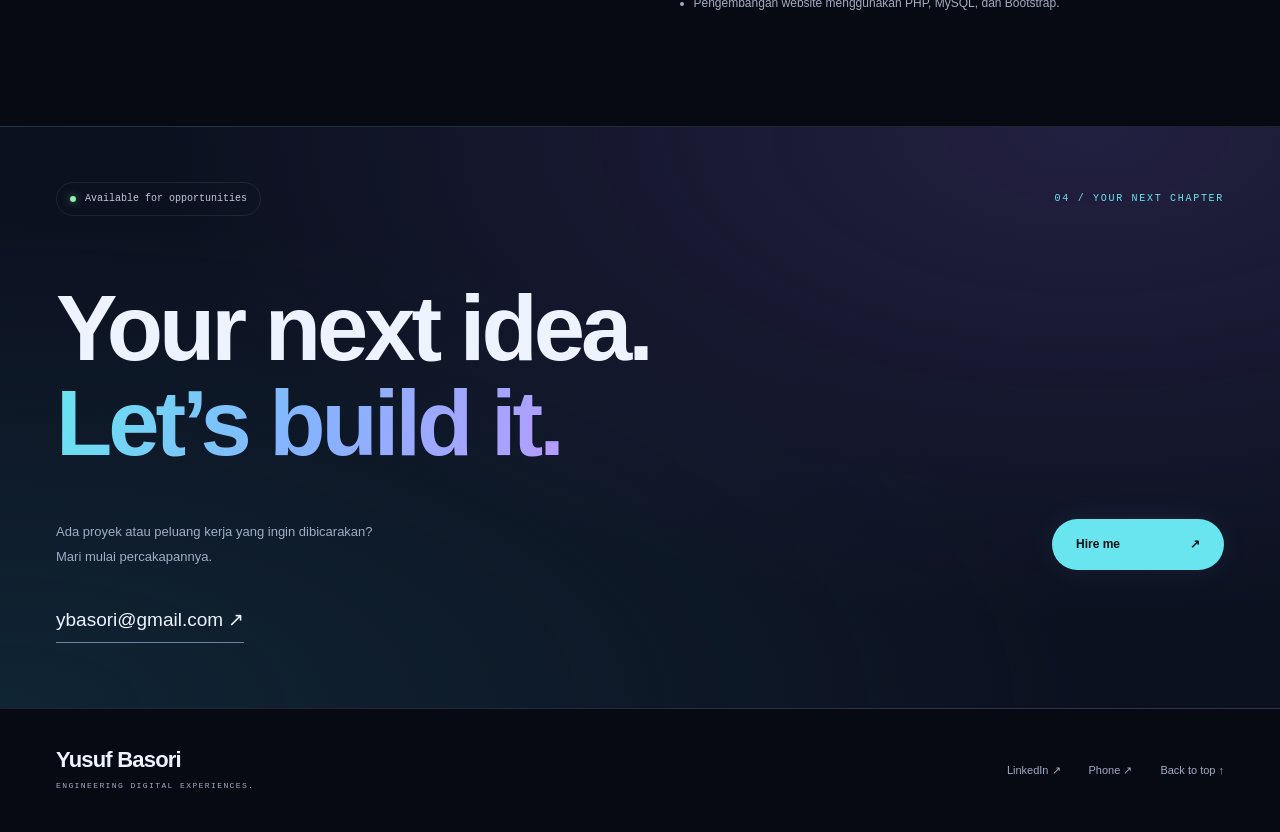
==== commit bc65a1f1: "fix" ====
--- a/index.html
+++ b/index.html
@@ -1,5 +1,5 @@
 <!doctype html><html lang="id"><head><meta charset="utf-8"><meta name="viewport" content="width=device-width,initial-scale=1"><meta name="theme-color" content="#070a12"><meta name="description" content="Yusuf Iranu Basori, Fullstack Developer di Bogor. Portofolio web dan mobile, pengalaman profesional, dan CV lengkap. Available for opportunities."><title>Yusuf Iranu Basori — Digital Experiences</title><link rel="stylesheet" href="style.css"><link rel="icon" type="image/svg+xml" href="data:image/svg+xml,%3Csvg xmlns='http://www.w3.org/2000/svg' viewBox='0 0 64 64'%3E%3Crect width='64' height='64' fill='%23070a12'/%3E%3Ctext x='12' y='46' fill='%2369e5ef' font-size='42' font-family='Arial'%3Eyb%3C/text%3E%3C/svg%3E"></head><body><a class="skip" href="#main">Lewati ke konten</a><header class="header wrap"><a class="wordmark" href="#" aria-label="Yusuf Basori, beranda"><span class="brand-symbol" aria-hidden="true">Y/</span> ybasori<span>FULLSTACK DEVELOPER</span></a><nav aria-label="Navigasi utama"><a href="#work">Work</a><a href="#about">About</a><a href="#experience">Experience</a></nav><a class="nav-hire" href="mailto:ybasori@gmail.com?subject=Let%27s%20work%20together">Hire me <span aria-hidden="true">↗</span></a></header><main id="main"><section class="hero wrap"><div class="hero-top"><span class="eyebrow">DESIGN THE EXPERIENCE. ENGINEER THE SYSTEM.</span><span class="availability"><i aria-hidden="true"></i> Available for opportunities</span></div><div class="hero-layout"><div class="hero-copy"><h1>Building what<br>comes <em>next.</em></h1><p class="hero-intro">Saya Yusuf Iranu Basori. Mengubah ide menjadi pengalaman digital—dari antarmuka web dan mobile hingga sistem backend yang saling terhubung.</p><div class="actions"><a class="button" href="mailto:ybasori@gmail.com?subject=Let%27s%20work%20together">Let's work together <span aria-hidden="true">↗</span></a><a class="underlink" href="assets/Yusuf-Iranu-Basori-CV.pdf" download>Download CV ↓</a></div></div><div class="hero-art" aria-label="Visual orbit teknologi frontend, backend, dan data"><div class="art-top"><span>YB / DIGITAL SYSTEMS</span><span class="signal">● ONLINE</span></div><div class="orbital" aria-hidden="true"><div class="orbit orbit-one"></div><div class="orbit orbit-two"></div><div class="orbit orbit-three"></div><div class="sphere"><span>YB<span>DEVELOP / CONNECT / CREATE</span></span></div><div class="satellite s-one"></div><div class="satellite s-two"></div></div><div class="tech-label label-one"><span>01</span> FRONTEND <b>React.js</b></div><div class="tech-label label-two"><span>02</span> BACKEND <b>Express.js</b></div><div class="tech-label label-three"><span>03</span> DATA <b>MySQL</b></div><div class="art-bottom"><span>WEB · MOBILE · API</span><span>BOGOR, ID</span></div></div></div><div class="hero-bottom"><span>Fullstack development</span><span>React · JavaScript · Express</span><a href="#work">Discover the work <span aria-hidden="true">↓</span></a></div></section>
-<section class="work wrap section" id="work"><div class="section-head"><div><p class="eyebrow">01 / SELECTED WORK</p><h2>Ideas into<br><em>interfaces.</em></h2></div><p>Aplikasi, antarmuka, dan sistem.<br>Beberapa karya dari perjalanan saya.</p></div><div class="selected-grid"><article class="project feature-0" id="project-1"><a class="image-stage" href="assets/Yusuf-Portfolio.pdf#page=1" target="_blank" rel="noopener" aria-label="Lihat detail Mythic Protocol"><span class="image-label">SELECTED WORK / 01</span><img src="assets/project-01.png" alt="Tampilan proyek Mythic Protocol" width="807" height="454" loading="lazy"><span class="project-open" aria-hidden="true">↗</span></a><div class="project-caption"><div><h3>Mythic Protocol</h3><p>Landing page untuk game Mythic Protocol.</p></div><div class="tags"><span>C#</span><span>ReactJS</span></div></div></article><article class="project feature-1" id="project-8"><a class="image-stage" href="assets/Yusuf-Portfolio.pdf#page=8" target="_blank" rel="noopener" aria-label="Lihat detail FITA"><span class="image-label">SELECTED WORK / 02</span><img src="assets/project-08.png" alt="Tampilan proyek FITA" width="807" height="454" loading="lazy"><span class="project-open" aria-hidden="true">↗</span></a><div class="project-caption"><div><h3>FITA</h3><p>Dashboard administrasi untuk pengelolaan daftar data tower.</p></div><div class="tags"><span>Koa</span><span>ReactJS</span><span>PostgreSQL</span></div></div></article><article class="project feature-2" id="project-10"><a class="image-stage" href="assets/Yusuf-Portfolio.pdf#page=10" target="_blank" rel="noopener" aria-label="Lihat detail Pucutoon"><span class="image-label">SELECTED WORK / 03</span><img src="assets/project-10.png" alt="Tampilan proyek Pucutoon" width="807" height="454" loading="lazy"><span class="project-open" aria-hidden="true">↗</span></a><div class="project-caption"><div><h3>Pucutoon</h3><p>Aplikasi mobile untuk berbagi komik orisinal, terinspirasi dari Webtoon. Dikembangkan dalam tiga minggu.</p></div><div class="tags"><span>React Native</span><span>ExpressJS</span><span>PostgreSQL</span></div></div></article></div><details class="archive"><summary><span>More from the portfolio <small>8 proyek lainnya</small></span><span class="expand" aria-hidden="true">+</span></summary><a class="archive-row" id="project-2" href="assets/Yusuf-Portfolio.pdf#page=2" target="_blank" rel="noopener"><span class="index">02</span><div><h3>Customer Relationship Management</h3><p>Aplikasi untuk mengelola interaksi perusahaan dengan pelanggan dan calon pelanggan.</p></div><div class="tags"><span>Laravel 5.4</span><span>MySQL</span></div><span aria-hidden="true">↗</span></a><a class="archive-row" id="project-3" href="assets/Yusuf-Portfolio.pdf#page=3" target="_blank" rel="noopener"><span class="index">03</span><div><h3>Roto-Rooter</h3><p>Dashboard pengelolaan company profile Roto-Rooter.</p></div><div class="tags"><span>Laravel 5.4</span><span>MySQL</span></div><span aria-hidden="true">↗</span></a><a class="archive-row" id="project-4" href="assets/Yusuf-Portfolio.pdf#page=4" target="_blank" rel="noopener"><span class="index">04</span><div><h3>e-SILAKU</h3><p>Sistem Informasi Layanan Keuangan Terpadu yang mendukung tata kelola, pelaksanaan SOP, e-Government, dan akuntabilitas kinerja keuangan.</p></div><div class="tags"><span>Laravel 5.4</span><span>MySQL</span></div><span aria-hidden="true">↗</span></a><a class="archive-row" id="project-5" href="assets/Yusuf-Portfolio.pdf#page=5" target="_blank" rel="noopener"><span class="index">05</span><div><h3>IRSMS Korlantas Polri</h3><p>Integrated Road Safety Management System untuk pendataan kecelakaan lalu lintas.</p></div><div class="tags"><span>Laravel 5.4</span><span>PostgreSQL</span></div><span aria-hidden="true">↗</span></a><a class="archive-row" id="project-6" href="assets/Yusuf-Portfolio.pdf#page=6" target="_blank" rel="noopener"><span class="index">06</span><div><h3>Hoobex – Travel</h3><p>Aplikasi media sosial untuk traveler.</p></div><div class="tags"><span>Laravel 5.4</span><span>Angular 4</span><span>MongoDB</span></div><span aria-hidden="true">↗</span></a><a class="archive-row" id="project-7" href="assets/Yusuf-Portfolio.pdf#page=7" target="_blank" rel="noopener"><span class="index">07</span><div><h3>Djurnee</h3><p>Aplikasi untuk penugasan perjalanan bagi traveler.</p></div><div class="tags"><span>Laravel 5.4</span><span>ReactJS</span><span>PostgreSQL</span></div><span aria-hidden="true">↗</span></a><a class="archive-row" id="project-9" href="assets/Yusuf-Portfolio.pdf#page=9" target="_blank" rel="noopener"><span class="index">09</span><div><h3>Wiratamaniaga</h3><p>Aplikasi untuk pencatatan barang masuk dan barang keluar.</p></div><div class="tags"><span>Laravel 5.4</span><span>PostgreSQL</span></div><span aria-hidden="true">↗</span></a><a class="archive-row" id="project-11" href="assets/Yusuf-Portfolio.pdf#page=11" target="_blank" rel="noopener"><span class="index">11</span><div><h3>Waterfall Room</h3><p>Aplikasi mobile bagi administrator untuk mengelola ruangan dan pelanggan. Dikembangkan dalam lima hari.</p></div><div class="tags"><span>React Native</span><span>ExpressJS</span><span>PostgreSQL</span></div><span aria-hidden="true">↗</span></a></details><a class="underlink portfolio-download" href="assets/Yusuf-Portfolio.pdf" download>Download complete portfolio ↓</a></section>
+<section class="work wrap section" id="work"><div class="section-head"><div><p class="eyebrow">01 / SELECTED WORK</p><h2>Ideas into<br><em>interfaces.</em></h2></div><p>Aplikasi, antarmuka, dan sistem.<br>Beberapa karya dari perjalanan saya.</p></div><div class="motion-showcase" role="region" aria-roledescription="carousel" aria-label="Portofolio proyek"><div class="motion-toolbar"><span class="motion-hint">EXPLORE THE WORK <span aria-hidden="true">↔</span></span><div class="motion-controls" hidden><button id="motion-play" type="button" aria-label="Jeda pergerakan otomatis">Ⅱ Jeda</button><button id="motion-prev" type="button" aria-label="Proyek sebelumnya" aria-controls="project-track">←</button><button id="motion-next" type="button" aria-label="Proyek berikutnya" aria-controls="project-track">→</button></div></div><div class="project-track" id="project-track" tabindex="0" aria-label="Geser untuk menjelajahi 11 proyek"><article class="project motion-card" id="project-1" aria-label="Proyek 1 dari 11"><a class="image-stage" href="assets/Yusuf-Portfolio.pdf#page=1" target="_blank" rel="noopener" aria-label="Lihat detail Mythic Protocol"><span class="image-label">PROJECT / 01</span><img src="assets/project-01.png" alt="Tampilan proyek Mythic Protocol" width="807" height="454" loading="lazy"><span class="project-open" aria-hidden="true">↗</span></a><div class="project-caption"><div><h3>Mythic Protocol</h3><p>Landing page untuk game Mythic Protocol.</p></div><div class="tags"><span>C#</span><span>ReactJS</span></div></div></article><article class="project motion-card" id="project-2" aria-label="Proyek 2 dari 11"><a class="image-stage" href="assets/Yusuf-Portfolio.pdf#page=2" target="_blank" rel="noopener" aria-label="Lihat detail Customer Relationship Management"><span class="image-label">PROJECT / 02</span><img src="assets/project-02.png" alt="Tampilan proyek Customer Relationship Management" width="807" height="454" loading="lazy"><span class="project-open" aria-hidden="true">↗</span></a><div class="project-caption"><div><h3>Customer Relationship Management</h3><p>Aplikasi untuk mengelola interaksi perusahaan dengan pelanggan dan calon pelanggan.</p></div><div class="tags"><span>Laravel 5.4</span><span>MySQL</span></div></div></article><article class="project motion-card" id="project-3" aria-label="Proyek 3 dari 11"><a class="image-stage" href="assets/Yusuf-Portfolio.pdf#page=3" target="_blank" rel="noopener" aria-label="Lihat detail Roto-Rooter"><span class="image-label">PROJECT / 03</span><img src="assets/project-03.png" alt="Tampilan proyek Roto-Rooter" width="807" height="454" loading="lazy"><span class="project-open" aria-hidden="true">↗</span></a><div class="project-caption"><div><h3>Roto-Rooter</h3><p>Dashboard pengelolaan company profile Roto-Rooter.</p></div><div class="tags"><span>Laravel 5.4</span><span>MySQL</span></div></div></article><article class="project motion-card" id="project-4" aria-label="Proyek 4 dari 11"><a class="image-stage" href="assets/Yusuf-Portfolio.pdf#page=4" target="_blank" rel="noopener" aria-label="Lihat detail e-SILAKU"><span class="image-label">PROJECT / 04</span><img src="assets/project-04.png" alt="Tampilan proyek e-SILAKU" width="807" height="454" loading="lazy"><span class="project-open" aria-hidden="true">↗</span></a><div class="project-caption"><div><h3>e-SILAKU</h3><p>Sistem Informasi Layanan Keuangan Terpadu yang mendukung tata kelola, pelaksanaan SOP, e-Government, dan akuntabilitas kinerja keuangan.</p></div><div class="tags"><span>Laravel 5.4</span><span>MySQL</span></div></div></article><article class="project motion-card" id="project-5" aria-label="Proyek 5 dari 11"><a class="image-stage" href="assets/Yusuf-Portfolio.pdf#page=5" target="_blank" rel="noopener" aria-label="Lihat detail IRSMS Korlantas Polri"><span class="image-label">PROJECT / 05</span><img src="assets/project-05.png" alt="Tampilan proyek IRSMS Korlantas Polri" width="807" height="454" loading="lazy"><span class="project-open" aria-hidden="true">↗</span></a><div class="project-caption"><div><h3>IRSMS Korlantas Polri</h3><p>Integrated Road Safety Management System untuk pendataan kecelakaan lalu lintas.</p></div><div class="tags"><span>Laravel 5.4</span><span>PostgreSQL</span></div></div></article><article class="project motion-card" id="project-6" aria-label="Proyek 6 dari 11"><a class="image-stage" href="assets/Yusuf-Portfolio.pdf#page=6" target="_blank" rel="noopener" aria-label="Lihat detail Hoobex – Travel"><span class="image-label">PROJECT / 06</span><img src="assets/project-06.png" alt="Tampilan proyek Hoobex – Travel" width="807" height="454" loading="lazy"><span class="project-open" aria-hidden="true">↗</span></a><div class="project-caption"><div><h3>Hoobex – Travel</h3><p>Aplikasi media sosial untuk traveler.</p></div><div class="tags"><span>Laravel 5.4</span><span>Angular 4</span><span>MongoDB</span></div></div></article><article class="project motion-card" id="project-7" aria-label="Proyek 7 dari 11"><a class="image-stage" href="assets/Yusuf-Portfolio.pdf#page=7" target="_blank" rel="noopener" aria-label="Lihat detail Djurnee"><span class="image-label">PROJECT / 07</span><img src="assets/project-07.png" alt="Tampilan proyek Djurnee" width="807" height="454" loading="lazy"><span class="project-open" aria-hidden="true">↗</span></a><div class="project-caption"><div><h3>Djurnee</h3><p>Aplikasi untuk penugasan perjalanan bagi traveler.</p></div><div class="tags"><span>Laravel 5.4</span><span>ReactJS</span><span>PostgreSQL</span></div></div></article><article class="project motion-card" id="project-8" aria-label="Proyek 8 dari 11"><a class="image-stage" href="assets/Yusuf-Portfolio.pdf#page=8" target="_blank" rel="noopener" aria-label="Lihat detail FITA"><span class="image-label">PROJECT / 08</span><img src="assets/project-08.png" alt="Tampilan proyek FITA" width="807" height="454" loading="lazy"><span class="project-open" aria-hidden="true">↗</span></a><div class="project-caption"><div><h3>FITA</h3><p>Dashboard administrasi untuk pengelolaan daftar data tower.</p></div><div class="tags"><span>Koa</span><span>ReactJS</span><span>PostgreSQL</span></div></div></article><article class="project motion-card" id="project-9" aria-label="Proyek 9 dari 11"><a class="image-stage" href="assets/Yusuf-Portfolio.pdf#page=9" target="_blank" rel="noopener" aria-label="Lihat detail Wiratamaniaga"><span class="image-label">PROJECT / 09</span><img src="assets/project-09.png" alt="Tampilan proyek Wiratamaniaga" width="807" height="454" loading="lazy"><span class="project-open" aria-hidden="true">↗</span></a><div class="project-caption"><div><h3>Wiratamaniaga</h3><p>Aplikasi untuk pencatatan barang masuk dan barang keluar.</p></div><div class="tags"><span>Laravel 5.4</span><span>PostgreSQL</span></div></div></article><article class="project motion-card" id="project-10" aria-label="Proyek 10 dari 11"><a class="image-stage" href="assets/Yusuf-Portfolio.pdf#page=10" target="_blank" rel="noopener" aria-label="Lihat detail Pucutoon"><span class="image-label">PROJECT / 10</span><img src="assets/project-10.png" alt="Tampilan proyek Pucutoon" width="807" height="454" loading="lazy"><span class="project-open" aria-hidden="true">↗</span></a><div class="project-caption"><div><h3>Pucutoon</h3><p>Aplikasi mobile untuk berbagi komik orisinal, terinspirasi dari Webtoon. Dikembangkan dalam tiga minggu.</p></div><div class="tags"><span>React Native</span><span>ExpressJS</span><span>PostgreSQL</span></div></div></article><article class="project motion-card" id="project-11" aria-label="Proyek 11 dari 11"><a class="image-stage" href="assets/Yusuf-Portfolio.pdf#page=11" target="_blank" rel="noopener" aria-label="Lihat detail Waterfall Room"><span class="image-label">PROJECT / 11</span><img src="assets/project-11.png" alt="Tampilan proyek Waterfall Room" width="807" height="454" loading="lazy"><span class="project-open" aria-hidden="true">↗</span></a><div class="project-caption"><div><h3>Waterfall Room</h3><p>Aplikasi mobile bagi administrator untuk mengelola ruangan dan pelanggan. Dikembangkan dalam lima hari.</p></div><div class="tags"><span>React Native</span><span>ExpressJS</span><span>PostgreSQL</span></div></div></article></div><div class="motion-footer"><span id="motion-counter">01 / 11</span><span class="motion-track-line"><span id="motion-progress"></span></span><span>GESER UNTUK MENJELAJAHI</span></div><p id="motion-announcement" class="sr-only" aria-live="polite"></p></div><a class="underlink portfolio-download" href="assets/Yusuf-Portfolio.pdf" download>Download complete portfolio ↓</a></section>
 <section class="about" id="about"><div class="wrap about-grid"><div><p class="eyebrow">02 / BEHIND THE WORK</p><h2>Human insight.<br><em>Technical<br>precision.</em></h2><div class="about-signature">Yusuf Iranu Basori<span>S.T. · FULLSTACK DEVELOPER</span></div></div><div class="about-copy"><p class="lead">Antarmuka yang rapi adalah awal.<br>Fondasi yang baik membuatnya berarti.</p><p>Saya bekerja di pengembangan web sejak 2018, dengan pengalaman frontend dan fullstack. Fokus saya mencakup komponen reusable, integrasi RESTful API, backend, pengelolaan basis data, dan pemeliharaan aplikasi.</p><p>Dengan latar belakang Teknik Elektro dan bidang studi Sistem Komputer, saya menghubungkan kebutuhan pengguna dengan implementasi teknis, serta berkolaborasi dengan tim desain dan pengembang.</p><div class="skill-grid"><div class="skill-group"><h3>Frontend & mobile</h3><div class="tags"><span>JavaScript</span><span>React.js</span><span>React Native</span><span>Next.js</span><span>Vue.js</span><span>Nuxt.js</span><span>jQuery</span><span>HTML</span><span>CSS</span></div></div><div class="skill-group"><h3>Backend & framework</h3><div class="tags"><span>Node.js</span><span>Express.js</span><span>Koa.js</span><span>PHP</span><span>Laravel</span><span>CodeIgniter</span><span>OpenCart</span></div></div><div class="skill-group"><h3>Database & workflow</h3><div class="tags"><span>MySQL</span><span>PostgreSQL</span><span>MongoDB</span><span>Git</span><span>RESTful API</span></div></div><div class="skill-group"><h3>UI & styling</h3><div class="tags"><span>Bootstrap</span><span>Bulma</span><span>Tailwind CSS</span></div></div></div></div></div></section>
 <section class="section wrap" id="experience"><div class="section-head"><div><p class="eyebrow">03 / THE JOURNEY</p><h2>The journey.<br><em>Every iteration.</em></h2></div><a class="underlink" href="assets/Yusuf-Iranu-Basori-CV.pdf" target="_blank" rel="noopener">View full résumé ↗</a></div><div class="careers"><details class="career" open><summary><span class="career-date">Januari 2025 — Sekarang</span><span class="career-info"><strong>Fullstack Developer</strong><span>PT Sentra Solusi Automa <span>· Jakarta Selatan</span></span></span><span class="expand" aria-hidden="true">+</span></summary><div class="career-detail"><ul><li>Mengelola data dengan MySQL dan MongoDB.</li><li>Mengembangkan backend menggunakan Express.js.</li><li>Mengembangkan fitur antarmuka menggunakan React.js.</li><li>Membangun komponen dan pustaka frontend yang dapat digunakan kembali.</li><li>Berkolaborasi dengan tim desain dalam menentukan fitur aplikasi.</li><li>Mengembangkan website dan memperbaiki bug.</li><li>Mengintegrasikan antarmuka dengan layanan backend melalui RESTful API.</li><li>Menggunakan Git dalam kolaborasi tim.</li></ul></div></details><details class="career" ><summary><span class="career-date">Juli 2023 — Desember 2024</span><span class="career-info"><strong>Frontend Developer</strong><span>PT Sentra Solusi Automa <span>· Jakarta Selatan</span></span></span><span class="expand" aria-hidden="true">+</span></summary><div class="career-detail"><ul><li>Mengembangkan fitur antarmuka menggunakan React.js.</li><li>Membangun komponen dan pustaka frontend yang dapat digunakan kembali.</li><li>Berkolaborasi dengan tim desain dalam menentukan fitur aplikasi.</li><li>Mengembangkan website dan memperbaiki bug.</li><li>Mengintegrasikan antarmuka dengan layanan backend melalui RESTful API.</li><li>Menggunakan Git dalam kolaborasi tim.</li></ul></div></details><details class="career" ><summary><span class="career-date">April 2022 — Juni 2023</span><span class="career-info"><strong>Frontend Developer</strong><span>PT Datacakra Solusi Jaganata <span>· Jakarta Selatan</span></span></span><span class="expand" aria-hidden="true">+</span></summary><div class="career-detail"><ul><li>Mengembangkan fitur antarmuka menggunakan React.js.</li><li>Membangun komponen dan pustaka frontend yang dapat digunakan kembali.</li><li>Berkolaborasi dengan tim desain dalam menentukan fitur aplikasi.</li><li>Mengembangkan website dan memperbaiki bug.</li><li>Mengintegrasikan antarmuka dengan layanan backend melalui RESTful API.</li><li>Menggunakan Git dalam kolaborasi tim.</li></ul></div></details><details class="career" ><summary><span class="career-date">Juli 2021 — Maret 2022</span><span class="career-info"><strong>Frontend Developer</strong><span>Shipper <span>· Jakarta Selatan</span></span></span><span class="expand" aria-hidden="true">+</span></summary><div class="career-detail"><ul><li>Mengembangkan fitur antarmuka menggunakan React.js.</li><li>Membangun komponen dan pustaka frontend yang dapat digunakan kembali.</li><li>Berkolaborasi dengan tim desain dalam menentukan fitur aplikasi.</li><li>Mengembangkan website dan memperbaiki bug.</li><li>Mengintegrasikan antarmuka dengan layanan backend melalui RESTful API.</li><li>Menggunakan Git dalam kolaborasi tim.</li></ul></div></details><details class="career" ><summary><span class="career-date">Juli 2020 — April 2021</span><span class="career-info"><strong>Fullstack Developer</strong><span>PT Immobi Solusi Prima <span>· Jakarta Timur</span></span></span><span class="expand" aria-hidden="true">+</span></summary><div class="career-detail"><ul><li>Mengembangkan dan melakukan debugging website klien.</li><li>Menggunakan JavaScript serta React.js untuk pengembangan aplikasi.</li><li>Menggunakan PostgreSQL sebagai basis data relasional.</li><li>Mengembangkan backend menggunakan Express.js dan Koa.js.</li></ul></div></details><details class="career" ><summary><span class="career-date">Desember 2019 — Juni 2020</span><span class="career-info"><strong>Frontend Developer</strong><span>PT Enam Dua Teknologi <span>· Jakarta Selatan</span></span></span><span class="expand" aria-hidden="true">+</span></summary><div class="career-detail"><ul><li>Mengembangkan fitur antarmuka menggunakan React.js.</li><li>Membangun komponen dan pustaka frontend yang dapat digunakan kembali.</li><li>Berkolaborasi dengan tim desain dalam menentukan fitur aplikasi.</li><li>Mengembangkan website dan memperbaiki bug.</li><li>Mengintegrasikan antarmuka dengan layanan backend melalui RESTful API.</li><li>Menggunakan Git dalam kolaborasi tim.</li></ul></div></details><details class="career" ><summary><span class="career-date">November 2018 — September 2019</span><span class="career-info"><strong>Web Developer / Fullstack Developer</strong><span>PT Go Online Solusi <span>· Jakarta Barat</span></span></span><span class="expand" aria-hidden="true">+</span></summary><div class="career-detail"><ul><li>Mengembangkan dan melakukan debugging website klien.</li><li>Menggunakan PHP dan JavaScript.</li><li>Menggunakan MySQL sebagai basis data relasional.</li><li>Mengembangkan website menggunakan CodeIgniter, OpenCart, dan jQuery.</li></ul></div></details></div><div class="education-grid"><div><p class="eyebrow">EDUCATION</p><article class="education"><p class="career-date">September 2011 — Maret 2016</p><div><h3>Universitas Trisakti</h3><p class="employer">Sarjana Teknik Elektro (S.T.) · Jakarta Barat</p><p>Bidang studi: Sistem Komputer<br>IPK: 3,05 / 4,00</p></div></article></div><div><p class="eyebrow">CONTINUED LEARNING</p><article class="training"><p class="career-date">Oktober 2019</p><h3>Dumbways Bootcamp</h3><p class="employer">Fullstack JavaScript</p><ul><li>Pengembangan aplikasi mobile dengan React Native.</li><li>Pengembangan API server dengan Express.js.</li></ul></article><article class="training"><p class="career-date">Februari 2017</p><h3>BangsaCerdas</h3><p class="employer">Web Developer</p><ul><li>Desain web, PHP berorientasi objek, dan pengembangan aplikasi menggunakan Laravel.</li></ul></article><article class="training"><p class="career-date">November 2016</p><h3>DumetSchool</h3><p class="employer">Webmaster</p><ul><li>HTML, CSS, jQuery, Bootstrap, PHP, dan MySQL.</li><li>Photoshop untuk desain web.</li><li>Pengembangan website menggunakan PHP, MySQL, dan Bootstrap.</li></ul></article></div></div></section>
-<section class="contact" id="contact"><div class="wrap"><div class="contact-top"><span class="availability"><i aria-hidden="true"></i> Available for opportunities</span><span class="eyebrow">04 / YOUR NEXT CHAPTER</span></div><h2>Your next idea.<br><em>Let’s build it.</em></h2><div class="contact-bottom"><p>Ada proyek atau peluang kerja yang ingin dibicarakan?<br>Mari mulai percakapannya.</p><a class="button light" href="mailto:ybasori@gmail.com?subject=Let%27s%20work%20together">Hire me <span aria-hidden="true">↗</span></a></div><a class="email" href="mailto:ybasori@gmail.com">ybasori@gmail.com ↗</a></div></section></main><footer class="wrap"><a class="wordmark" href="#">Yusuf Basori<span>ENGINEERING DIGITAL EXPERIENCES.</span></a><div><a href="https://linkedin.com/in/ybasori" target="_blank" rel="noopener">LinkedIn ↗</a><a href="tel:+6287785291477">Phone ↗</a><a href="#">Back to top ↑</a></div></footer></body></html>+<section class="contact" id="contact"><div class="wrap"><div class="contact-top"><span class="availability"><i aria-hidden="true"></i> Available for opportunities</span><span class="eyebrow">04 / YOUR NEXT CHAPTER</span></div><h2>Your next idea.<br><em>Let’s build it.</em></h2><div class="contact-bottom"><p>Ada proyek atau peluang kerja yang ingin dibicarakan?<br>Mari mulai percakapannya.</p><a class="button light" href="mailto:ybasori@gmail.com?subject=Let%27s%20work%20together">Hire me <span aria-hidden="true">↗</span></a></div><a class="email" href="mailto:ybasori@gmail.com">ybasori@gmail.com ↗</a></div></section></main><footer class="wrap"><a class="wordmark" href="#">Yusuf Basori<span>ENGINEERING DIGITAL EXPERIENCES.</span></a><div><a href="https://linkedin.com/in/ybasori" target="_blank" rel="noopener">LinkedIn ↗</a><a href="tel:+6287785291477">Phone ↗</a><a href="#">Back to top ↑</a></div></footer><script src="motion.js" defer></script><script src="fade.js" defer></script></body></html>
--- a/style.css
+++ b/style.css
@@ -3,3 +3,13 @@
 @media(max-width:760px){.wrap{width:calc(100% - 40px)}.header{height:90px;gap:20px}.header nav{gap:18px;font-size:11px}.wordmark{font-size:20px}.nav-hire{padding:10px 16px;font-size:11px;gap:15px}.hero-top{align-items:start;gap:15px}.hero-top>.eyebrow{font-size:8px;max-width:180px}.availability{font-size:8px;padding:7px 10px}.hero-layout{grid-template-columns:1fr;gap:38px;padding:48px 0 40px}.hero h1{font-size:clamp(64px,11vw,82px);max-width:600px;letter-spacing:-4px}.hero-intro{max-width:540px;font-size:14px}.hero-art{height:380px;max-width:540px;width:100%;margin-inline:auto}.sphere{width:195px;height:195px}.orbit{width:300px;height:300px}.orbit-two{width:330px;height:330px}.label-one{left:30px;top:75px}.label-two{right:30px;top:218px}.label-three{left:45px;bottom:43px}.hero-bottom{font-size:8px;gap:15px}.hero-bottom a span{margin-left:7px}.section{padding-block:65px}.section-head{gap:30px}.section-head h2{font-size:44px}.section-head>p{font-size:11px}.selected-grid{gap:32px 20px}.feature-0 .image-stage{min-height:300px;padding:55px 40px}.image-stage{min-height:205px;padding:50px 18px 35px}.project h3{font-size:22px}.project-caption{gap:15px}.about{padding-block:60px}.about-grid{grid-template-columns:1fr;gap:28px}.about h2{font-size:48px;margin-bottom:28px}.about-copy{padding-top:0}.career summary{grid-template-columns:150px 1fr 18px;gap:16px}.career-info>strong{font-size:20px}.career-info>span{font-size:11px}.career-detail{padding-left:166px}.education-grid{gap:35px}.contact h2{font-size:65px;letter-spacing:-3px}.archive-row{grid-template-columns:20px 1fr 20px;gap:15px}.archive-row>.tags{display:none}}
 @media(max-width:540px){.header{height:auto;min-height:85px;flex-wrap:wrap;padding:20px 0 15px;gap:18px}.header nav{order:3;width:100%;justify-content:center;gap:35px;border-top:1px solid var(--line);padding-top:12px}.hero{padding-top:23px}.hero h1{font-size:clamp(48px,12.5vw,68px);letter-spacing:-3px}.hero-layout{padding-top:38px;gap:35px}.hero-intro{font-size:13px}.actions{gap:21px}.button{font-size:11px;padding:14px 20px;gap:24px}.underlink{font-size:11px}.hero-art{height:345px;border-radius:18px}.art-top,.art-bottom{left:16px;right:16px;font-size:7px;letter-spacing:.8px}.orbital{inset:45px 5px}.sphere{width:160px;height:160px}.sphere>span{font-size:52px}.orbit{width:250px;height:250px}.orbit-two{width:275px;height:275px}.orbit-three{width:240px;height:240px}.tech-label{font-size:6px;padding:8px 10px}.tech-label b{font-size:10px}.label-one{top:67px;left:12px}.label-two{top:197px;right:12px}.label-three{left:24px;bottom:40px}.hero-bottom{padding:18px 0;font-size:8px}.hero-bottom>span:nth-child(2){display:none}.hero-bottom a{margin-left:auto}.section{padding-block:55px}.section-head{display:block;margin-bottom:30px}.section-head h2{font-size:40px;letter-spacing:-1.8px;margin-top:16px}.section-head>p{margin-top:20px;font-size:12px}.section-head>.underlink{margin-top:20px}.selected-grid{grid-template-columns:1fr;gap:35px}.feature-0{grid-column:auto}.feature-0 .image-stage,.image-stage{min-height:235px;padding:50px 22px 40px}.image-label{left:18px;font-size:7px}.project-caption{flex-direction:column;gap:12px}.project-caption>.tags{justify-content:start;max-width:none}.project h3{font-size:24px}.project p{font-size:12px}.archive>summary{font-size:18px}.archive small{display:block;margin:7px 0 0;font-size:9px}.archive-row{padding-block:20px}.archive-row h3{font-size:18px}.archive-row p{font-size:11px}.about h2{font-size:42px}.about-copy>.lead{font-size:21px}.about-copy>p{font-size:12px}.skill-grid{gap:25px 15px}.tags span{font-size:8px;padding:4px 6px}.skill-group h3{font-size:10px}.career summary{grid-template-columns:1fr 20px;gap:10px;padding:24px 0}.career-date{grid-column:1/-1;font-size:9px}.career-info>strong{font-size:22px}.career-info>span{font-size:11px}.career-info>span span{display:block;margin-top:4px}.career-detail{padding:0 15px 23px 0}.career-detail ul{font-size:12px}.education-grid{grid-template-columns:1fr;gap:35px;margin-top:45px}.contact{padding-block:35px 45px}.contact-top{align-items:start}.contact-top>.eyebrow{max-width:110px;text-align:right;font-size:8px;letter-spacing:1px}.contact h2{font-size:clamp(42px,10.5vw,56px);letter-spacing:-2px;margin:45px 0 25px}.contact-bottom{flex-direction:column;align-items:start;gap:15px}.contact-bottom p{font-size:12px}.email{font-size:18px;margin-top:28px}footer{align-items:start;flex-direction:column;gap:25px;padding-block:30px}footer>div{width:100%;justify-content:space-between;gap:15px;font-size:10px}}
 @media(prefers-reduced-motion:reduce){html{scroll-behavior:auto}*,*:before,*:after{animation:none!important;transition:none!important}}@media print{:root{color-scheme:light;--bg:white;--ink:black;--muted:#444;--line:#ddd;--cyan:#333}body{background:white;color:black}.wrap{width:100%}.header nav,.nav-hire,.hero-art,.actions,.contact,.hero-bottom,footer,.work{display:none}.hero-layout{display:block;padding:20px 0}.hero h1{font-size:45px}em{background:none!important;color:black!important}.section,.about{padding:25px 0;background:white}.about-grid{grid-template-columns:1fr 1fr;gap:25px}.career{break-inside:avoid}.career-detail{padding-left:0}.education-grid{gap:25px}}
+
+/* Moving portfolio: native scrolling remains available without JavaScript. */
+.motion-showcase{min-width:0}.motion-toolbar{display:flex;justify-content:space-between;align-items:center;gap:20px;margin-bottom:20px}.motion-hint{font:10px monospace;letter-spacing:1.4px;color:var(--muted)}.motion-hint>span{color:var(--cyan);margin-left:14px}.motion-controls{display:flex;gap:9px}.motion-controls[hidden]{display:none}.motion-controls button{font:12px Arial,sans-serif;border:1px solid #69e5ef36;border-radius:30px;background:#101b2a;color:var(--cyan);min-height:42px;min-width:42px;padding:10px 15px;cursor:pointer;transition:background .2s,transform .2s}.motion-controls button:hover{background:#1d3446;transform:translateY(-2px)}.motion-controls button:focus-visible,.project-track:focus-visible{outline:2px solid var(--cyan);outline-offset:4px}.project-track{display:flex;gap:25px;overflow-x:auto;scroll-snap-type:x mandatory;scrollbar-width:thin;scrollbar-color:#50627e #0d1420;padding-bottom:20px;overscroll-behavior-x:contain;touch-action:pan-x pan-y;isolation:isolate}.motion-card{flex:0 0 76%;min-width:0;scroll-snap-align:start;scroll-snap-stop:always;position:relative;transition:opacity .5s,filter .5s}.motion-card .image-stage{min-height:350px;padding:58px 48px 45px;background:radial-gradient(at 80% 10%,#554f9b55,transparent 60%),#111a28}.motion-card:nth-child(3n+2) .image-stage{background:radial-gradient(at 60% 20%,#18647866,transparent 65%),#101725}.motion-card:nth-child(3n) .image-stage{background:radial-gradient(at 75% 5%,#6b386566,transparent 65%),#151323}.motion-card .project-caption{flex-direction:column;gap:15px;padding-inline:4px}.motion-card .project-caption>.tags{max-width:none;justify-content:start}.motion-card .image-stage img{transition:transform .7s;will-change:auto}.motion-card:hover .image-stage img{transform:translateY(-7px) scale(1.03)}.motion-footer{display:flex;align-items:center;gap:20px;margin-top:10px;font:9px monospace;letter-spacing:1px;color:var(--muted)}#motion-counter{color:var(--cyan);white-space:nowrap}.motion-track-line{flex:1;height:2px;background:#253047;overflow:hidden}.motion-track-line>span{display:block;width:9.09%;height:100%;background:linear-gradient(90deg,var(--cyan),var(--violet));transition:width .45s}.sr-only{position:absolute;width:1px;height:1px;padding:0;margin:-1px;overflow:hidden;clip-path:inset(50%);white-space:nowrap;border:0}.motion-ready .reveal-pending{opacity:0;transform:translateY(20px)}.reveal-pending{transition:opacity .7s,transform .7s}.reveal-pending.revealed{opacity:1;transform:none}@media(max-width:760px){.motion-card{flex-basis:88%}.motion-card .image-stage{min-height:280px;padding:50px 28px 40px}.project-track{gap:18px}}@media(max-width:540px){.motion-card{flex-basis:92%}.motion-card .image-stage{min-height:215px;padding:50px 20px 35px}.motion-toolbar{gap:10px}.motion-hint{font-size:8px;letter-spacing:.6px}.motion-hint>span{display:none}.motion-controls{gap:6px}.motion-controls button{padding:10px 12px}.motion-footer{gap:12px;font-size:8px;letter-spacing:.4px}.motion-footer>span:last-child{max-width:100px;text-align:right}.motion-card h3{font-size:23px}}@media(prefers-reduced-motion:reduce){.motion-ready .reveal-pending{opacity:1;transform:none}.project-track{scroll-behavior:auto}.motion-card:hover .image-stage img{transform:none}}@media print{.motion-controls{display:none}}
+
+/* Repeatable fade-in / fade-out for each content part. */
+.fade-part{opacity:1;transition:opacity .65s cubic-bezier(.22,.61,.36,1)}
+html.fade-enabled .fade-part:not(.is-visible){opacity:0}
+html.fade-enabled .fade-part:focus-within{opacity:1;transition-duration:.15s}
+@media(prefers-reduced-motion:reduce){html.fade-enabled .fade-part{opacity:1!important;transition:none!important}}
+@media print{html.fade-enabled .fade-part{opacity:1!important;transition:none!important}}
